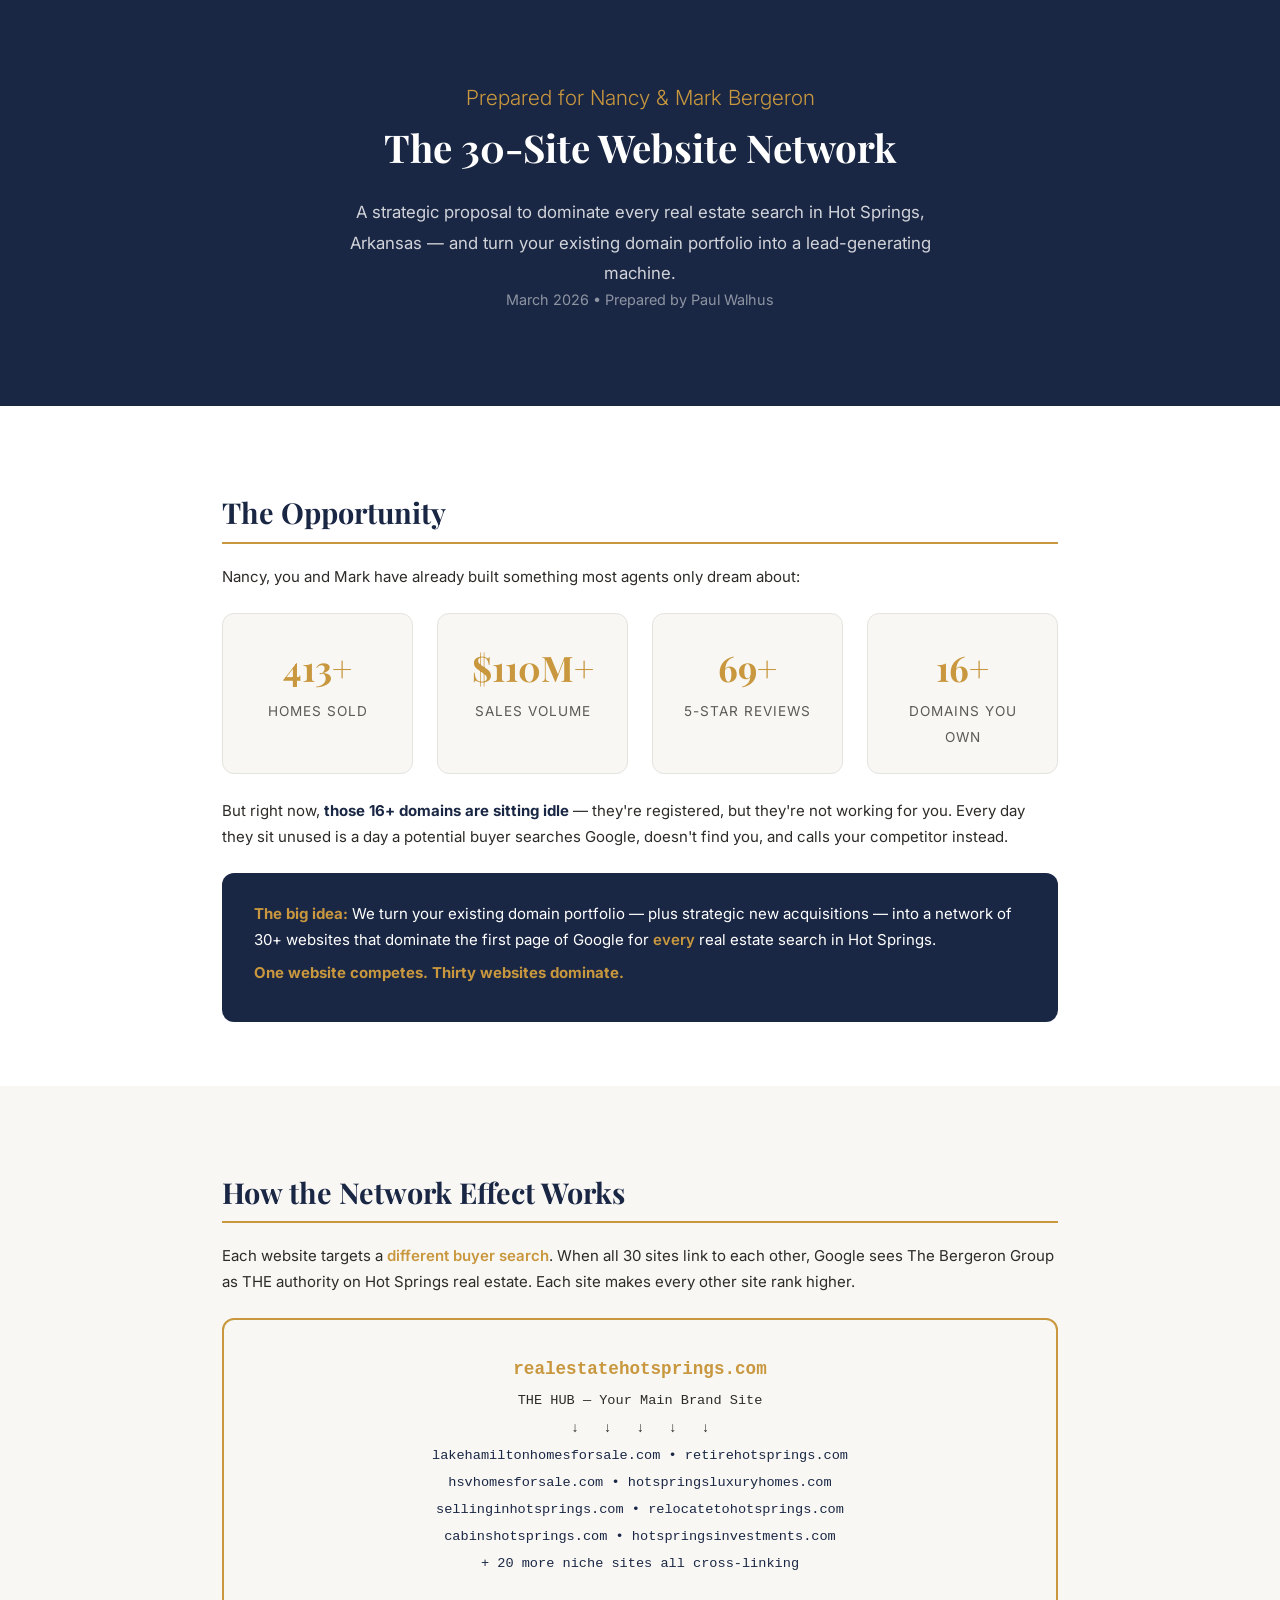
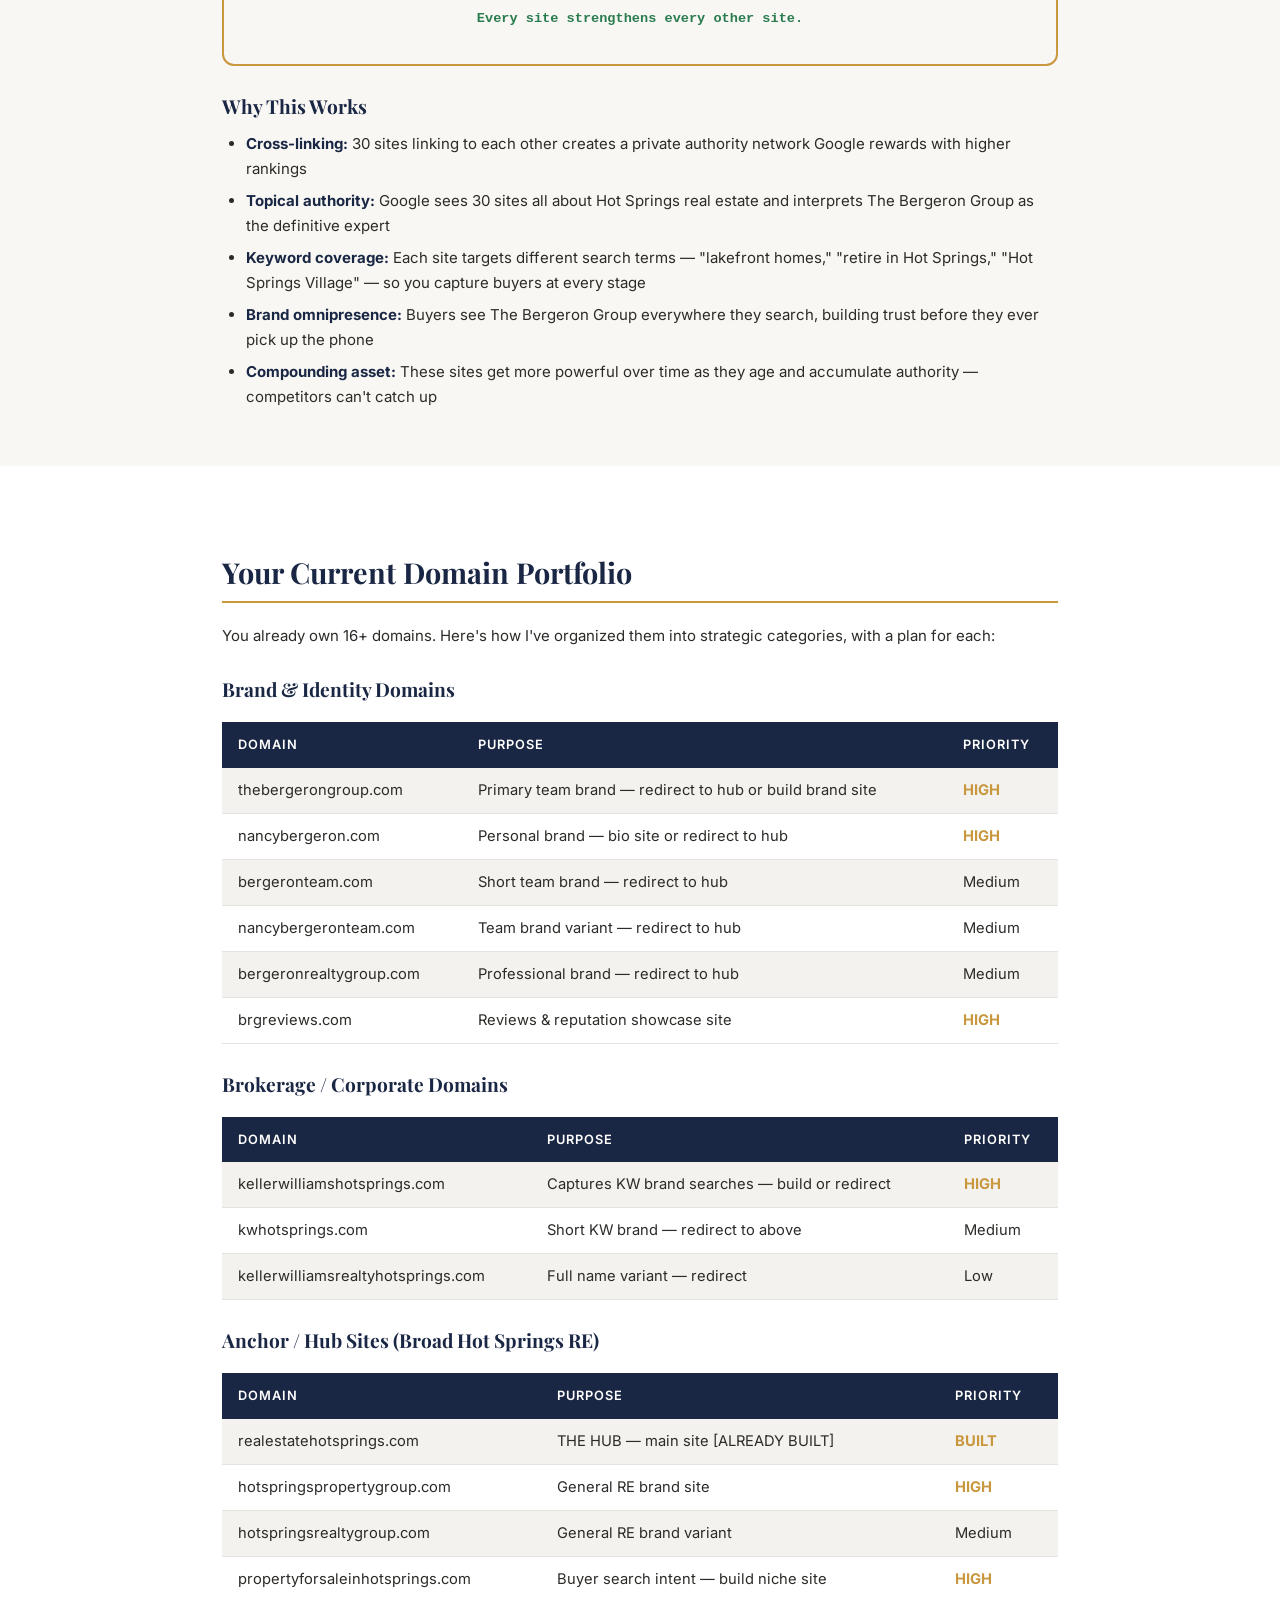
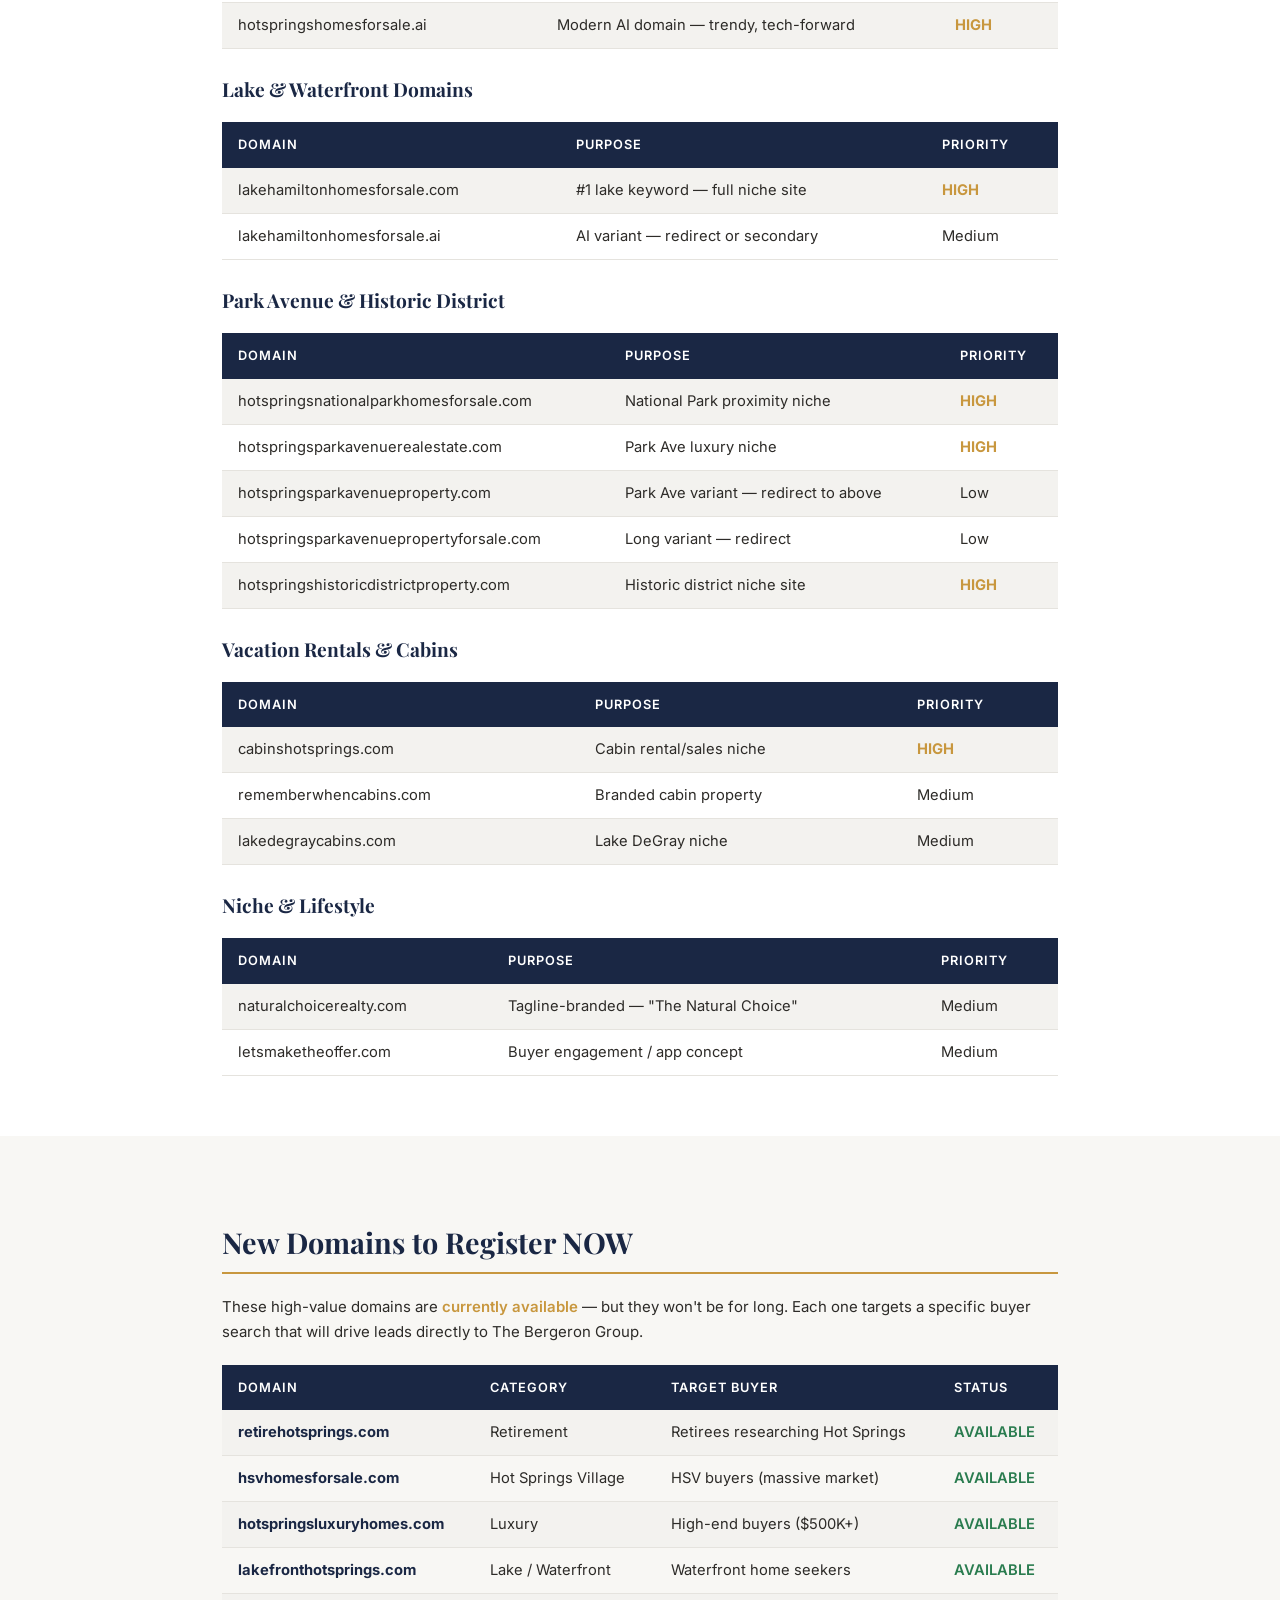
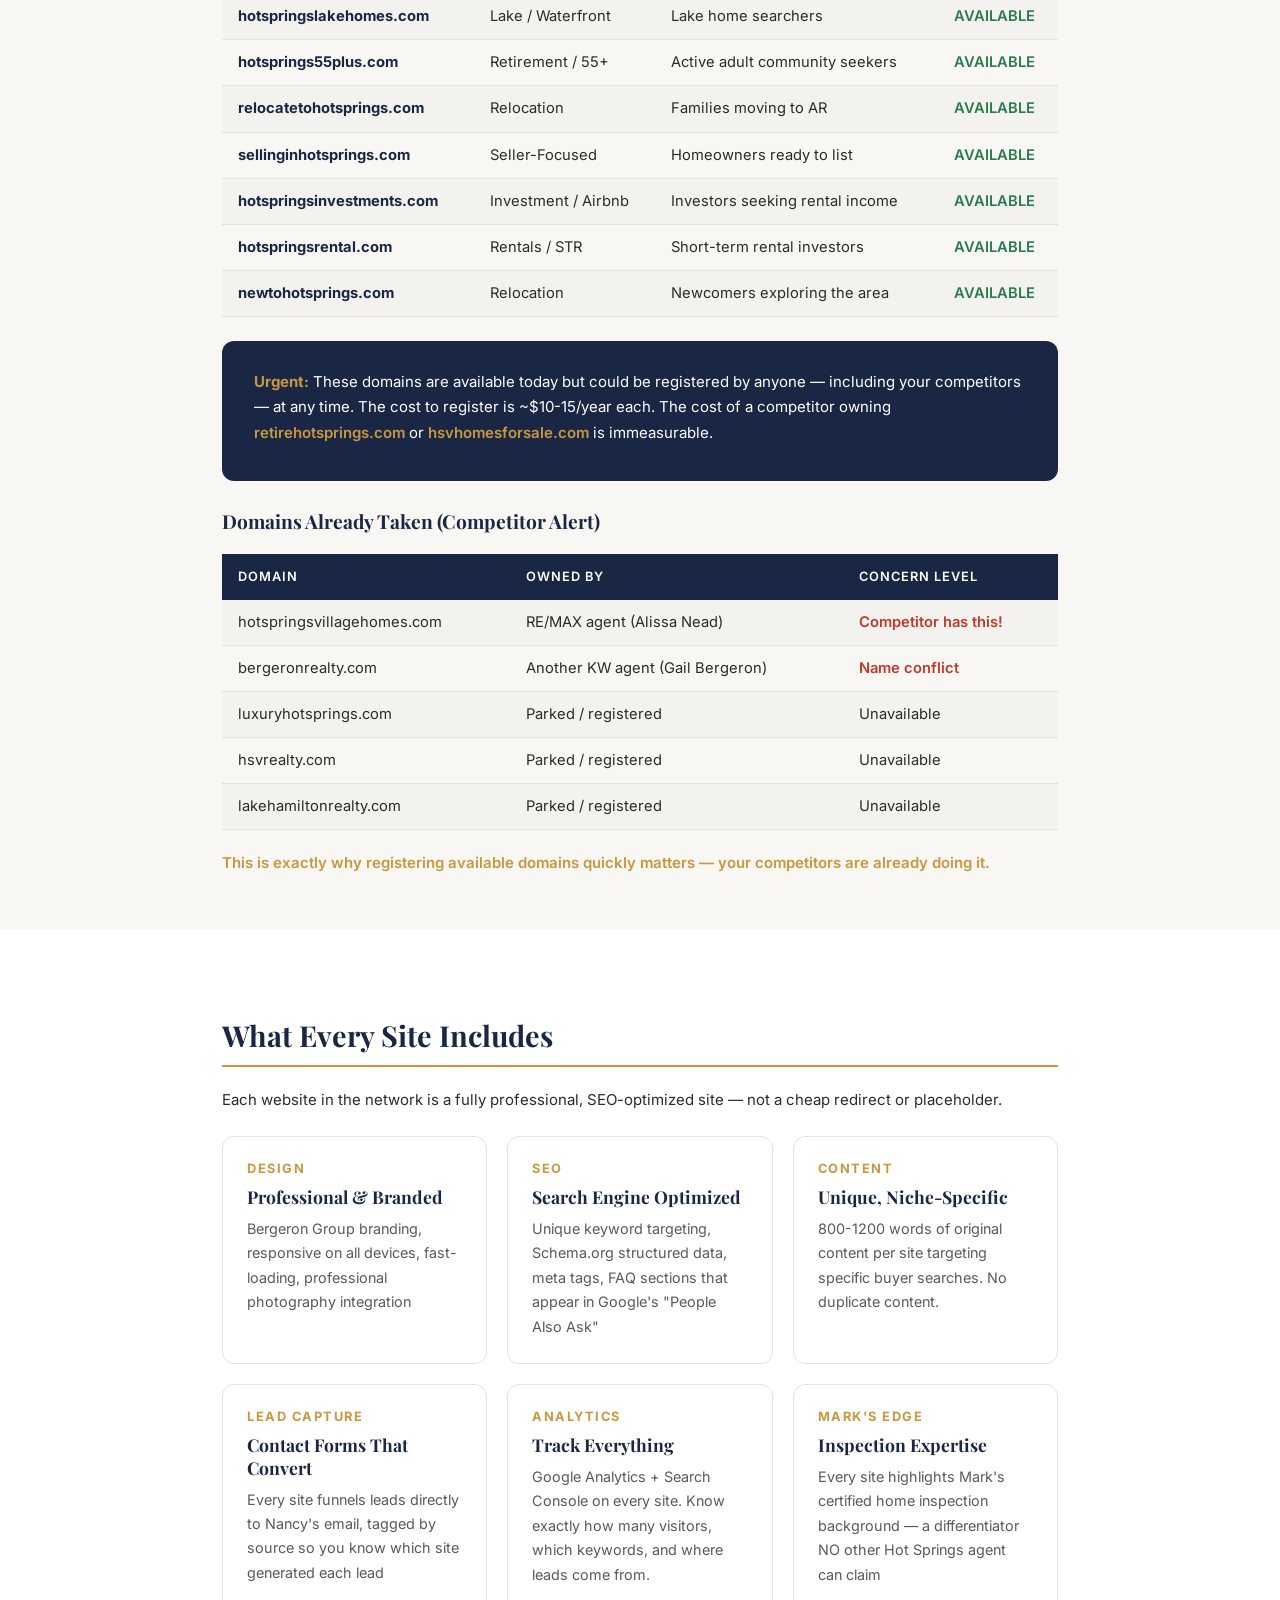
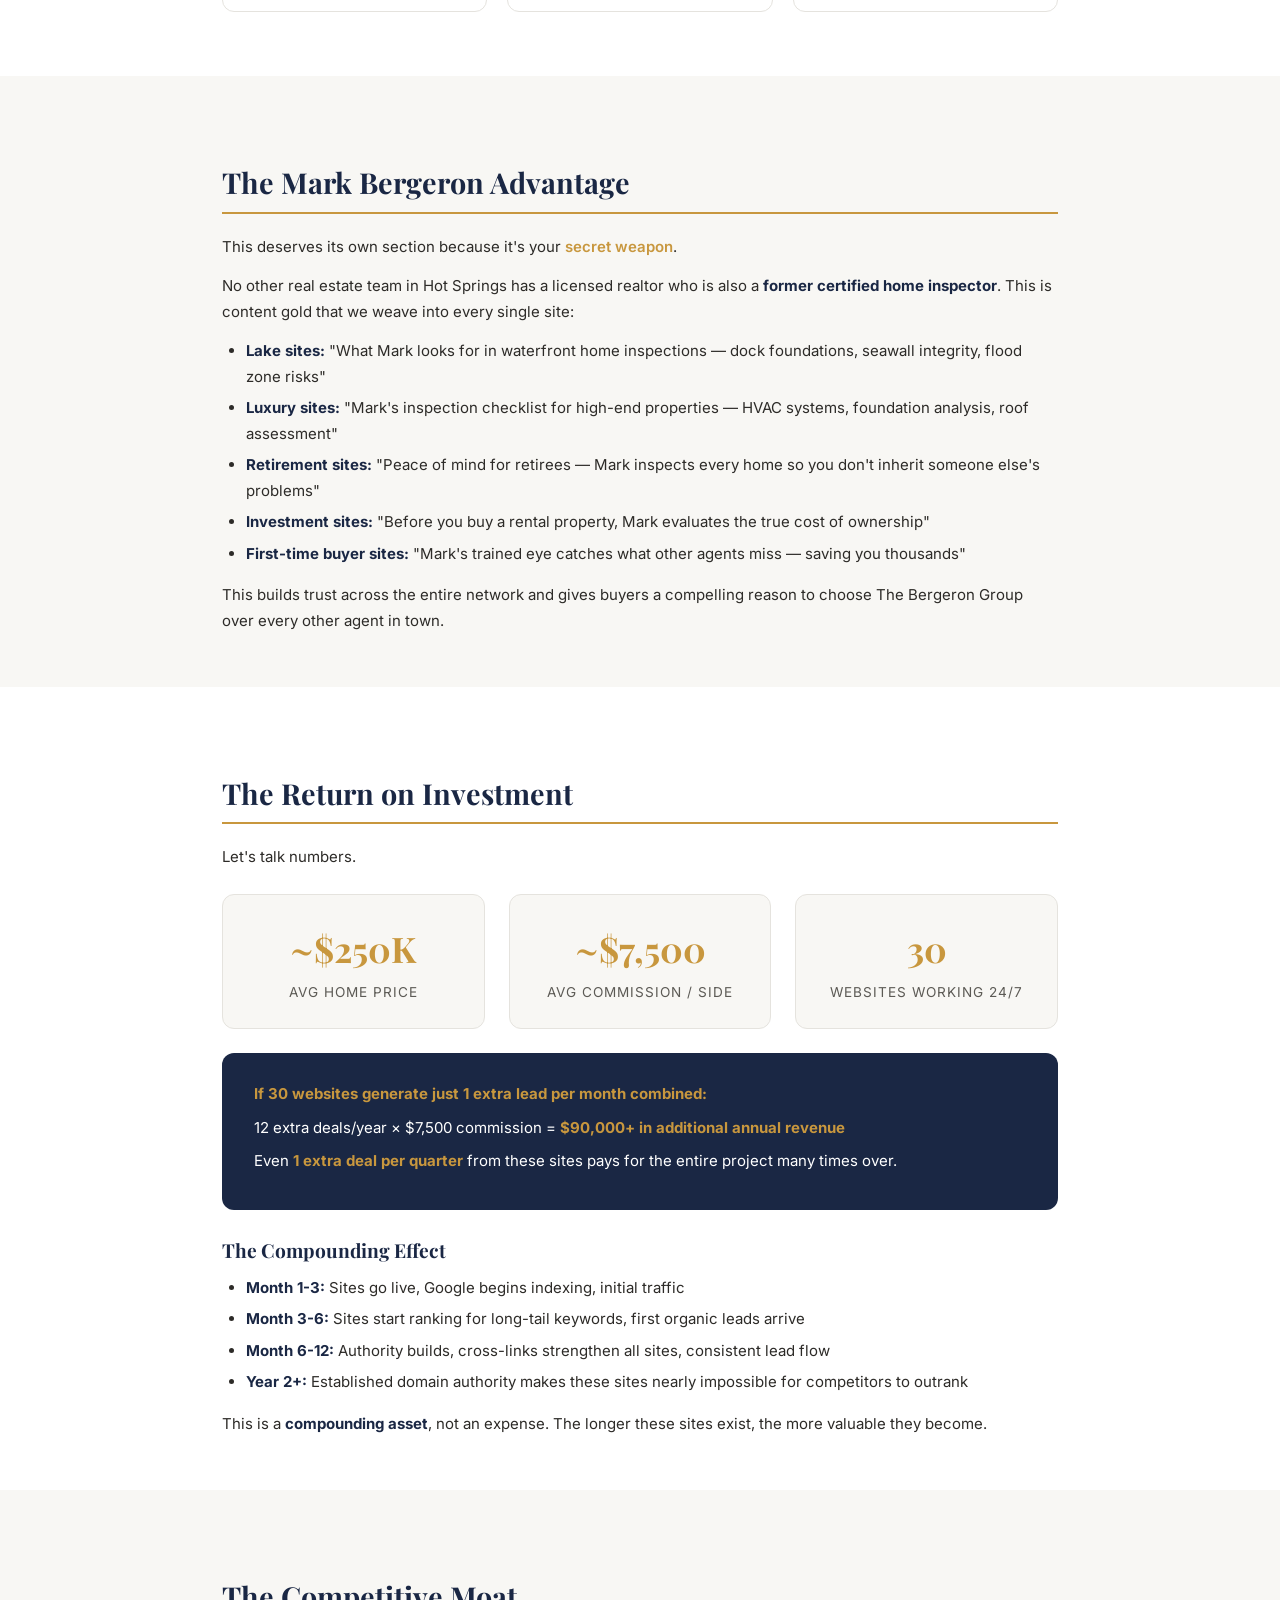
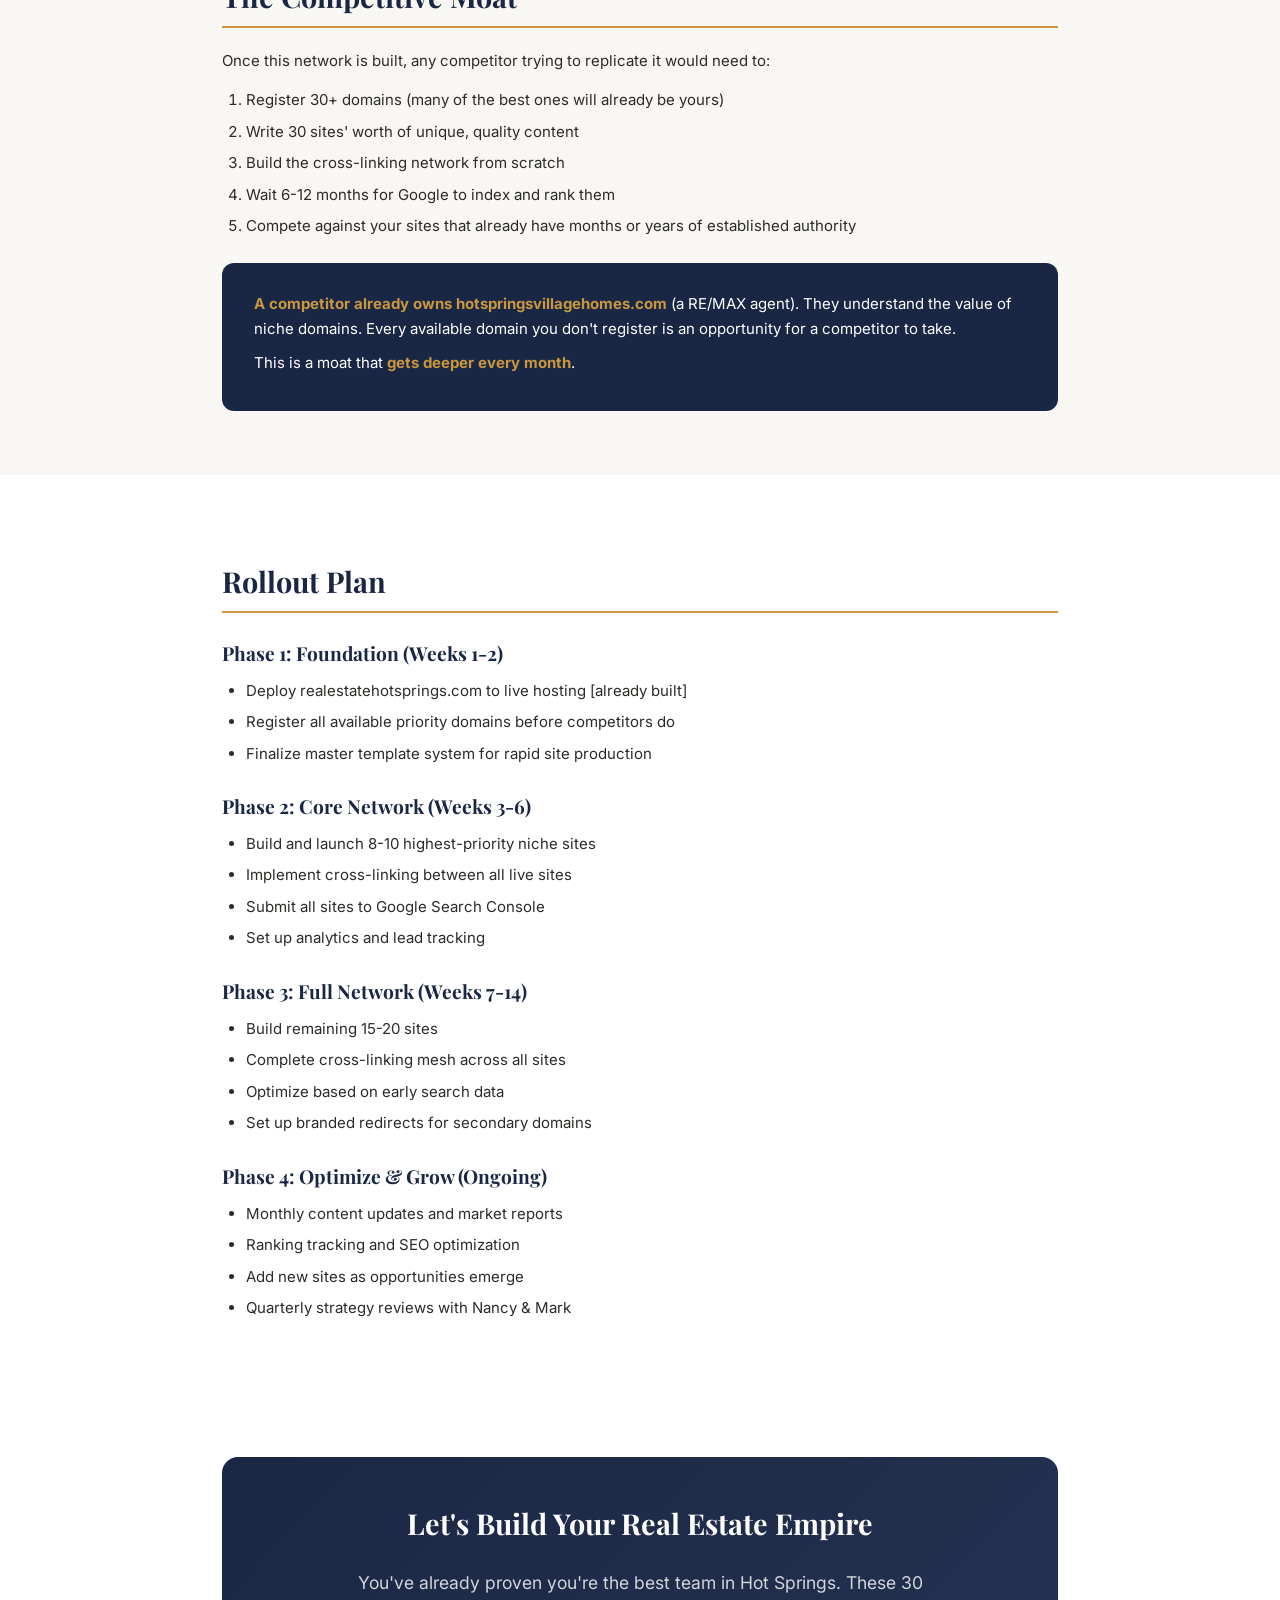
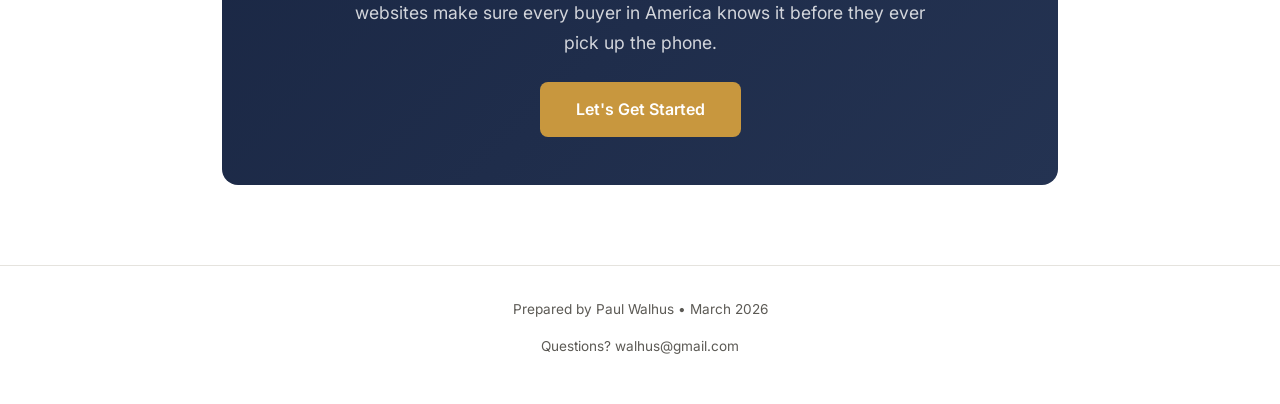
==== proposal.html @ b506e305 "Add website network proposal document for Nancy Bergeron Branded HTML proposal covering the 30-site " ====
<!DOCTYPE html>
<html lang="en">
<head>
  <meta charset="UTF-8">
  <meta name="viewport" content="width=device-width, initial-scale=1.0">
  <title>Website Network Proposal — The Bergeron Group</title>
  <link rel="preconnect" href="https://fonts.googleapis.com">
  <link rel="preconnect" href="https://fonts.gstatic.com" crossorigin>
  <link href="https://fonts.googleapis.com/css2?family=Playfair+Display:wght@400;600;700&family=Inter:wght@300;400;500;600;700&display=swap" rel="stylesheet">
  <style>
    :root {
      --navy: #1a2744;
      --gold: #c8973e;
      --gold-light: #d4a94f;
      --white: #ffffff;
      --off-white: #f8f7f4;
      --gray-100: #f3f2ef;
      --gray-200: #e5e3de;
      --gray-600: #5c5a55;
      --text: #2d2b28;
      --green: #2a7c4f;
      --red: #c0392b;
    }
    *, *::before, *::after { box-sizing: border-box; margin: 0; padding: 0; }
    body {
      font-family: 'Inter', -apple-system, sans-serif;
      color: var(--text);
      line-height: 1.7;
      font-size: 15px;
      background: var(--white);
    }
    .container { max-width: 900px; margin: 0 auto; padding: 0 32px; }
    h1, h2, h3, h4 { font-family: 'Playfair Display', Georgia, serif; color: var(--navy); line-height: 1.3; }
    h1 { font-size: 2.4rem; }
    h2 { font-size: 1.8rem; margin: 48px 0 20px; padding-bottom: 10px; border-bottom: 2px solid var(--gold); }
    h3 { font-size: 1.2rem; margin: 28px 0 12px; }
    p { margin-bottom: 14px; }
    strong { color: var(--navy); }
    em { color: var(--gold); font-style: normal; font-weight: 600; }

    /* Cover */
    .cover {
      background: var(--navy);
      color: var(--white);
      padding: 80px 32px;
      text-align: center;
    }
    .cover h1 { color: var(--white); margin-bottom: 12px; }
    .cover .subtitle { color: var(--gold); font-size: 1.3rem; font-weight: 300; margin-bottom: 8px; }
    .cover .date { color: rgba(255,255,255,0.5); font-size: 0.9rem; }
    .cover .tagline {
      color: rgba(255,255,255,0.8);
      font-size: 1.05rem;
      max-width: 600px;
      margin: 24px auto 0;
      line-height: 1.8;
    }

    /* Sections */
    .section { padding: 40px 0; }
    .section-alt { background: var(--off-white); padding: 40px 0; }

    /* Highlight box */
    .highlight {
      background: var(--navy);
      color: var(--white);
      padding: 28px 32px;
      border-radius: 12px;
      margin: 24px 0;
    }
    .highlight strong { color: var(--gold); }
    .highlight p { margin-bottom: 8px; }

    /* Stats row */
    .stats-row {
      display: flex;
      gap: 24px;
      flex-wrap: wrap;
      margin: 24px 0;
    }
    .stat-box {
      flex: 1;
      min-width: 180px;
      background: var(--off-white);
      border: 1px solid var(--gray-200);
      border-radius: 12px;
      padding: 24px;
      text-align: center;
    }
    .stat-box .number {
      font-family: 'Playfair Display', serif;
      font-size: 2.2rem;
      font-weight: 700;
      color: var(--gold);
      display: block;
    }
    .stat-box .label {
      font-size: 0.85rem;
      color: var(--gray-600);
      text-transform: uppercase;
      letter-spacing: 1px;
    }

    /* Tables */
    table {
      width: 100%;
      border-collapse: collapse;
      margin: 20px 0;
      font-size: 0.92rem;
    }
    th {
      background: var(--navy);
      color: var(--white);
      padding: 12px 16px;
      text-align: left;
      font-weight: 600;
      font-size: 0.8rem;
      text-transform: uppercase;
      letter-spacing: 1px;
    }
    td {
      padding: 10px 16px;
      border-bottom: 1px solid var(--gray-200);
    }
    tr:nth-child(even) { background: var(--gray-100); }
    .status-available { color: var(--green); font-weight: 600; }
    .status-owned { color: var(--navy); font-weight: 600; }
    .status-taken { color: var(--red); font-weight: 600; }
    .priority { color: var(--gold); font-weight: 700; }

    /* Category cards */
    .cat-grid {
      display: grid;
      grid-template-columns: repeat(auto-fit, minmax(260px, 1fr));
      gap: 20px;
      margin: 24px 0;
    }
    .cat-card {
      border: 1px solid var(--gray-200);
      border-radius: 12px;
      padding: 24px;
      background: var(--white);
    }
    .cat-card h4 {
      color: var(--gold);
      font-family: 'Inter', sans-serif;
      font-size: 0.8rem;
      text-transform: uppercase;
      letter-spacing: 1.5px;
      margin-bottom: 8px;
    }
    .cat-card h3 { margin: 0 0 8px; font-size: 1.1rem; }
    .cat-card p { font-size: 0.9rem; color: var(--gray-600); margin: 0; }

    /* Network diagram */
    .network-box {
      background: var(--off-white);
      border: 2px solid var(--gold);
      border-radius: 12px;
      padding: 32px;
      text-align: center;
      margin: 24px 0;
      font-family: 'Courier New', monospace;
      font-size: 0.85rem;
      line-height: 2;
    }

    /* CTA */
    .cta-box {
      background: linear-gradient(135deg, var(--navy) 0%, #243352 100%);
      color: var(--white);
      padding: 48px 40px;
      border-radius: 16px;
      text-align: center;
      margin: 40px 0;
    }
    .cta-box h2 { color: var(--white); border: none; margin: 0 0 16px; }
    .cta-box p { color: rgba(255,255,255,0.8); font-size: 1.1rem; max-width: 600px; margin: 0 auto 24px; }
    .cta-box .btn {
      display: inline-block;
      background: var(--gold);
      color: var(--white);
      padding: 14px 36px;
      border-radius: 8px;
      font-weight: 600;
      font-size: 1rem;
      text-decoration: none;
    }

    /* List styles */
    ul, ol { margin: 12px 0 16px 24px; }
    li { margin-bottom: 6px; }

    /* Footer */
    .footer {
      text-align: center;
      padding: 32px;
      color: var(--gray-600);
      font-size: 0.85rem;
      border-top: 1px solid var(--gray-200);
    }

    @media print {
      .cover { padding: 48px 32px; }
      body { font-size: 12px; }
      h2 { margin-top: 32px; }
    }
    @media (max-width: 600px) {
      .cover { padding: 48px 20px; }
      h1 { font-size: 1.8rem; }
      .stats-row { flex-direction: column; }
      .container { padding: 0 20px; }
    }
  </style>
</head>
<body>

  <!-- Cover -->
  <div class="cover">
    <p class="subtitle">Prepared for Nancy &amp; Mark Bergeron</p>
    <h1>The 30-Site Website Network</h1>
    <p class="tagline">A strategic proposal to dominate every real estate search in Hot Springs, Arkansas &mdash; and turn your existing domain portfolio into a lead-generating machine.</p>
    <p class="date">March 2026 &bull; Prepared by Paul Walhus</p>
  </div>

  <!-- The Opportunity -->
  <div class="section">
    <div class="container">
      <h2>The Opportunity</h2>
      <p>Nancy, you and Mark have already built something most agents only dream about:</p>

      <div class="stats-row">
        <div class="stat-box">
          <span class="number">413+</span>
          <span class="label">Homes Sold</span>
        </div>
        <div class="stat-box">
          <span class="number">$110M+</span>
          <span class="label">Sales Volume</span>
        </div>
        <div class="stat-box">
          <span class="number">69+</span>
          <span class="label">5-Star Reviews</span>
        </div>
        <div class="stat-box">
          <span class="number">16+</span>
          <span class="label">Domains You Own</span>
        </div>
      </div>

      <p>But right now, <strong>those 16+ domains are sitting idle</strong> &mdash; they're registered, but they're not working for you. Every day they sit unused is a day a potential buyer searches Google, doesn't find you, and calls your competitor instead.</p>

      <div class="highlight">
        <p><strong>The big idea:</strong> We turn your existing domain portfolio &mdash; plus strategic new acquisitions &mdash; into a network of 30+ websites that dominate the first page of Google for <em>every</em> real estate search in Hot Springs.</p>
        <p><strong>One website competes. Thirty websites dominate.</strong></p>
      </div>
    </div>
  </div>

  <!-- How It Works -->
  <div class="section-alt">
    <div class="container">
      <h2>How the Network Effect Works</h2>
      <p>Each website targets a <em>different buyer search</em>. When all 30 sites link to each other, Google sees The Bergeron Group as THE authority on Hot Springs real estate. Each site makes every other site rank higher.</p>

      <div class="network-box">
        <strong style="font-size: 1.1rem; color: var(--gold);">realestatehotsprings.com</strong><br>
        THE HUB &mdash; Your Main Brand Site<br>
        &darr; &nbsp; &darr; &nbsp; &darr; &nbsp; &darr; &nbsp; &darr;<br>
        <span style="color: var(--navy);">
        lakehamiltonhomesforsale.com &bull; retirehotsprings.com<br>
        hsvhomesforsale.com &bull; hotspringsluxuryhomes.com<br>
        sellinginhotsprings.com &bull; relocatetohotsprings.com<br>
        cabinshotsprings.com &bull; hotspringsinvestments.com<br>
        + 20 more niche sites all cross-linking
        </span><br><br>
        <em style="color: var(--green);">Every site strengthens every other site.</em>
      </div>

      <h3>Why This Works</h3>
      <ul>
        <li><strong>Cross-linking:</strong> 30 sites linking to each other creates a private authority network Google rewards with higher rankings</li>
        <li><strong>Topical authority:</strong> Google sees 30 sites all about Hot Springs real estate and interprets The Bergeron Group as the definitive expert</li>
        <li><strong>Keyword coverage:</strong> Each site targets different search terms &mdash; "lakefront homes," "retire in Hot Springs," "Hot Springs Village" &mdash; so you capture buyers at every stage</li>
        <li><strong>Brand omnipresence:</strong> Buyers see The Bergeron Group everywhere they search, building trust before they ever pick up the phone</li>
        <li><strong>Compounding asset:</strong> These sites get more powerful over time as they age and accumulate authority &mdash; competitors can't catch up</li>
      </ul>
    </div>
  </div>

  <!-- Your Current Domains -->
  <div class="section">
    <div class="container">
      <h2>Your Current Domain Portfolio</h2>
      <p>You already own 16+ domains. Here's how I've organized them into strategic categories, with a plan for each:</p>

      <h3>Brand &amp; Identity Domains</h3>
      <table>
        <tr><th>Domain</th><th>Purpose</th><th>Priority</th></tr>
        <tr><td>thebergerongroup.com</td><td>Primary team brand &mdash; redirect to hub or build brand site</td><td class="priority">HIGH</td></tr>
        <tr><td>nancybergeron.com</td><td>Personal brand &mdash; bio site or redirect to hub</td><td class="priority">HIGH</td></tr>
        <tr><td>bergeronteam.com</td><td>Short team brand &mdash; redirect to hub</td><td>Medium</td></tr>
        <tr><td>nancybergeronteam.com</td><td>Team brand variant &mdash; redirect to hub</td><td>Medium</td></tr>
        <tr><td>bergeronrealtygroup.com</td><td>Professional brand &mdash; redirect to hub</td><td>Medium</td></tr>
        <tr><td>brgreviews.com</td><td>Reviews &amp; reputation showcase site</td><td class="priority">HIGH</td></tr>
      </table>

      <h3>Brokerage / Corporate Domains</h3>
      <table>
        <tr><th>Domain</th><th>Purpose</th><th>Priority</th></tr>
        <tr><td>kellerwilliamshotsprings.com</td><td>Captures KW brand searches &mdash; build or redirect</td><td class="priority">HIGH</td></tr>
        <tr><td>kwhotsprings.com</td><td>Short KW brand &mdash; redirect to above</td><td>Medium</td></tr>
        <tr><td>kellerwilliamsrealtyhotsprings.com</td><td>Full name variant &mdash; redirect</td><td>Low</td></tr>
      </table>

      <h3>Anchor / Hub Sites (Broad Hot Springs RE)</h3>
      <table>
        <tr><th>Domain</th><th>Purpose</th><th>Priority</th></tr>
        <tr><td>realestatehotsprings.com</td><td>THE HUB &mdash; main site [ALREADY BUILT]</td><td class="priority">BUILT</td></tr>
        <tr><td>hotspringspropertygroup.com</td><td>General RE brand site</td><td class="priority">HIGH</td></tr>
        <tr><td>hotspringsrealtygroup.com</td><td>General RE brand variant</td><td>Medium</td></tr>
        <tr><td>propertyforsaleinhotsprings.com</td><td>Buyer search intent &mdash; build niche site</td><td class="priority">HIGH</td></tr>
        <tr><td>hotspringshomesforsale.ai</td><td>Modern AI domain &mdash; trendy, tech-forward</td><td class="priority">HIGH</td></tr>
      </table>

      <h3>Lake &amp; Waterfront Domains</h3>
      <table>
        <tr><th>Domain</th><th>Purpose</th><th>Priority</th></tr>
        <tr><td>lakehamiltonhomesforsale.com</td><td>#1 lake keyword &mdash; full niche site</td><td class="priority">HIGH</td></tr>
        <tr><td>lakehamiltonhomesforsale.ai</td><td>AI variant &mdash; redirect or secondary</td><td>Medium</td></tr>
      </table>

      <h3>Park Avenue &amp; Historic District</h3>
      <table>
        <tr><th>Domain</th><th>Purpose</th><th>Priority</th></tr>
        <tr><td>hotspringsnationalparkhomesforsale.com</td><td>National Park proximity niche</td><td class="priority">HIGH</td></tr>
        <tr><td>hotspringsparkavenuerealestate.com</td><td>Park Ave luxury niche</td><td class="priority">HIGH</td></tr>
        <tr><td>hotspringsparkavenueproperty.com</td><td>Park Ave variant &mdash; redirect to above</td><td>Low</td></tr>
        <tr><td>hotspringsparkavenuepropertyforsale.com</td><td>Long variant &mdash; redirect</td><td>Low</td></tr>
        <tr><td>hotspringshistoricdistrictproperty.com</td><td>Historic district niche site</td><td class="priority">HIGH</td></tr>
      </table>

      <h3>Vacation Rentals &amp; Cabins</h3>
      <table>
        <tr><th>Domain</th><th>Purpose</th><th>Priority</th></tr>
        <tr><td>cabinshotsprings.com</td><td>Cabin rental/sales niche</td><td class="priority">HIGH</td></tr>
        <tr><td>rememberwhencabins.com</td><td>Branded cabin property</td><td>Medium</td></tr>
        <tr><td>lakedegraycabins.com</td><td>Lake DeGray niche</td><td>Medium</td></tr>
      </table>

      <h3>Niche &amp; Lifestyle</h3>
      <table>
        <tr><th>Domain</th><th>Purpose</th><th>Priority</th></tr>
        <tr><td>naturalchoicerealty.com</td><td>Tagline-branded &mdash; "The Natural Choice"</td><td>Medium</td></tr>
        <tr><td>letsmaketheoffer.com</td><td>Buyer engagement / app concept</td><td>Medium</td></tr>
      </table>
    </div>
  </div>

  <!-- New Domains to Register -->
  <div class="section-alt">
    <div class="container">
      <h2>New Domains to Register NOW</h2>
      <p>These high-value domains are <em>currently available</em> &mdash; but they won't be for long. Each one targets a specific buyer search that will drive leads directly to The Bergeron Group.</p>

      <table>
        <tr><th>Domain</th><th>Category</th><th>Target Buyer</th><th>Status</th></tr>
        <tr>
          <td><strong>retirehotsprings.com</strong></td>
          <td>Retirement</td>
          <td>Retirees researching Hot Springs</td>
          <td class="status-available">AVAILABLE</td>
        </tr>
        <tr>
          <td><strong>hsvhomesforsale.com</strong></td>
          <td>Hot Springs Village</td>
          <td>HSV buyers (massive market)</td>
          <td class="status-available">AVAILABLE</td>
        </tr>
        <tr>
          <td><strong>hotspringsluxuryhomes.com</strong></td>
          <td>Luxury</td>
          <td>High-end buyers ($500K+)</td>
          <td class="status-available">AVAILABLE</td>
        </tr>
        <tr>
          <td><strong>lakefronthotsprings.com</strong></td>
          <td>Lake / Waterfront</td>
          <td>Waterfront home seekers</td>
          <td class="status-available">AVAILABLE</td>
        </tr>
        <tr>
          <td><strong>hotspringslakehomes.com</strong></td>
          <td>Lake / Waterfront</td>
          <td>Lake home searchers</td>
          <td class="status-available">AVAILABLE</td>
        </tr>
        <tr>
          <td><strong>hotsprings55plus.com</strong></td>
          <td>Retirement / 55+</td>
          <td>Active adult community seekers</td>
          <td class="status-available">AVAILABLE</td>
        </tr>
        <tr>
          <td><strong>relocatetohotsprings.com</strong></td>
          <td>Relocation</td>
          <td>Families moving to AR</td>
          <td class="status-available">AVAILABLE</td>
        </tr>
        <tr>
          <td><strong>sellinginhotsprings.com</strong></td>
          <td>Seller-Focused</td>
          <td>Homeowners ready to list</td>
          <td class="status-available">AVAILABLE</td>
        </tr>
        <tr>
          <td><strong>hotspringsinvestments.com</strong></td>
          <td>Investment / Airbnb</td>
          <td>Investors seeking rental income</td>
          <td class="status-available">AVAILABLE</td>
        </tr>
        <tr>
          <td><strong>hotspringsrental.com</strong></td>
          <td>Rentals / STR</td>
          <td>Short-term rental investors</td>
          <td class="status-available">AVAILABLE</td>
        </tr>
        <tr>
          <td><strong>newtohotsprings.com</strong></td>
          <td>Relocation</td>
          <td>Newcomers exploring the area</td>
          <td class="status-available">AVAILABLE</td>
        </tr>
      </table>

      <div class="highlight">
        <p><strong>Urgent:</strong> These domains are available today but could be registered by anyone &mdash; including your competitors &mdash; at any time. The cost to register is ~$10-15/year each. The cost of a competitor owning <em>retirehotsprings.com</em> or <em>hsvhomesforsale.com</em> is immeasurable.</p>
      </div>

      <h3>Domains Already Taken (Competitor Alert)</h3>
      <table>
        <tr><th>Domain</th><th>Owned By</th><th>Concern Level</th></tr>
        <tr><td>hotspringsvillagehomes.com</td><td>RE/MAX agent (Alissa Nead)</td><td class="status-taken">Competitor has this!</td></tr>
        <tr><td>bergeronrealty.com</td><td>Another KW agent (Gail Bergeron)</td><td class="status-taken">Name conflict</td></tr>
        <tr><td>luxuryhotsprings.com</td><td>Parked / registered</td><td>Unavailable</td></tr>
        <tr><td>hsvrealty.com</td><td>Parked / registered</td><td>Unavailable</td></tr>
        <tr><td>lakehamiltonrealty.com</td><td>Parked / registered</td><td>Unavailable</td></tr>
      </table>
      <p><em>This is exactly why registering available domains quickly matters &mdash; your competitors are already doing it.</em></p>
    </div>
  </div>

  <!-- What Each Site Includes -->
  <div class="section">
    <div class="container">
      <h2>What Every Site Includes</h2>
      <p>Each website in the network is a fully professional, SEO-optimized site &mdash; not a cheap redirect or placeholder.</p>

      <div class="cat-grid">
        <div class="cat-card">
          <h4>Design</h4>
          <h3>Professional &amp; Branded</h3>
          <p>Bergeron Group branding, responsive on all devices, fast-loading, professional photography integration</p>
        </div>
        <div class="cat-card">
          <h4>SEO</h4>
          <h3>Search Engine Optimized</h3>
          <p>Unique keyword targeting, Schema.org structured data, meta tags, FAQ sections that appear in Google's "People Also Ask"</p>
        </div>
        <div class="cat-card">
          <h4>Content</h4>
          <h3>Unique, Niche-Specific</h3>
          <p>800-1200 words of original content per site targeting specific buyer searches. No duplicate content.</p>
        </div>
        <div class="cat-card">
          <h4>Lead Capture</h4>
          <h3>Contact Forms That Convert</h3>
          <p>Every site funnels leads directly to Nancy's email, tagged by source so you know which site generated each lead</p>
        </div>
        <div class="cat-card">
          <h4>Analytics</h4>
          <h3>Track Everything</h3>
          <p>Google Analytics + Search Console on every site. Know exactly how many visitors, which keywords, and where leads come from.</p>
        </div>
        <div class="cat-card">
          <h4>Mark's Edge</h4>
          <h3>Inspection Expertise</h3>
          <p>Every site highlights Mark's certified home inspection background &mdash; a differentiator NO other Hot Springs agent can claim</p>
        </div>
      </div>
    </div>
  </div>

  <!-- The Mark Advantage -->
  <div class="section-alt">
    <div class="container">
      <h2>The Mark Bergeron Advantage</h2>
      <p>This deserves its own section because it's your <em>secret weapon</em>.</p>
      <p>No other real estate team in Hot Springs has a licensed realtor who is also a <strong>former certified home inspector</strong>. This is content gold that we weave into every single site:</p>
      <ul>
        <li><strong>Lake sites:</strong> "What Mark looks for in waterfront home inspections &mdash; dock foundations, seawall integrity, flood zone risks"</li>
        <li><strong>Luxury sites:</strong> "Mark's inspection checklist for high-end properties &mdash; HVAC systems, foundation analysis, roof assessment"</li>
        <li><strong>Retirement sites:</strong> "Peace of mind for retirees &mdash; Mark inspects every home so you don't inherit someone else's problems"</li>
        <li><strong>Investment sites:</strong> "Before you buy a rental property, Mark evaluates the true cost of ownership"</li>
        <li><strong>First-time buyer sites:</strong> "Mark's trained eye catches what other agents miss &mdash; saving you thousands"</li>
      </ul>
      <p>This builds trust across the entire network and gives buyers a compelling reason to choose The Bergeron Group over every other agent in town.</p>
    </div>
  </div>

  <!-- The ROI -->
  <div class="section">
    <div class="container">
      <h2>The Return on Investment</h2>
      <p>Let's talk numbers.</p>

      <div class="stats-row">
        <div class="stat-box">
          <span class="number">~$250K</span>
          <span class="label">Avg Home Price</span>
        </div>
        <div class="stat-box">
          <span class="number">~$7,500</span>
          <span class="label">Avg Commission / Side</span>
        </div>
        <div class="stat-box">
          <span class="number">30</span>
          <span class="label">Websites Working 24/7</span>
        </div>
      </div>

      <div class="highlight">
        <p><strong>If 30 websites generate just 1 extra lead per month combined:</strong></p>
        <p>12 extra deals/year &times; $7,500 commission = <strong>$90,000+ in additional annual revenue</strong></p>
        <p>Even <strong>1 extra deal per quarter</strong> from these sites pays for the entire project many times over.</p>
      </div>

      <h3>The Compounding Effect</h3>
      <ul>
        <li><strong>Month 1-3:</strong> Sites go live, Google begins indexing, initial traffic</li>
        <li><strong>Month 3-6:</strong> Sites start ranking for long-tail keywords, first organic leads arrive</li>
        <li><strong>Month 6-12:</strong> Authority builds, cross-links strengthen all sites, consistent lead flow</li>
        <li><strong>Year 2+:</strong> Established domain authority makes these sites nearly impossible for competitors to outrank</li>
      </ul>
      <p>This is a <strong>compounding asset</strong>, not an expense. The longer these sites exist, the more valuable they become.</p>
    </div>
  </div>

  <!-- Competitive Moat -->
  <div class="section-alt">
    <div class="container">
      <h2>The Competitive Moat</h2>
      <p>Once this network is built, any competitor trying to replicate it would need to:</p>
      <ol>
        <li>Register 30+ domains (many of the best ones will already be yours)</li>
        <li>Write 30 sites' worth of unique, quality content</li>
        <li>Build the cross-linking network from scratch</li>
        <li>Wait 6-12 months for Google to index and rank them</li>
        <li>Compete against your sites that already have months or years of established authority</li>
      </ol>

      <div class="highlight">
        <p><strong>A competitor already owns hotspringsvillagehomes.com</strong> (a RE/MAX agent). They understand the value of niche domains. Every available domain you don't register is an opportunity for a competitor to take.</p>
        <p>This is a moat that <strong>gets deeper every month</strong>.</p>
      </div>
    </div>
  </div>

  <!-- Phase Plan -->
  <div class="section">
    <div class="container">
      <h2>Rollout Plan</h2>

      <h3>Phase 1: Foundation (Weeks 1-2)</h3>
      <ul>
        <li>Deploy realestatehotsprings.com to live hosting [already built]</li>
        <li>Register all available priority domains before competitors do</li>
        <li>Finalize master template system for rapid site production</li>
      </ul>

      <h3>Phase 2: Core Network (Weeks 3-6)</h3>
      <ul>
        <li>Build and launch 8-10 highest-priority niche sites</li>
        <li>Implement cross-linking between all live sites</li>
        <li>Submit all sites to Google Search Console</li>
        <li>Set up analytics and lead tracking</li>
      </ul>

      <h3>Phase 3: Full Network (Weeks 7-14)</h3>
      <ul>
        <li>Build remaining 15-20 sites</li>
        <li>Complete cross-linking mesh across all sites</li>
        <li>Optimize based on early search data</li>
        <li>Set up branded redirects for secondary domains</li>
      </ul>

      <h3>Phase 4: Optimize &amp; Grow (Ongoing)</h3>
      <ul>
        <li>Monthly content updates and market reports</li>
        <li>Ranking tracking and SEO optimization</li>
        <li>Add new sites as opportunities emerge</li>
        <li>Quarterly strategy reviews with Nancy &amp; Mark</li>
      </ul>
    </div>
  </div>

  <!-- CTA -->
  <div class="section">
    <div class="container">
      <div class="cta-box">
        <h2>Let's Build Your Real Estate Empire</h2>
        <p>You've already proven you're the best team in Hot Springs. These 30 websites make sure every buyer in America knows it before they ever pick up the phone.</p>
        <a href="mailto:walhus@gmail.com" class="btn">Let's Get Started</a>
      </div>
    </div>
  </div>

  <div class="footer">
    <p>Prepared by Paul Walhus &bull; March 2026</p>
    <p>Questions? walhus@gmail.com</p>
  </div>

</body>
</html>
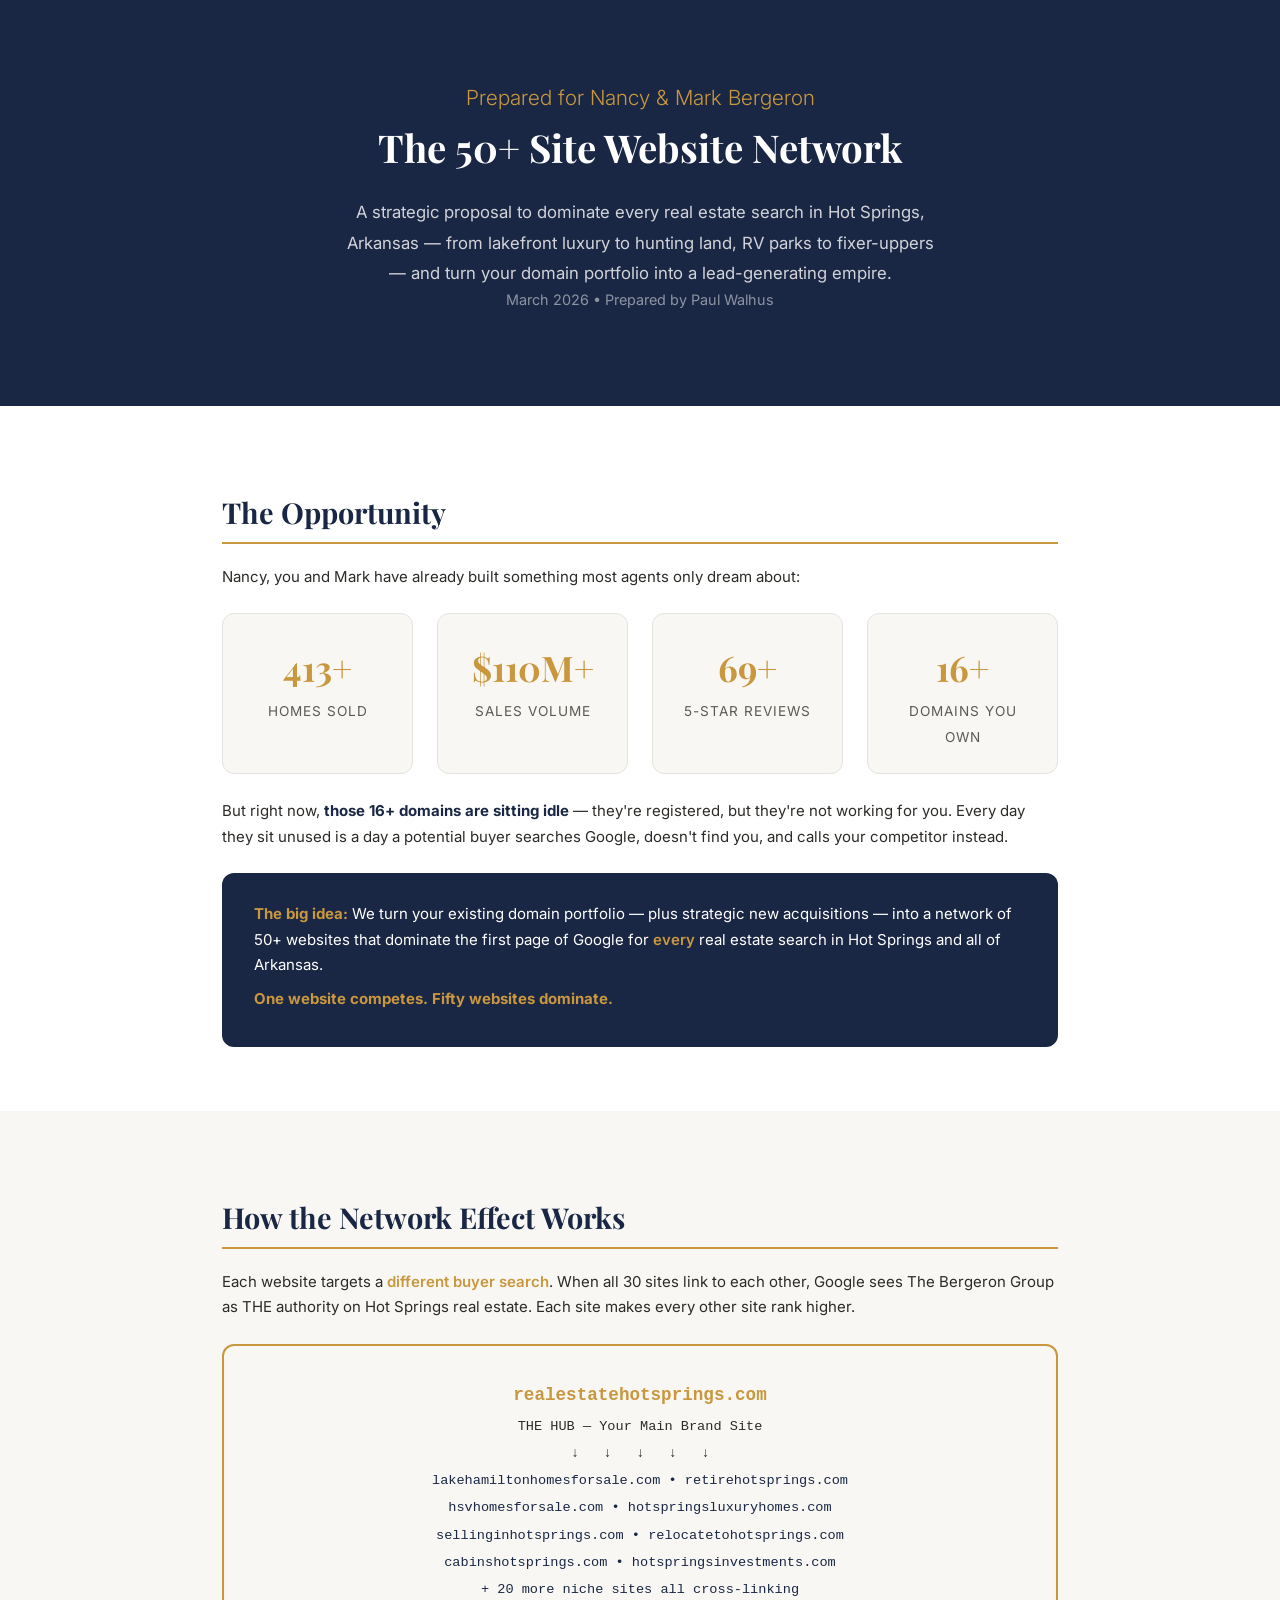
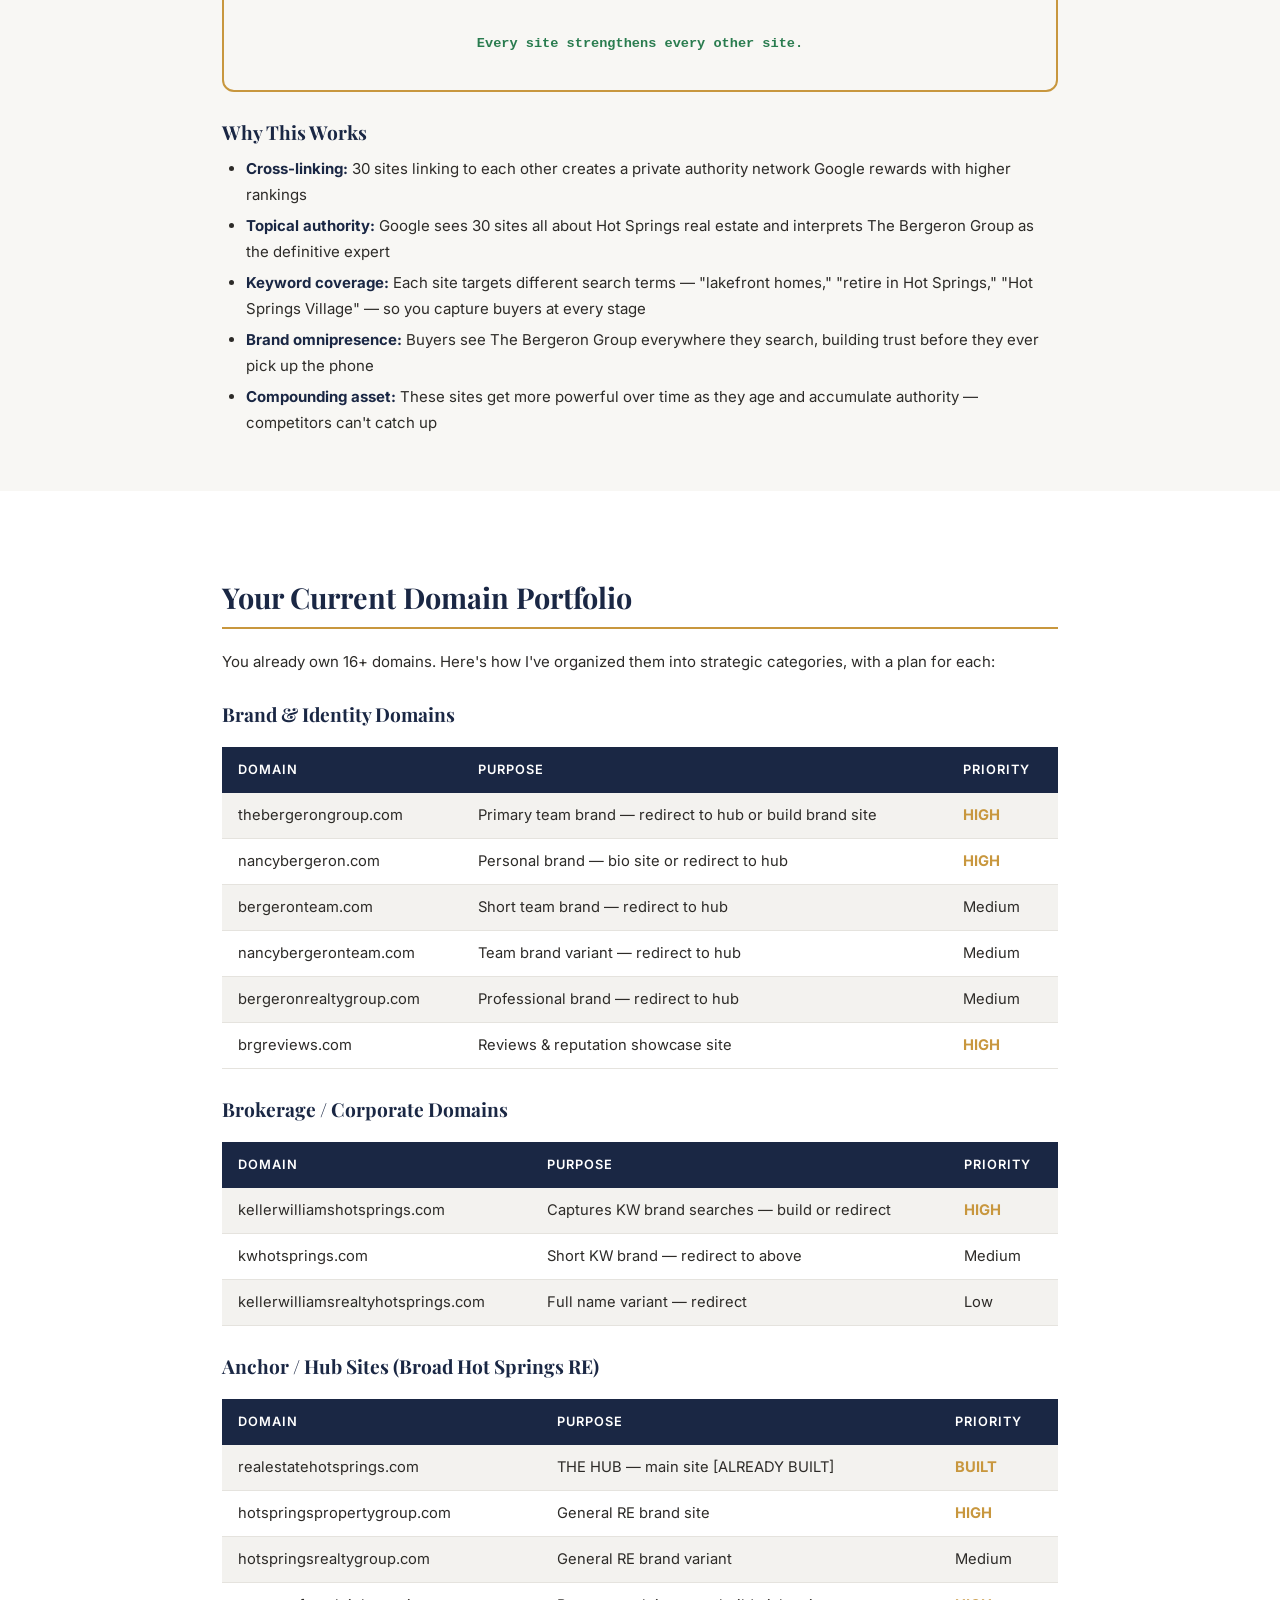
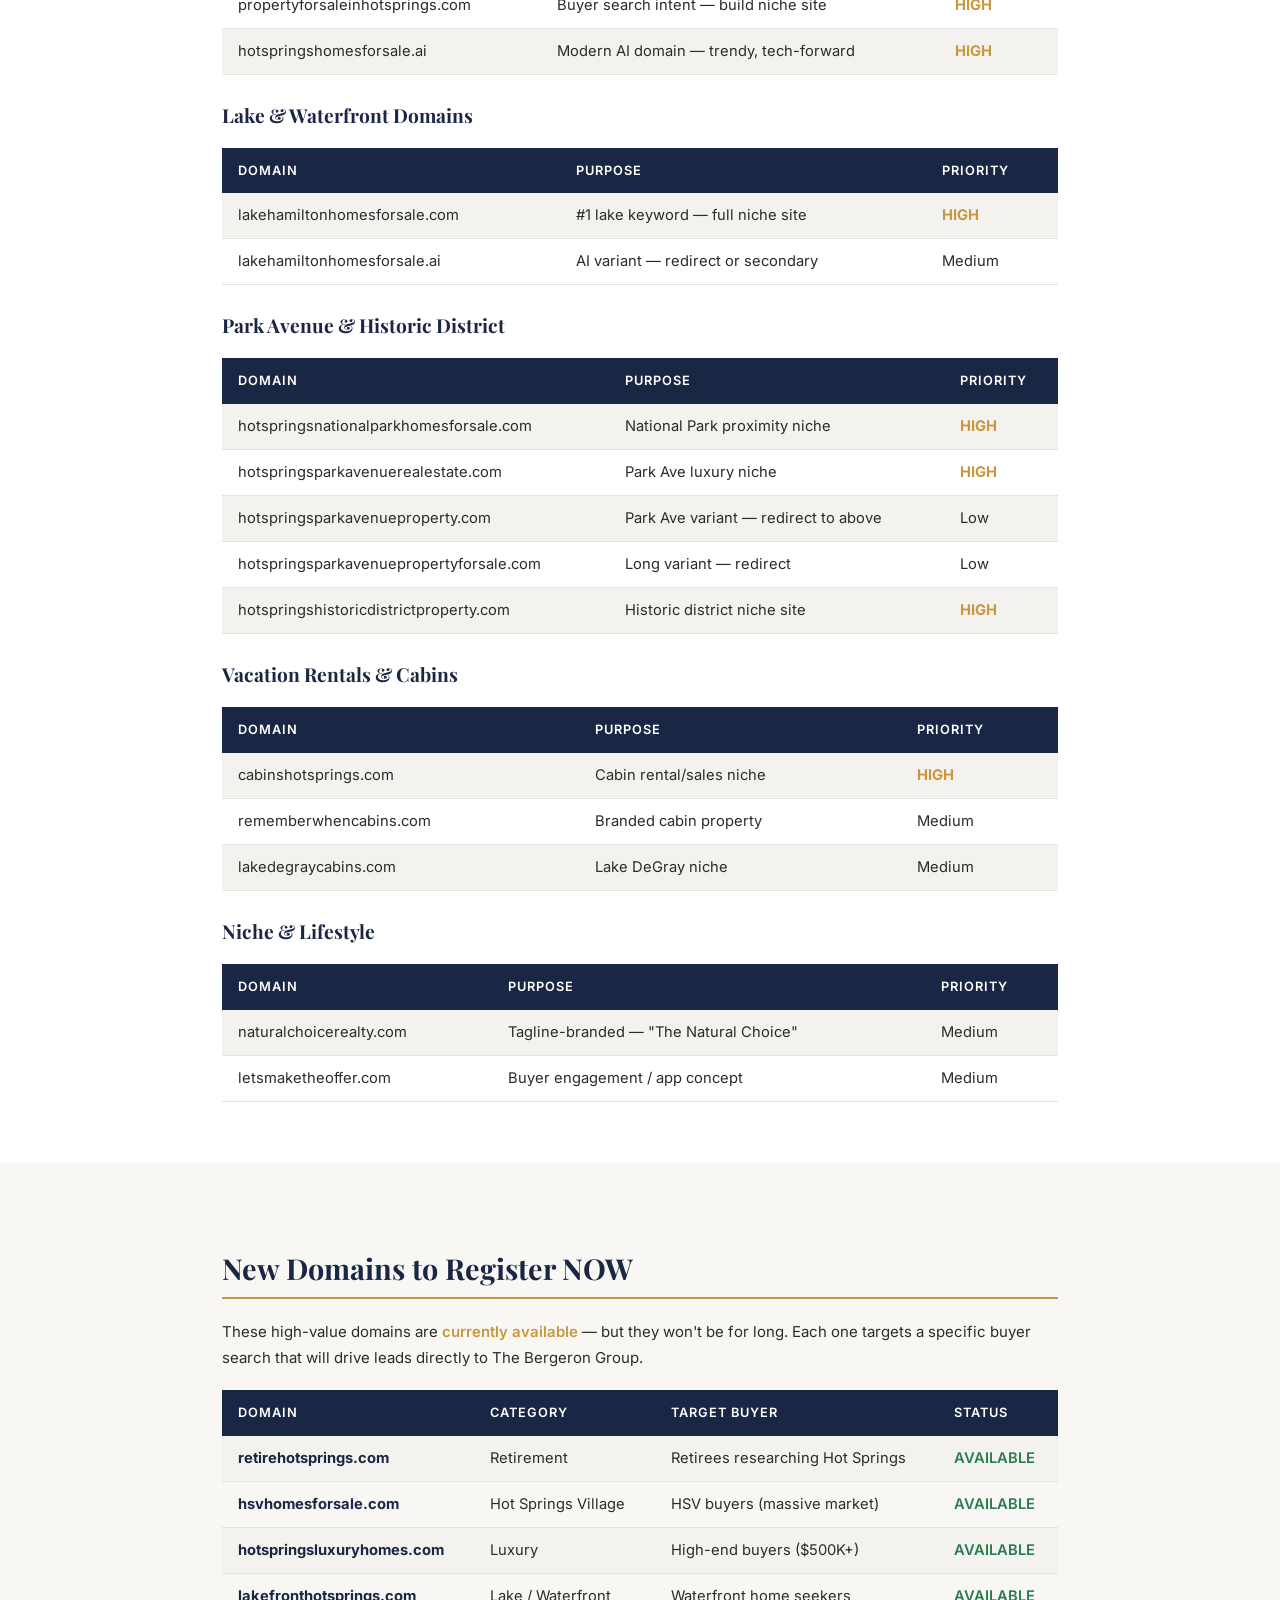
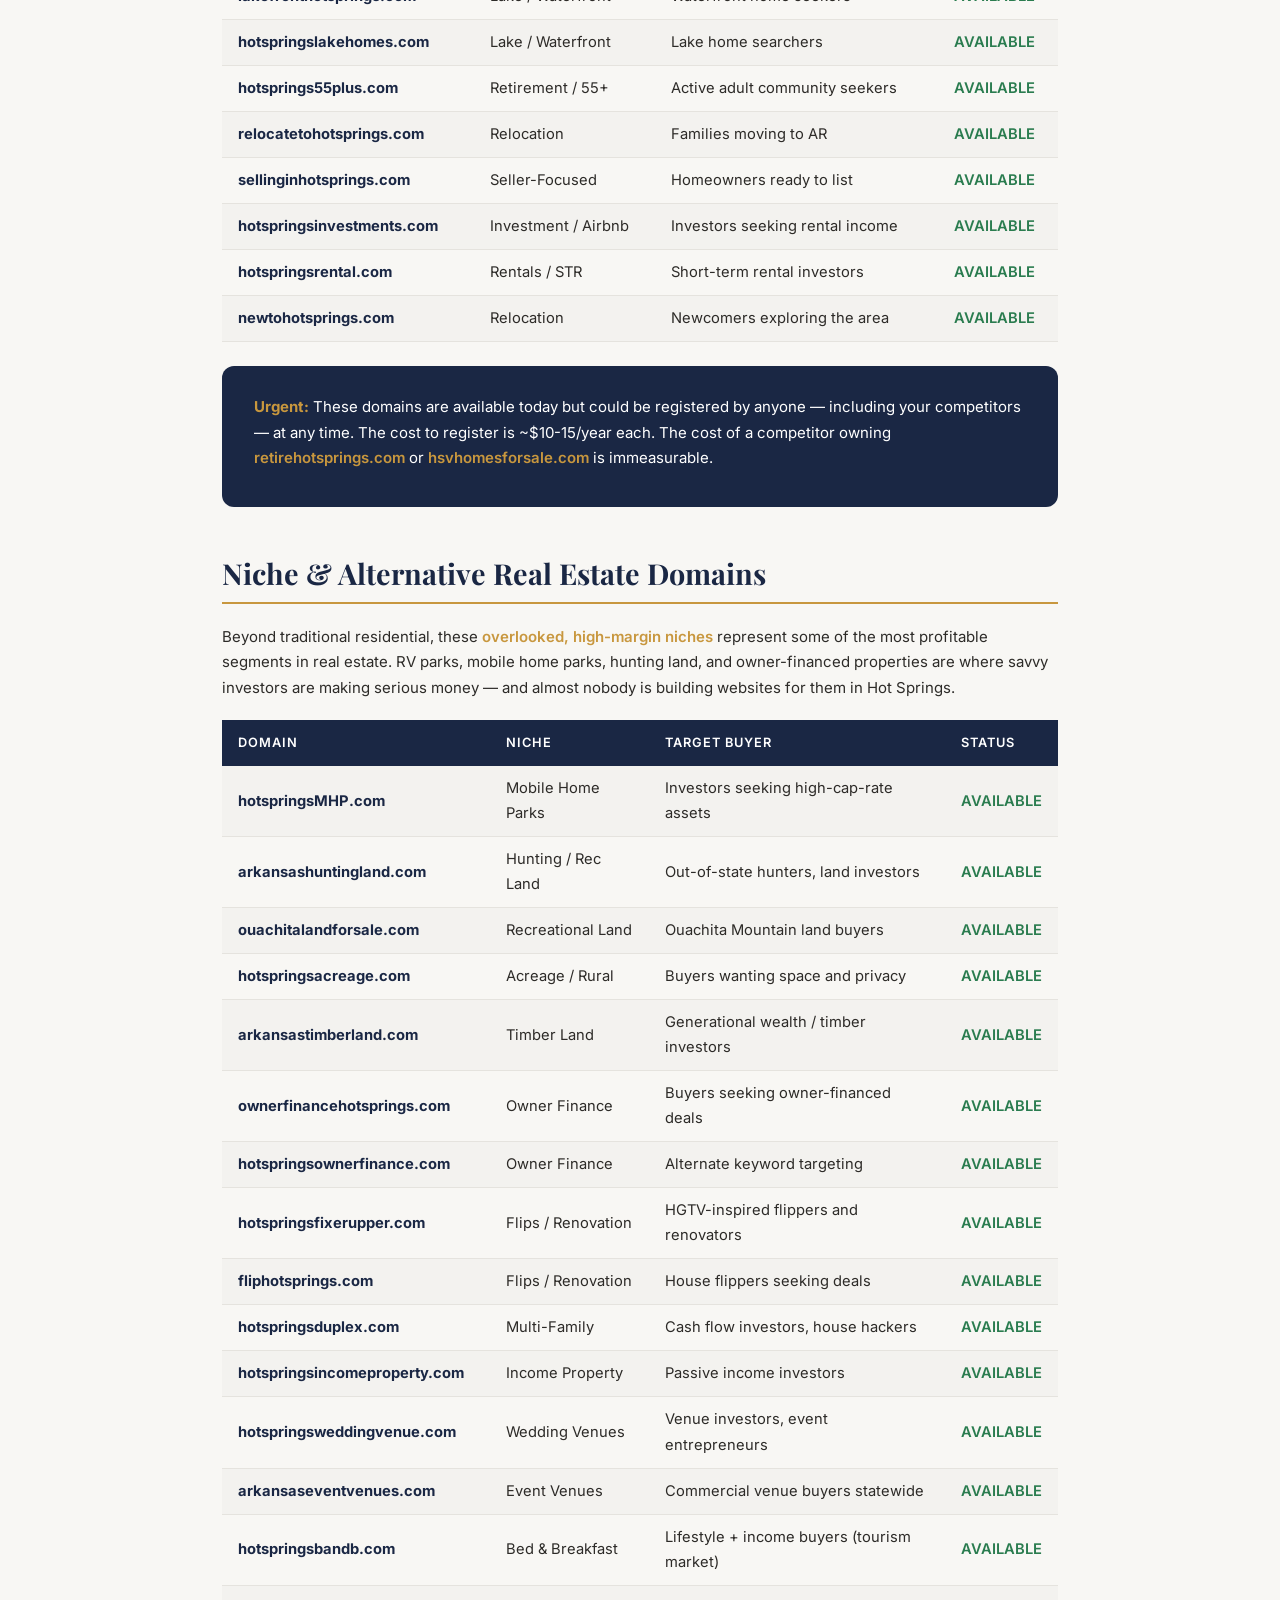
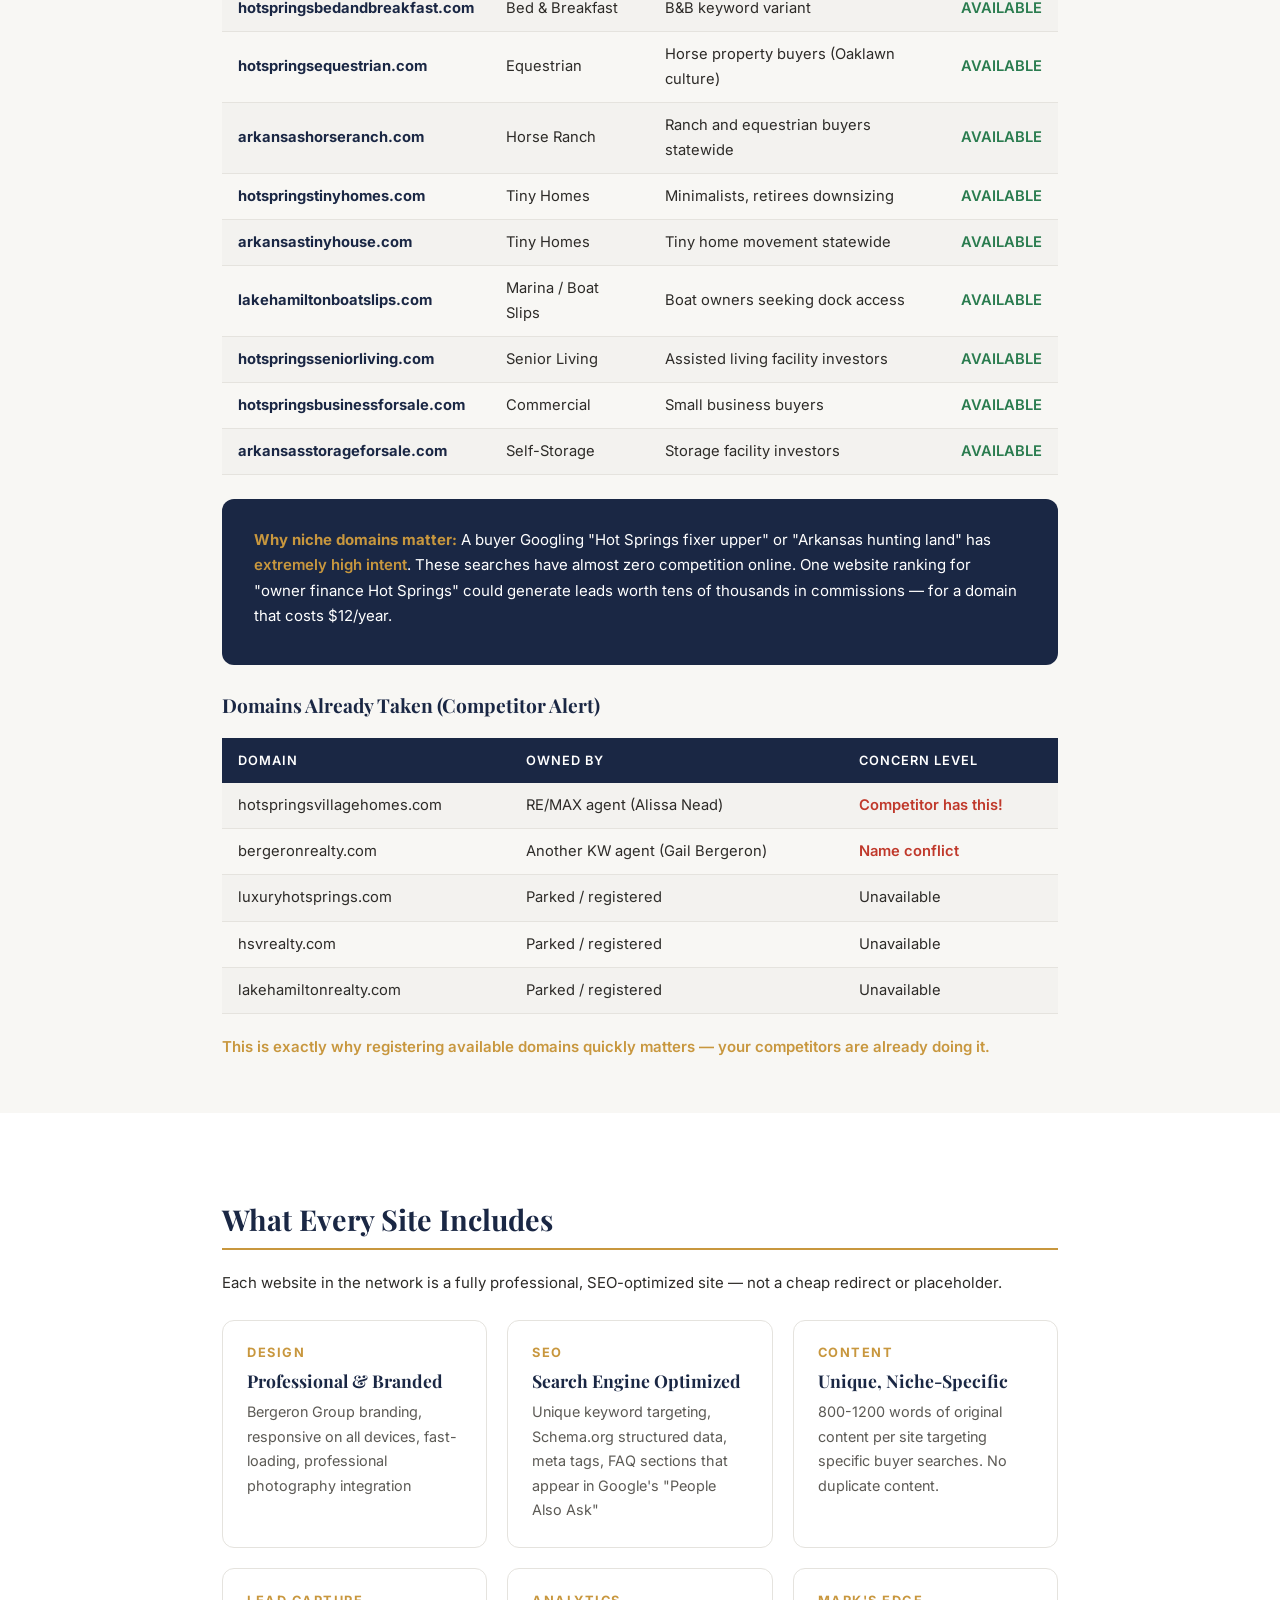
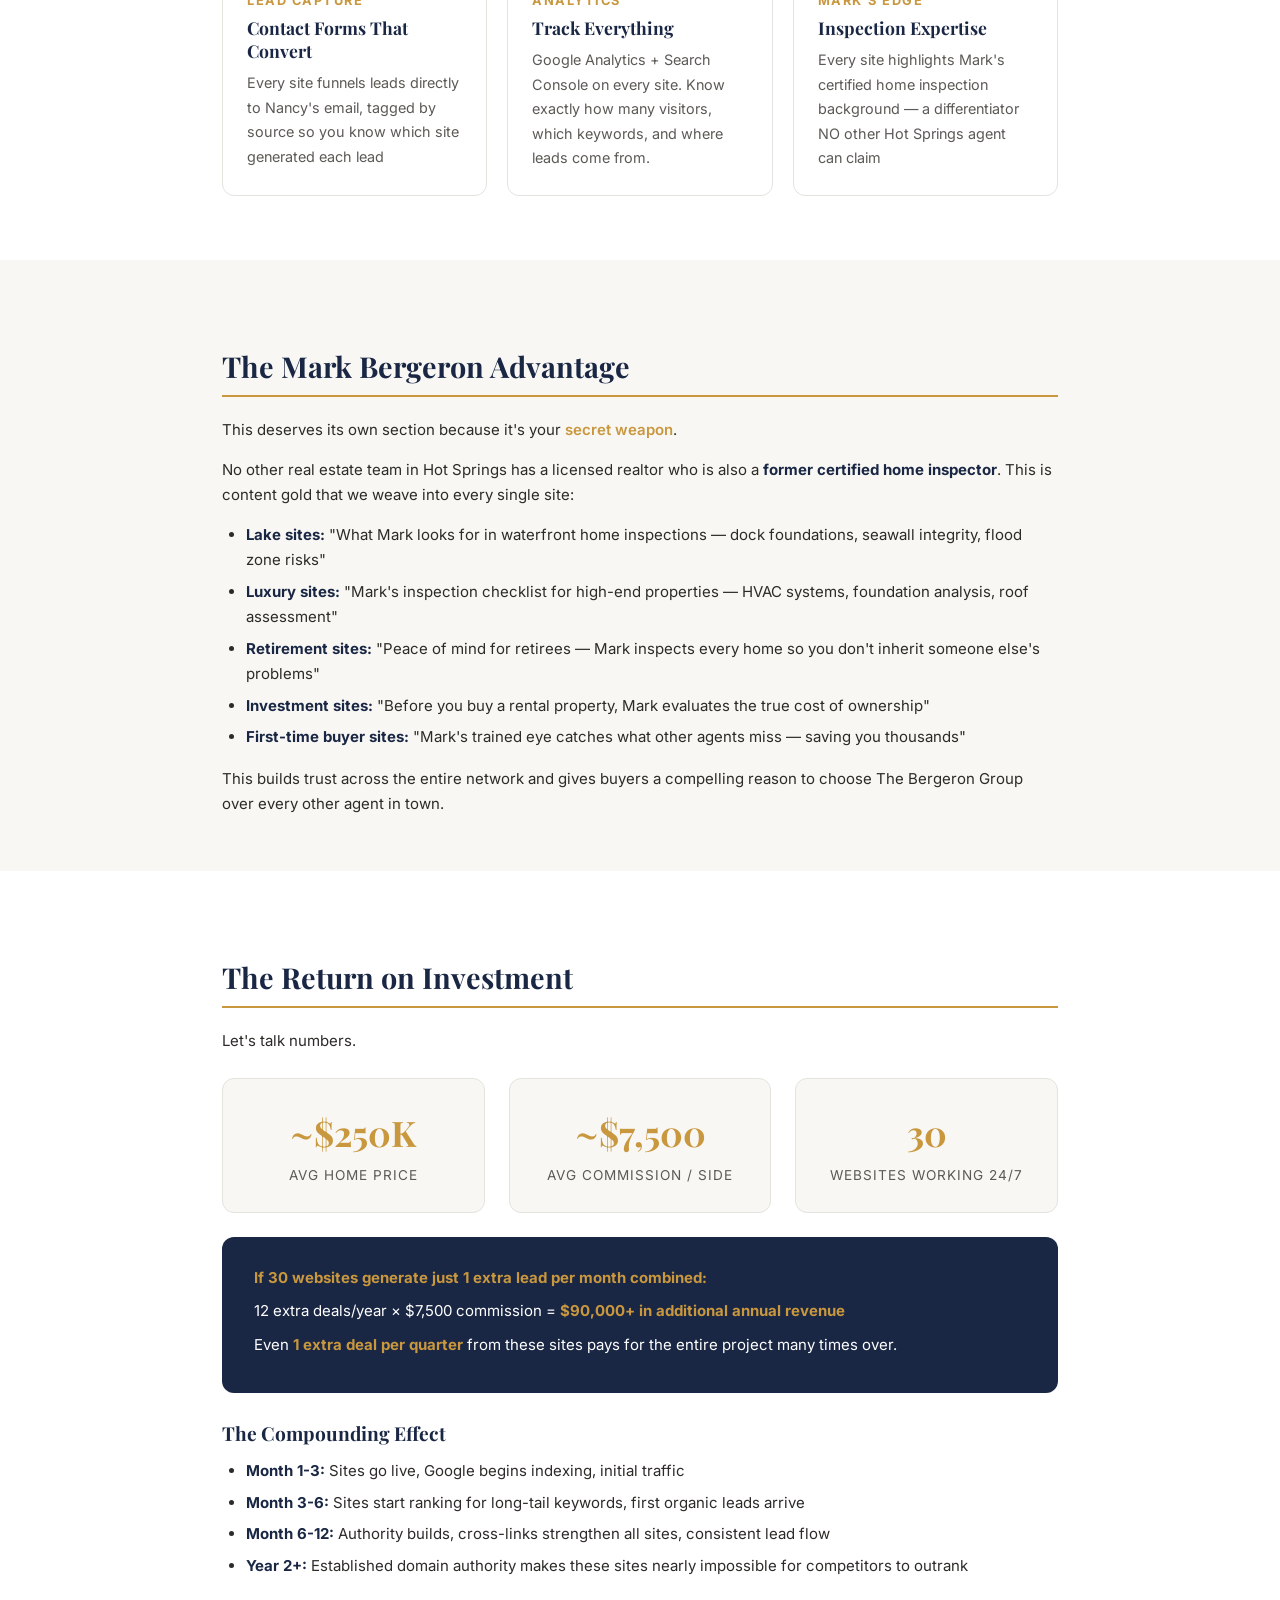
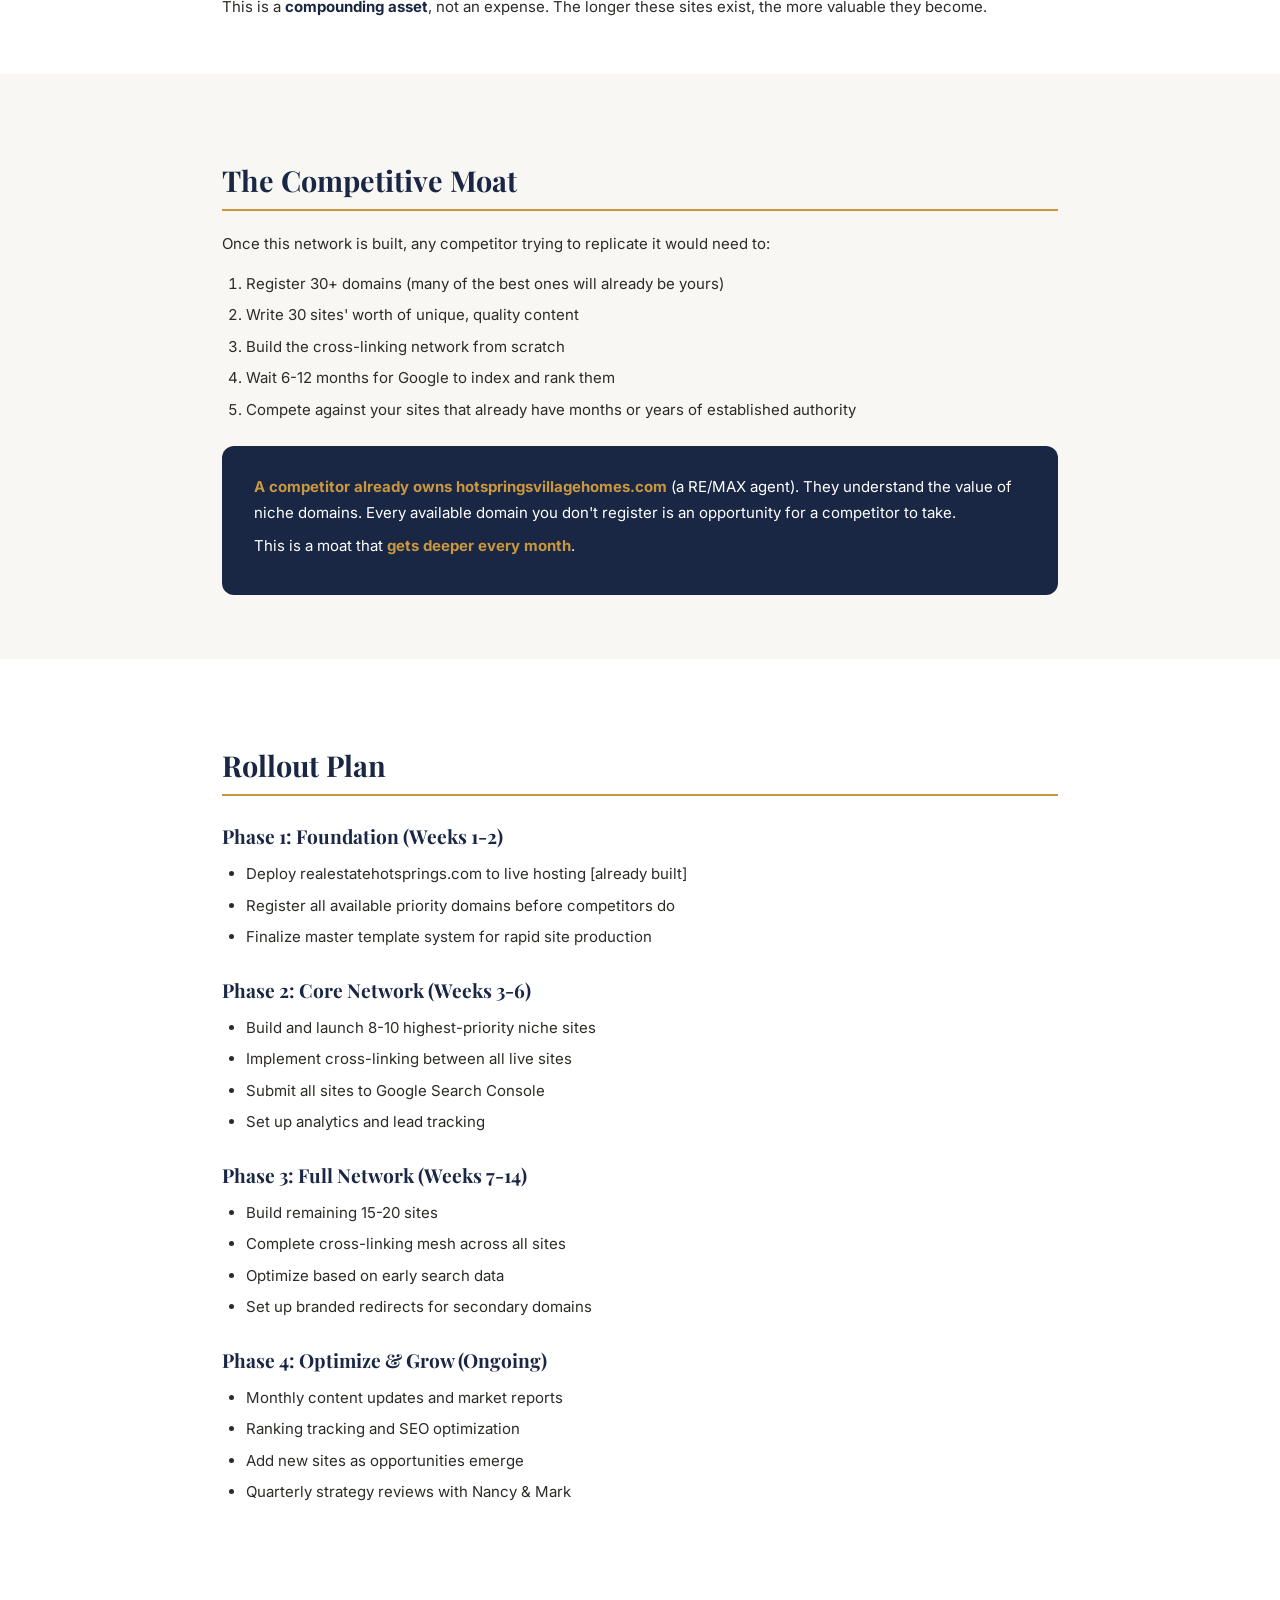
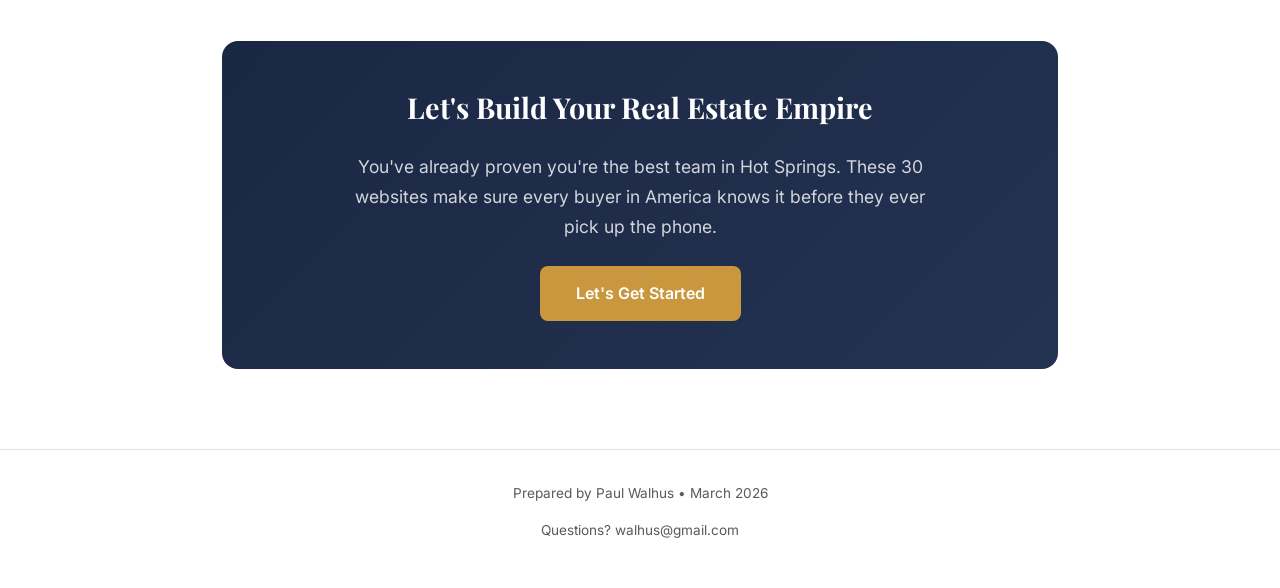
==== commit 755d9962: "Expand proposal with 22 niche real estate domains Added alternative/niche market domains (mobile hom" ====
--- a/proposal.html
+++ b/proposal.html
@@ -218,8 +218,8 @@
   <!-- Cover -->
   <div class="cover">
     <p class="subtitle">Prepared for Nancy &amp; Mark Bergeron</p>
-    <h1>The 30-Site Website Network</h1>
-    <p class="tagline">A strategic proposal to dominate every real estate search in Hot Springs, Arkansas &mdash; and turn your existing domain portfolio into a lead-generating machine.</p>
+    <h1>The 50+ Site Website Network</h1>
+    <p class="tagline">A strategic proposal to dominate every real estate search in Hot Springs, Arkansas &mdash; from lakefront luxury to hunting land, RV parks to fixer-uppers &mdash; and turn your domain portfolio into a lead-generating empire.</p>
     <p class="date">March 2026 &bull; Prepared by Paul Walhus</p>
   </div>
 
@@ -251,8 +251,8 @@
       <p>But right now, <strong>those 16+ domains are sitting idle</strong> &mdash; they're registered, but they're not working for you. Every day they sit unused is a day a potential buyer searches Google, doesn't find you, and calls your competitor instead.</p>
 
       <div class="highlight">
-        <p><strong>The big idea:</strong> We turn your existing domain portfolio &mdash; plus strategic new acquisitions &mdash; into a network of 30+ websites that dominate the first page of Google for <em>every</em> real estate search in Hot Springs.</p>
-        <p><strong>One website competes. Thirty websites dominate.</strong></p>
+        <p><strong>The big idea:</strong> We turn your existing domain portfolio &mdash; plus strategic new acquisitions &mdash; into a network of 50+ websites that dominate the first page of Google for <em>every</em> real estate search in Hot Springs and all of Arkansas.</p>
+        <p><strong>One website competes. Fifty websites dominate.</strong></p>
       </div>
     </div>
   </div>
@@ -437,6 +437,155 @@
         <p><strong>Urgent:</strong> These domains are available today but could be registered by anyone &mdash; including your competitors &mdash; at any time. The cost to register is ~$10-15/year each. The cost of a competitor owning <em>retirehotsprings.com</em> or <em>hsvhomesforsale.com</em> is immeasurable.</p>
       </div>
 
+      <h2>Niche &amp; Alternative Real Estate Domains</h2>
+      <p>Beyond traditional residential, these <em>overlooked, high-margin niches</em> represent some of the most profitable segments in real estate. RV parks, mobile home parks, hunting land, and owner-financed properties are where savvy investors are making serious money &mdash; and almost nobody is building websites for them in Hot Springs.</p>
+
+      <table>
+        <tr><th>Domain</th><th>Niche</th><th>Target Buyer</th><th>Status</th></tr>
+        <tr>
+          <td><strong>hotspringsMHP.com</strong></td>
+          <td>Mobile Home Parks</td>
+          <td>Investors seeking high-cap-rate assets</td>
+          <td class="status-available">AVAILABLE</td>
+        </tr>
+        <tr>
+          <td><strong>arkansashuntingland.com</strong></td>
+          <td>Hunting / Rec Land</td>
+          <td>Out-of-state hunters, land investors</td>
+          <td class="status-available">AVAILABLE</td>
+        </tr>
+        <tr>
+          <td><strong>ouachitalandforsale.com</strong></td>
+          <td>Recreational Land</td>
+          <td>Ouachita Mountain land buyers</td>
+          <td class="status-available">AVAILABLE</td>
+        </tr>
+        <tr>
+          <td><strong>hotspringsacreage.com</strong></td>
+          <td>Acreage / Rural</td>
+          <td>Buyers wanting space and privacy</td>
+          <td class="status-available">AVAILABLE</td>
+        </tr>
+        <tr>
+          <td><strong>arkansastimberland.com</strong></td>
+          <td>Timber Land</td>
+          <td>Generational wealth / timber investors</td>
+          <td class="status-available">AVAILABLE</td>
+        </tr>
+        <tr>
+          <td><strong>ownerfinancehotsprings.com</strong></td>
+          <td>Owner Finance</td>
+          <td>Buyers seeking owner-financed deals</td>
+          <td class="status-available">AVAILABLE</td>
+        </tr>
+        <tr>
+          <td><strong>hotspringsownerfinance.com</strong></td>
+          <td>Owner Finance</td>
+          <td>Alternate keyword targeting</td>
+          <td class="status-available">AVAILABLE</td>
+        </tr>
+        <tr>
+          <td><strong>hotspringsfixerupper.com</strong></td>
+          <td>Flips / Renovation</td>
+          <td>HGTV-inspired flippers and renovators</td>
+          <td class="status-available">AVAILABLE</td>
+        </tr>
+        <tr>
+          <td><strong>fliphotsprings.com</strong></td>
+          <td>Flips / Renovation</td>
+          <td>House flippers seeking deals</td>
+          <td class="status-available">AVAILABLE</td>
+        </tr>
+        <tr>
+          <td><strong>hotspringsduplex.com</strong></td>
+          <td>Multi-Family</td>
+          <td>Cash flow investors, house hackers</td>
+          <td class="status-available">AVAILABLE</td>
+        </tr>
+        <tr>
+          <td><strong>hotspringsincomeproperty.com</strong></td>
+          <td>Income Property</td>
+          <td>Passive income investors</td>
+          <td class="status-available">AVAILABLE</td>
+        </tr>
+        <tr>
+          <td><strong>hotspringsweddingvenue.com</strong></td>
+          <td>Wedding Venues</td>
+          <td>Venue investors, event entrepreneurs</td>
+          <td class="status-available">AVAILABLE</td>
+        </tr>
+        <tr>
+          <td><strong>arkansaseventvenues.com</strong></td>
+          <td>Event Venues</td>
+          <td>Commercial venue buyers statewide</td>
+          <td class="status-available">AVAILABLE</td>
+        </tr>
+        <tr>
+          <td><strong>hotspringsbandb.com</strong></td>
+          <td>Bed &amp; Breakfast</td>
+          <td>Lifestyle + income buyers (tourism market)</td>
+          <td class="status-available">AVAILABLE</td>
+        </tr>
+        <tr>
+          <td><strong>hotspringsbedandbreakfast.com</strong></td>
+          <td>Bed &amp; Breakfast</td>
+          <td>B&amp;B keyword variant</td>
+          <td class="status-available">AVAILABLE</td>
+        </tr>
+        <tr>
+          <td><strong>hotspringsequestrian.com</strong></td>
+          <td>Equestrian</td>
+          <td>Horse property buyers (Oaklawn culture)</td>
+          <td class="status-available">AVAILABLE</td>
+        </tr>
+        <tr>
+          <td><strong>arkansashorseranch.com</strong></td>
+          <td>Horse Ranch</td>
+          <td>Ranch and equestrian buyers statewide</td>
+          <td class="status-available">AVAILABLE</td>
+        </tr>
+        <tr>
+          <td><strong>hotspringstinyhomes.com</strong></td>
+          <td>Tiny Homes</td>
+          <td>Minimalists, retirees downsizing</td>
+          <td class="status-available">AVAILABLE</td>
+        </tr>
+        <tr>
+          <td><strong>arkansastinyhouse.com</strong></td>
+          <td>Tiny Homes</td>
+          <td>Tiny home movement statewide</td>
+          <td class="status-available">AVAILABLE</td>
+        </tr>
+        <tr>
+          <td><strong>lakehamiltonboatslips.com</strong></td>
+          <td>Marina / Boat Slips</td>
+          <td>Boat owners seeking dock access</td>
+          <td class="status-available">AVAILABLE</td>
+        </tr>
+        <tr>
+          <td><strong>hotspringsseniorliving.com</strong></td>
+          <td>Senior Living</td>
+          <td>Assisted living facility investors</td>
+          <td class="status-available">AVAILABLE</td>
+        </tr>
+        <tr>
+          <td><strong>hotspringsbusinessforsale.com</strong></td>
+          <td>Commercial</td>
+          <td>Small business buyers</td>
+          <td class="status-available">AVAILABLE</td>
+        </tr>
+        <tr>
+          <td><strong>arkansasstorageforsale.com</strong></td>
+          <td>Self-Storage</td>
+          <td>Storage facility investors</td>
+          <td class="status-available">AVAILABLE</td>
+        </tr>
+      </table>
+
+      <div class="highlight">
+        <p><strong>Why niche domains matter:</strong> A buyer Googling "Hot Springs fixer upper" or "Arkansas hunting land" has <em>extremely high intent</em>. These searches have almost zero competition online. One website ranking for "owner finance Hot Springs" could generate leads worth tens of thousands in commissions &mdash; for a domain that costs $12/year.</p>
+      </div>
+
       <h3>Domains Already Taken (Competitor Alert)</h3>
       <table>
         <tr><th>Domain</th><th>Owned By</th><th>Concern Level</th></tr>
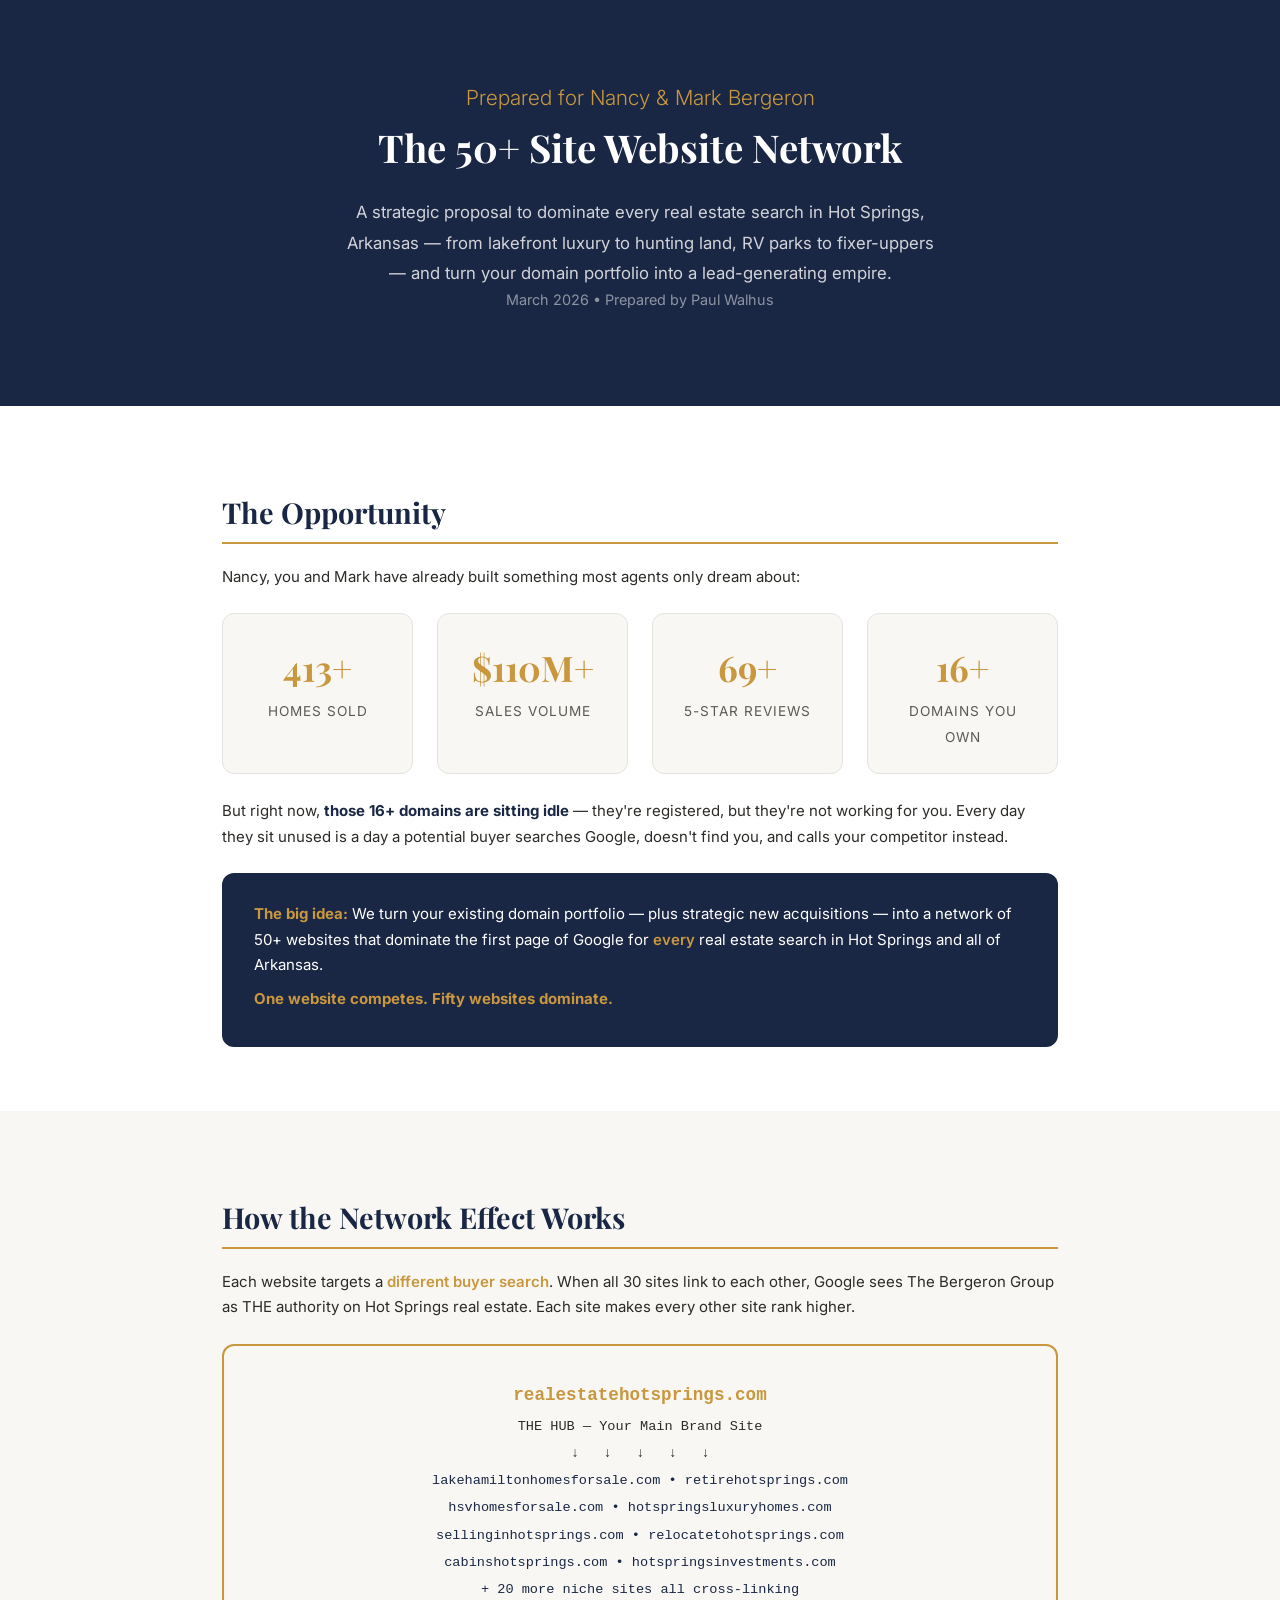
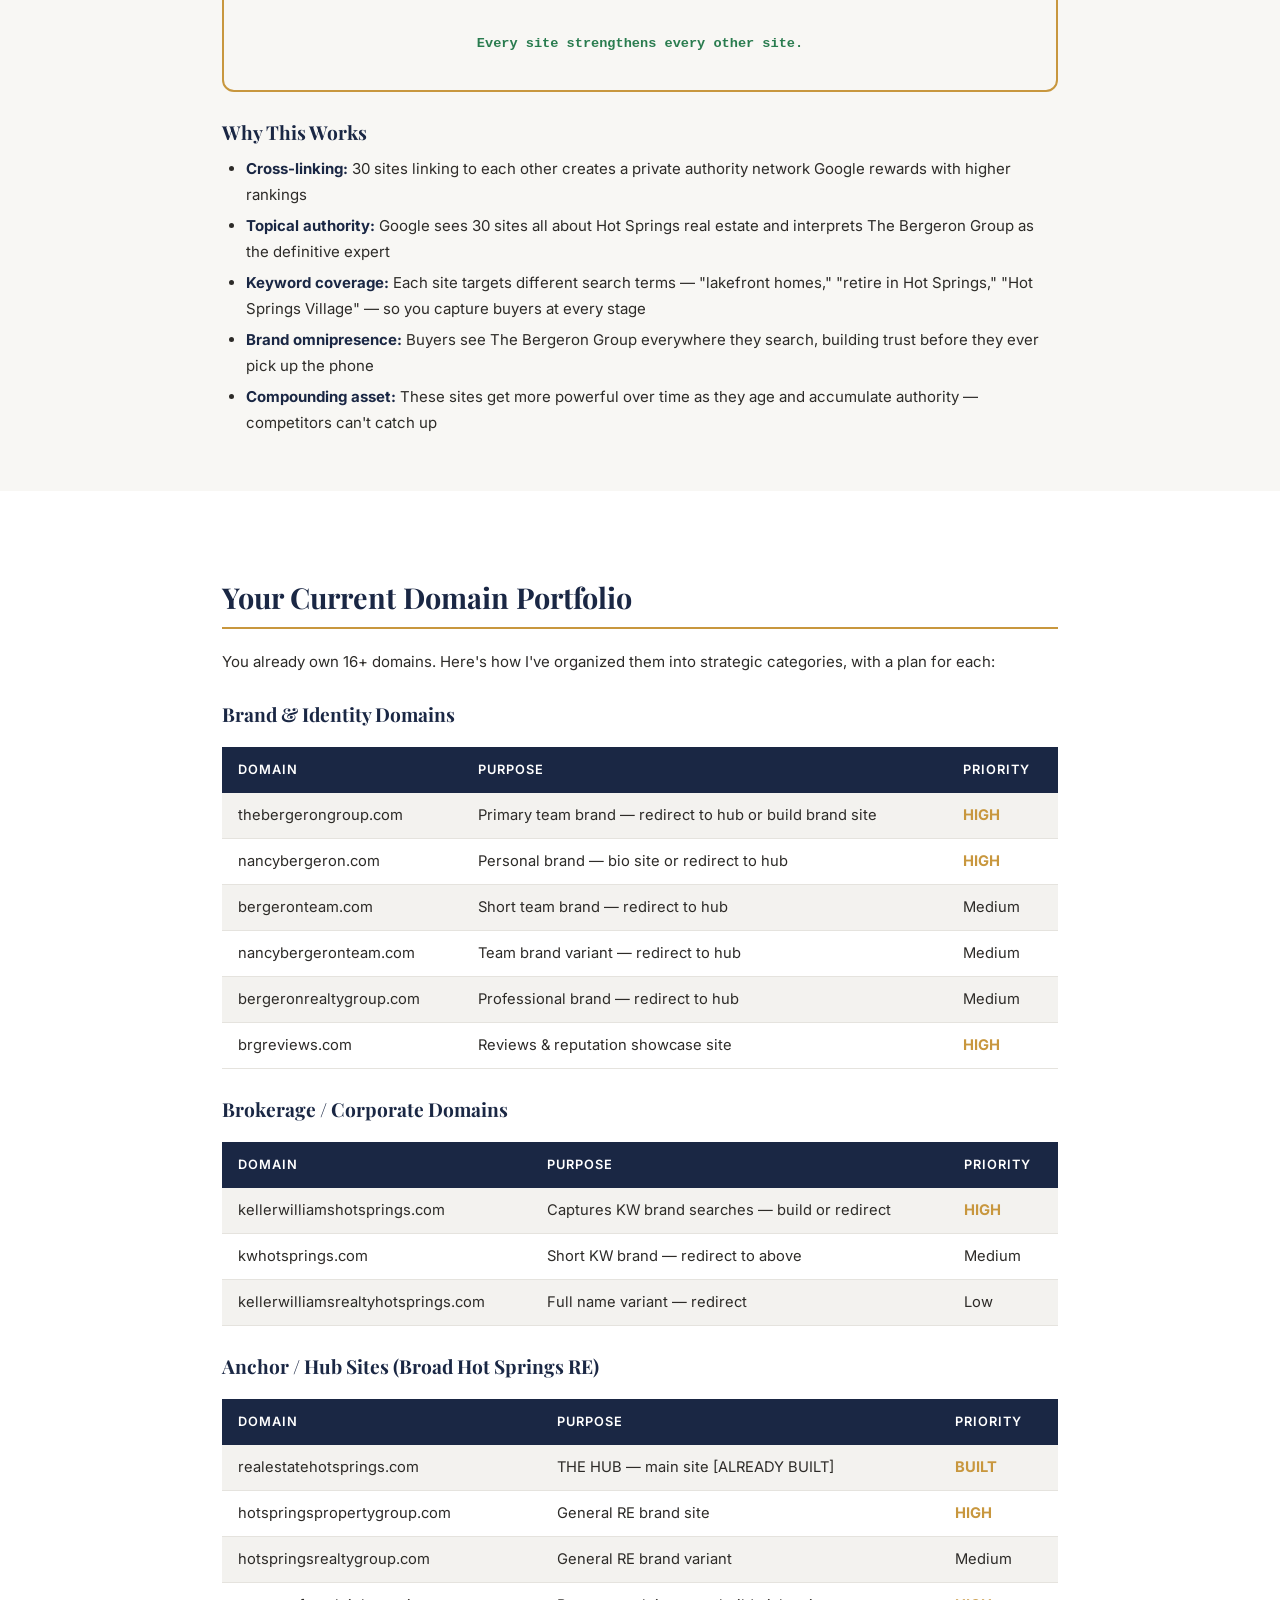
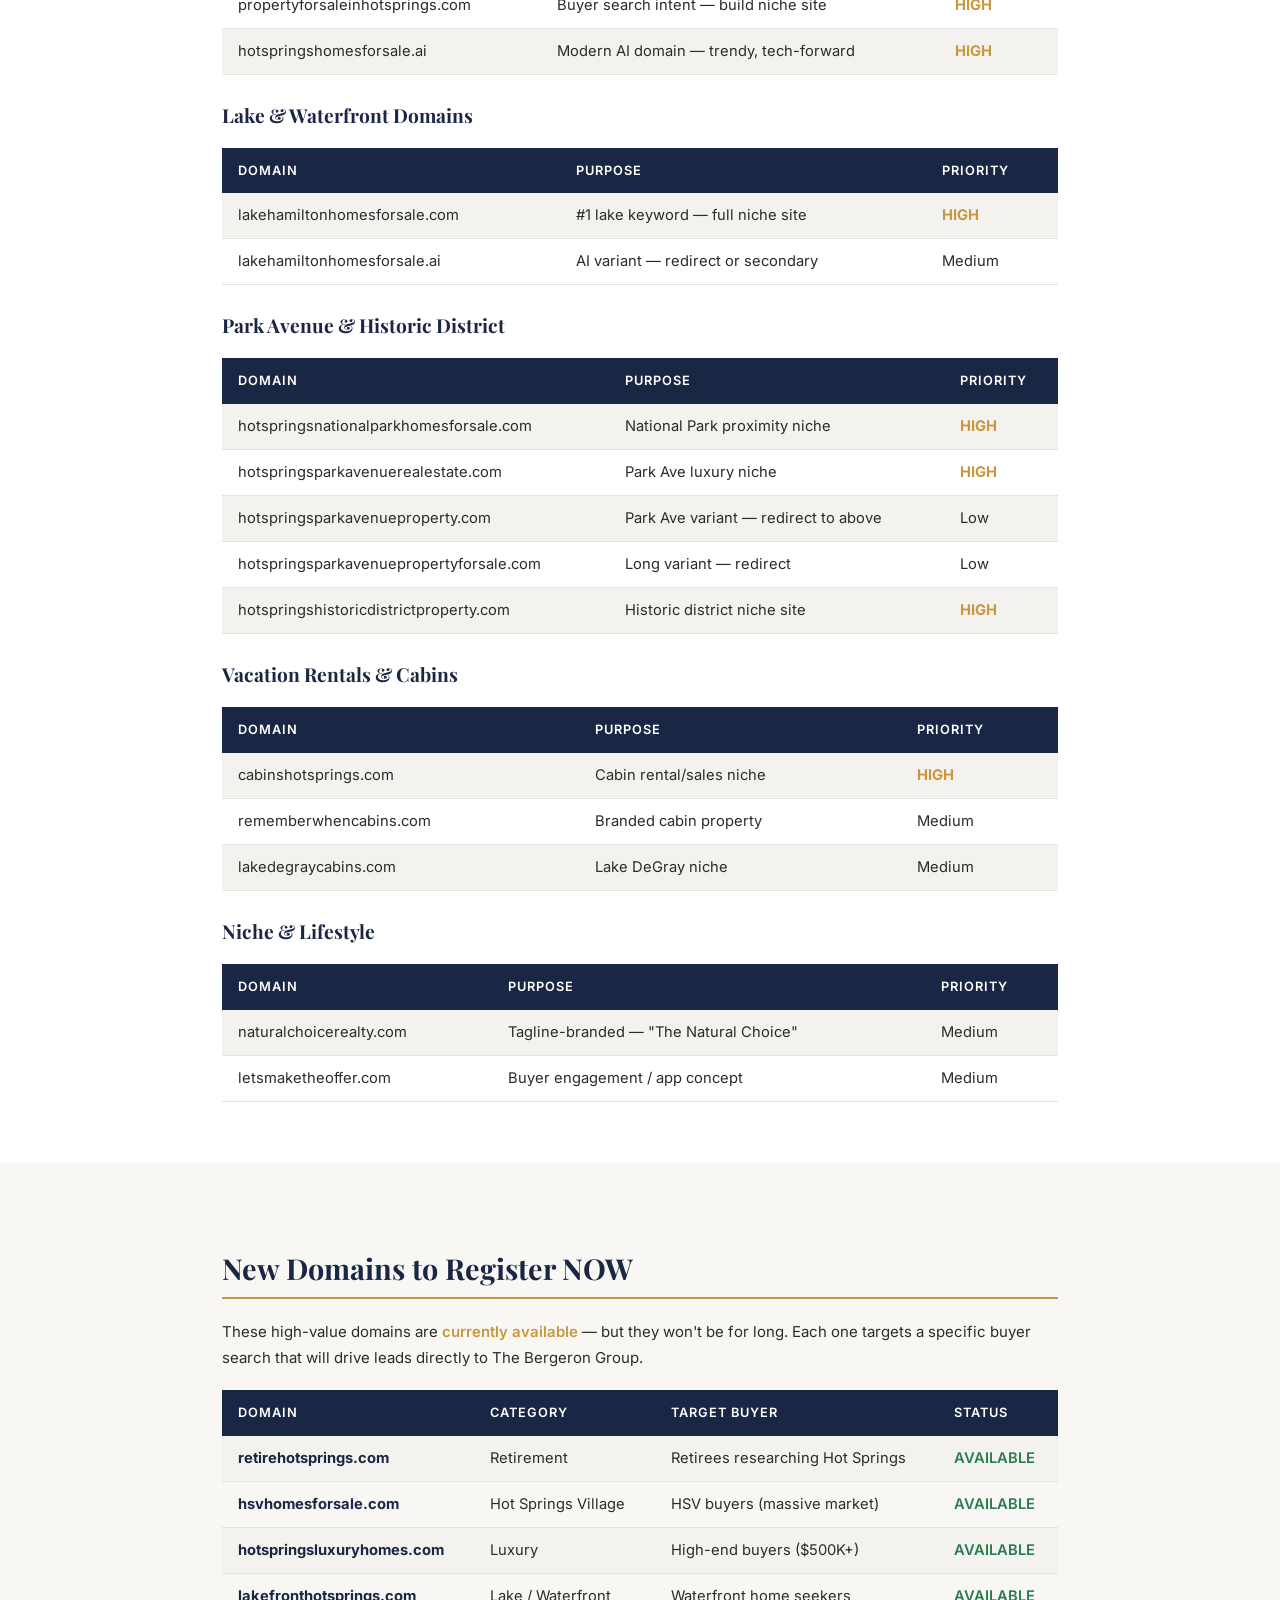
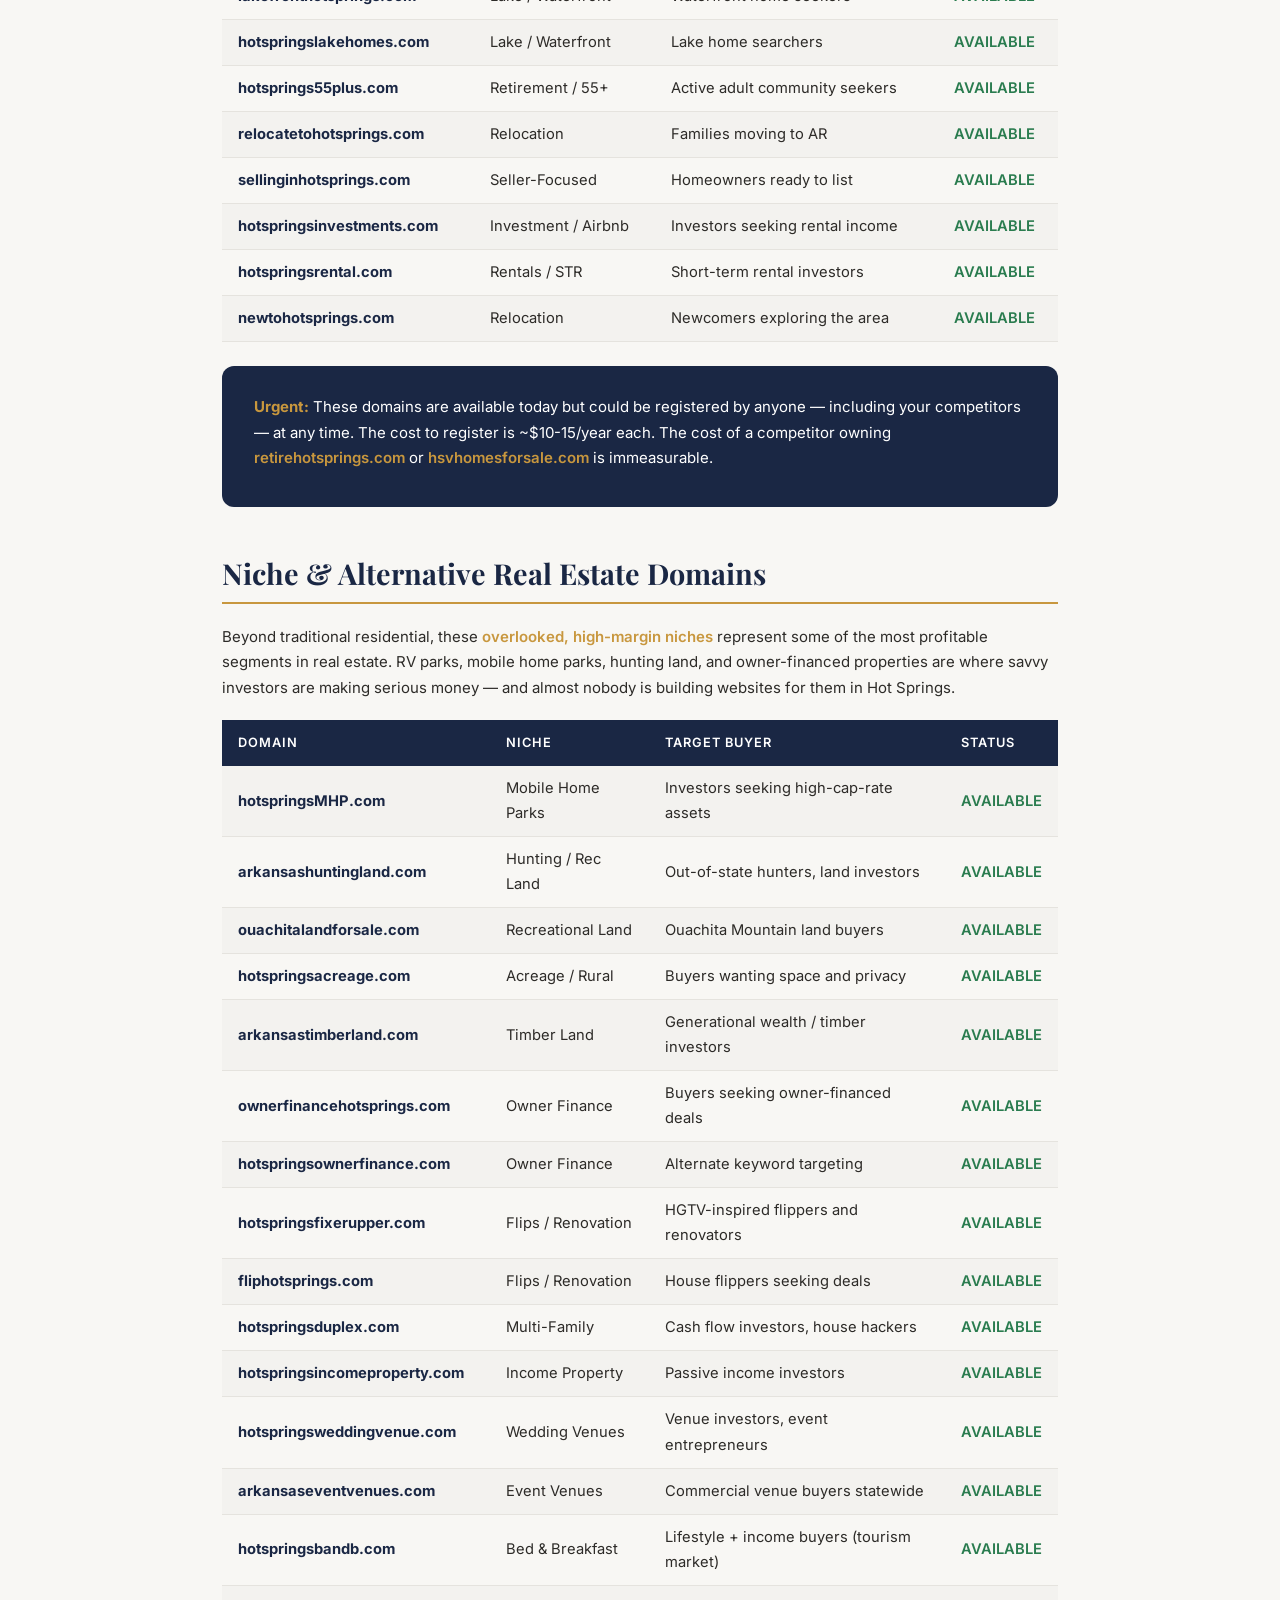
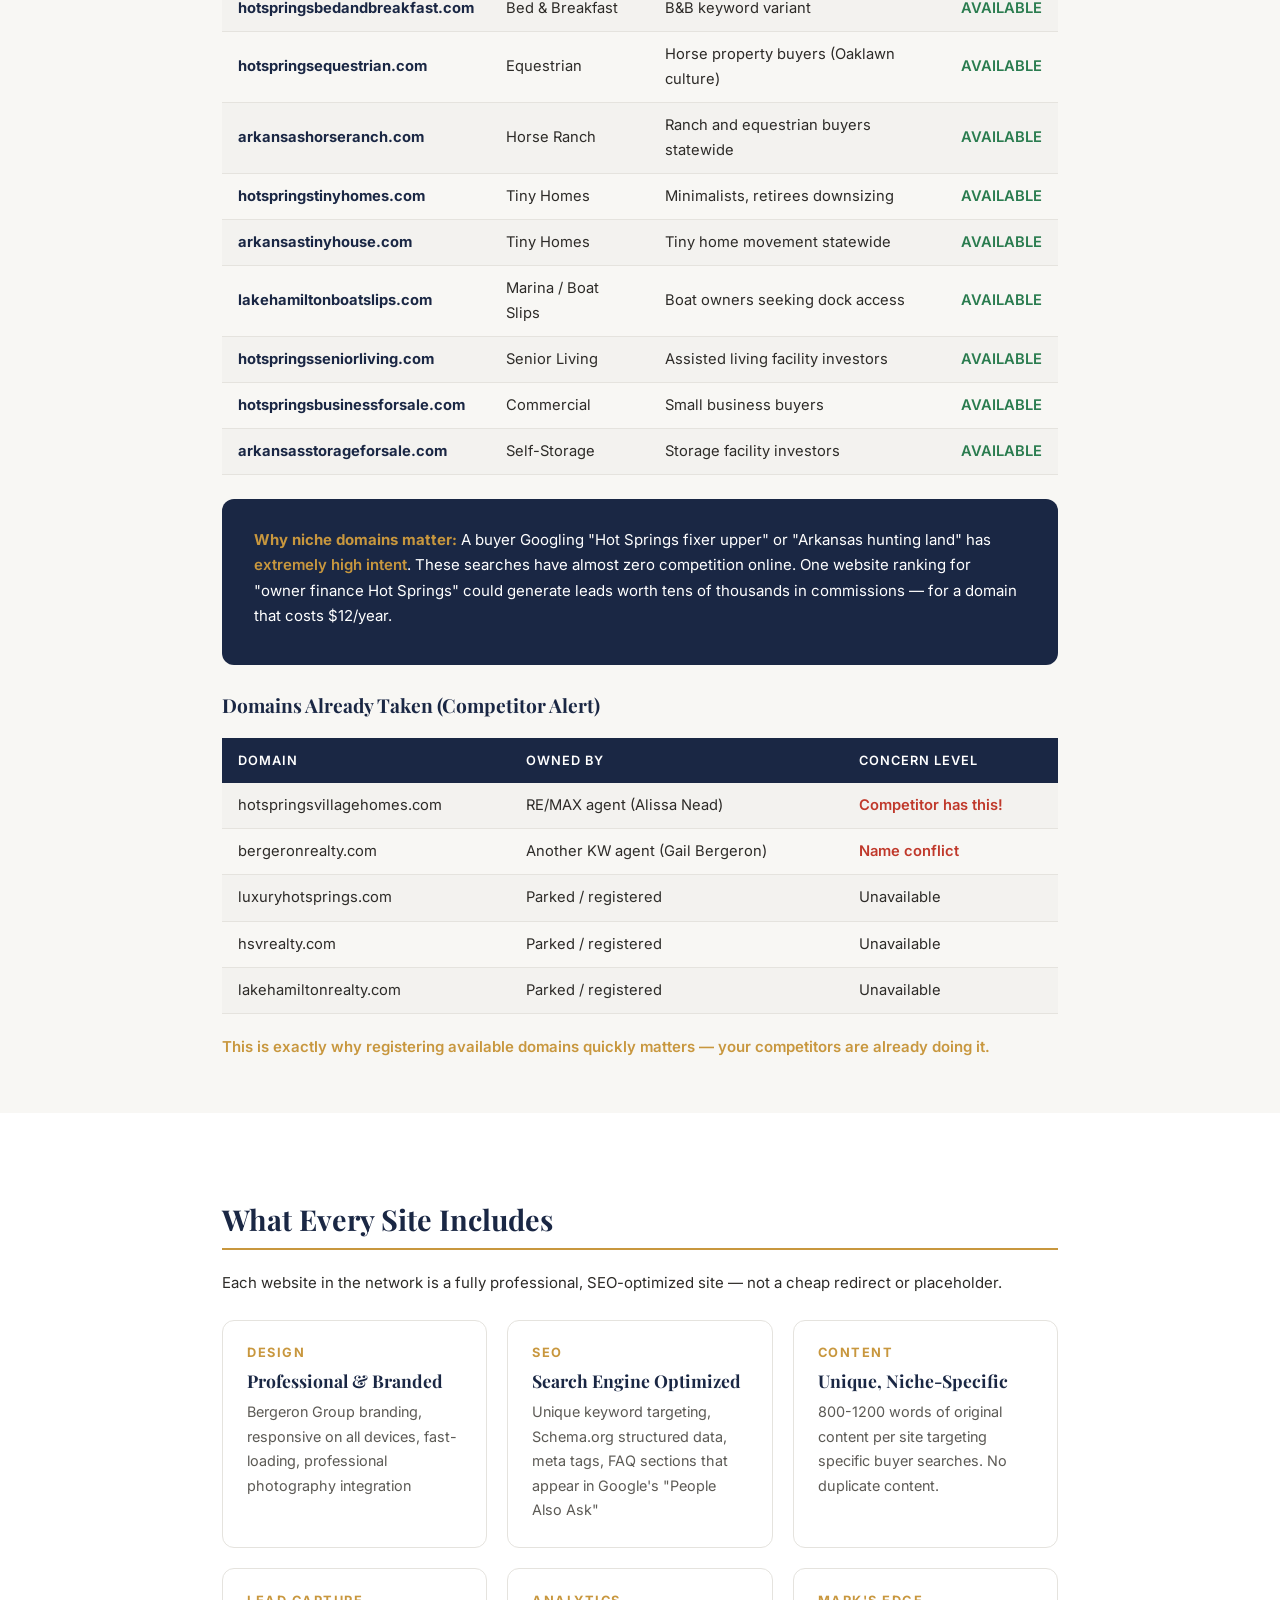
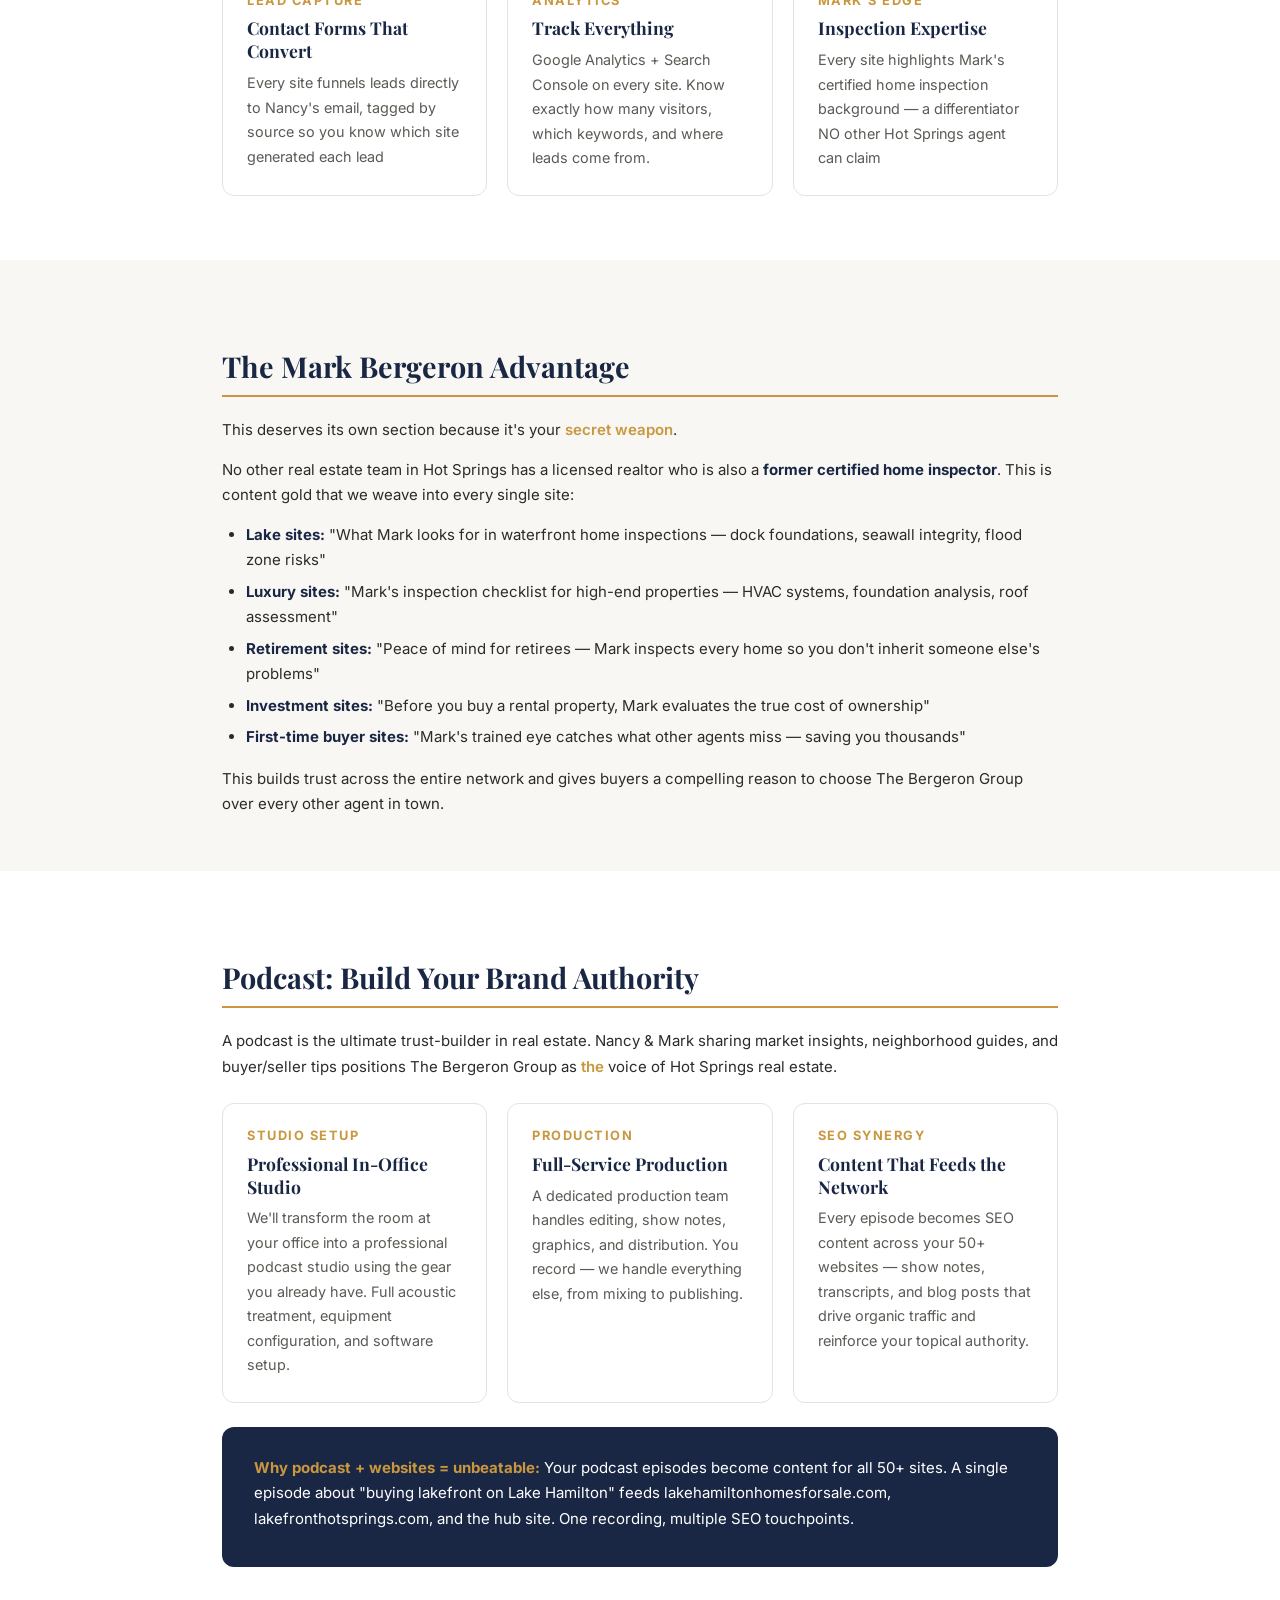
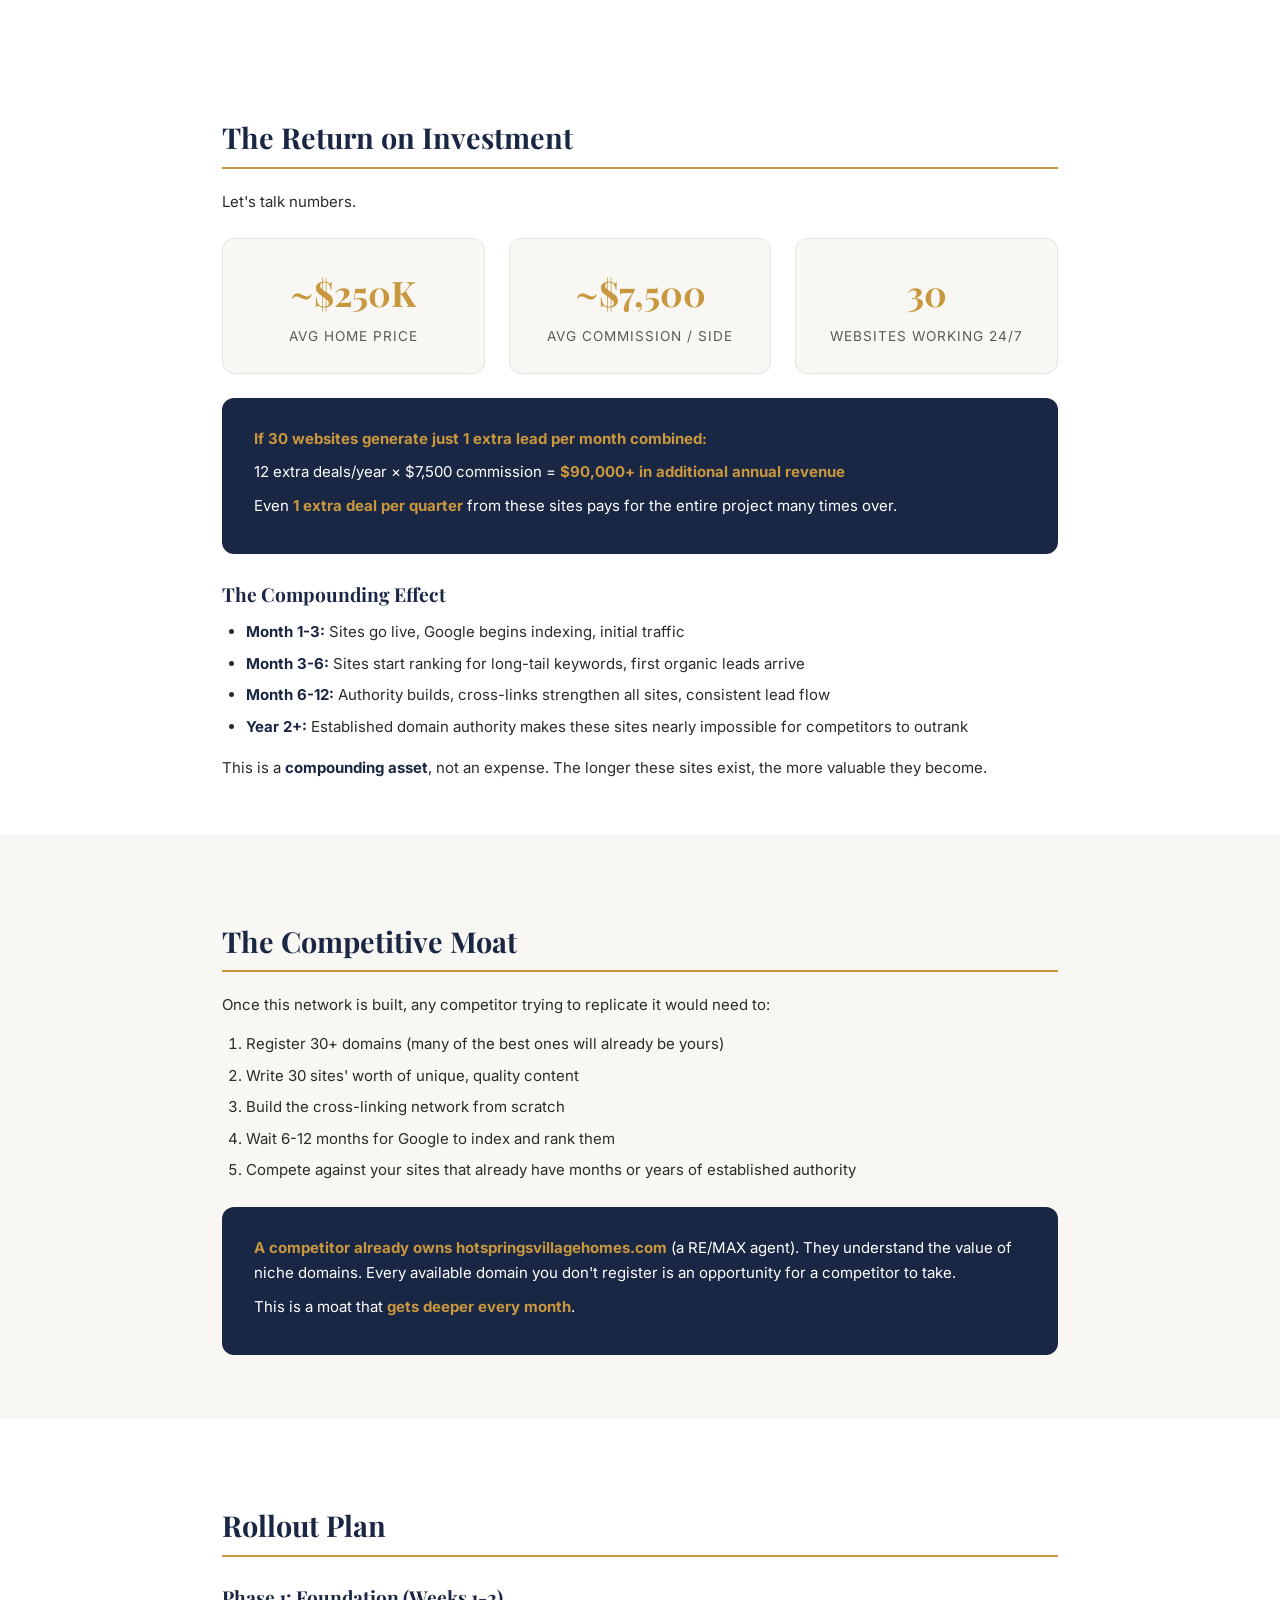
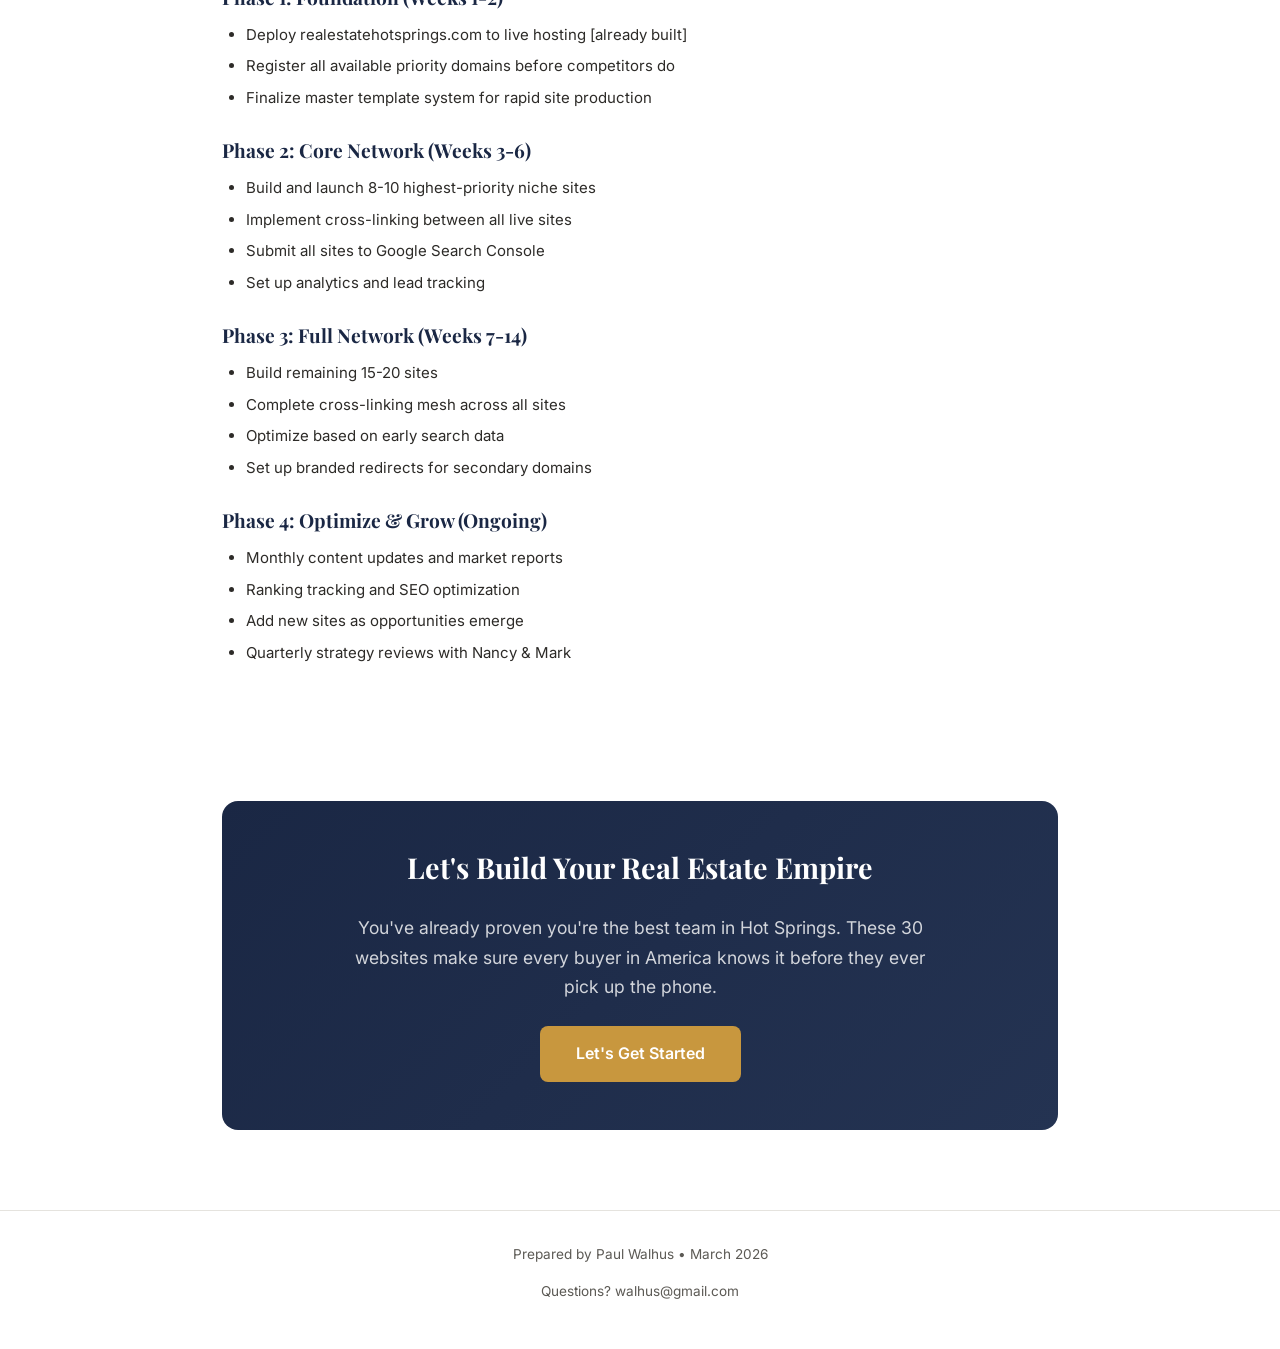
==== commit 582264ef: "Update proposal with podcast section, niche domains, and moonshot revenue projections - Added podcas" ====
--- a/proposal.html
+++ b/proposal.html
@@ -657,6 +657,36 @@
     </div>
   </div>
 
+  <!-- Podcast Studio -->
+  <div class="section">
+    <div class="container">
+      <h2>Podcast: Build Your Brand Authority</h2>
+      <p>A podcast is the ultimate trust-builder in real estate. Nancy &amp; Mark sharing market insights, neighborhood guides, and buyer/seller tips positions The Bergeron Group as <em>the</em> voice of Hot Springs real estate.</p>
+
+      <div class="cat-grid">
+        <div class="cat-card">
+          <h4>Studio Setup</h4>
+          <h3>Professional In-Office Studio</h3>
+          <p>We'll transform the room at your office into a professional podcast studio using the gear you already have. Full acoustic treatment, equipment configuration, and software setup.</p>
+        </div>
+        <div class="cat-card">
+          <h4>Production</h4>
+          <h3>Full-Service Production</h3>
+          <p>A dedicated production team handles editing, show notes, graphics, and distribution. You record &mdash; we handle everything else, from mixing to publishing.</p>
+        </div>
+        <div class="cat-card">
+          <h4>SEO Synergy</h4>
+          <h3>Content That Feeds the Network</h3>
+          <p>Every episode becomes SEO content across your 50+ websites &mdash; show notes, transcripts, and blog posts that drive organic traffic and reinforce your topical authority.</p>
+        </div>
+      </div>
+
+      <div class="highlight">
+        <p><strong>Why podcast + websites = unbeatable:</strong> Your podcast episodes become content for all 50+ sites. A single episode about "buying lakefront on Lake Hamilton" feeds lakehamiltonhomesforsale.com, lakefronthotsprings.com, and the hub site. One recording, multiple SEO touchpoints.</p>
+      </div>
+    </div>
+  </div>
+
   <!-- The ROI -->
   <div class="section">
     <div class="container">
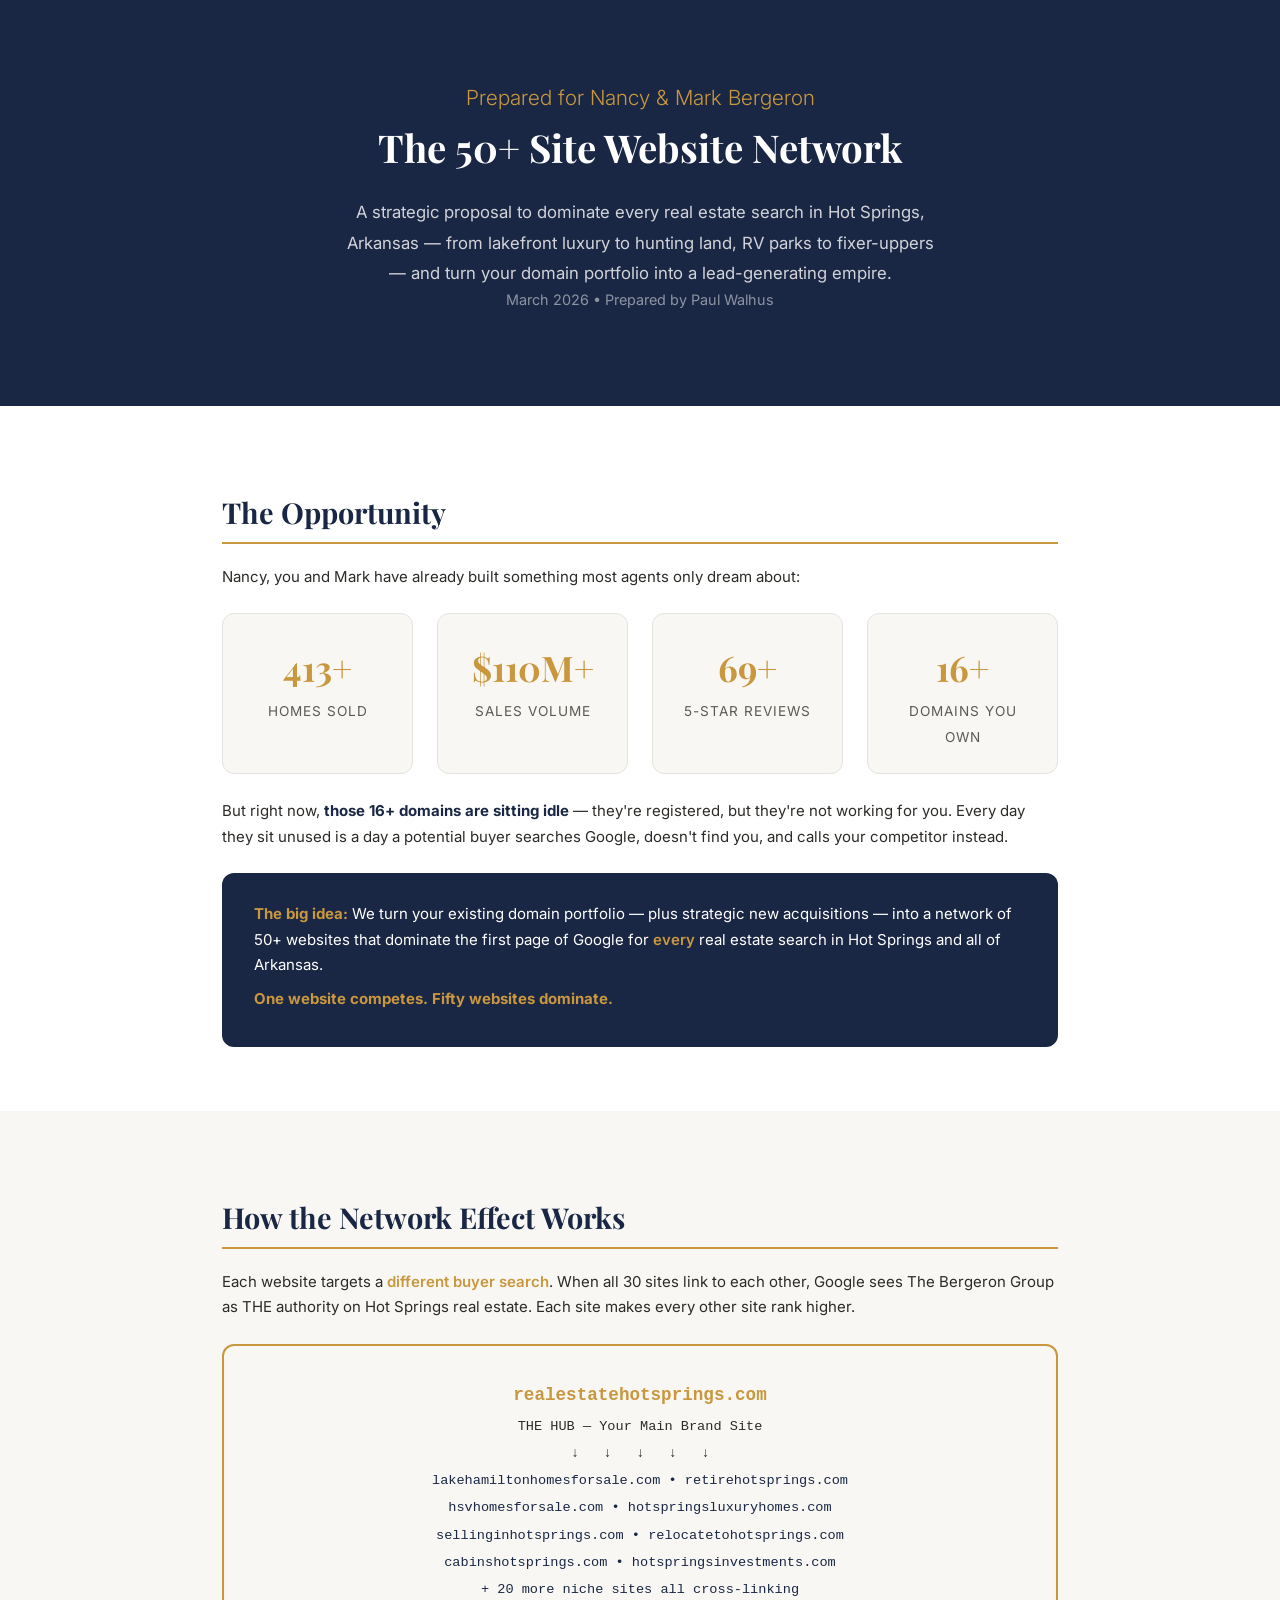
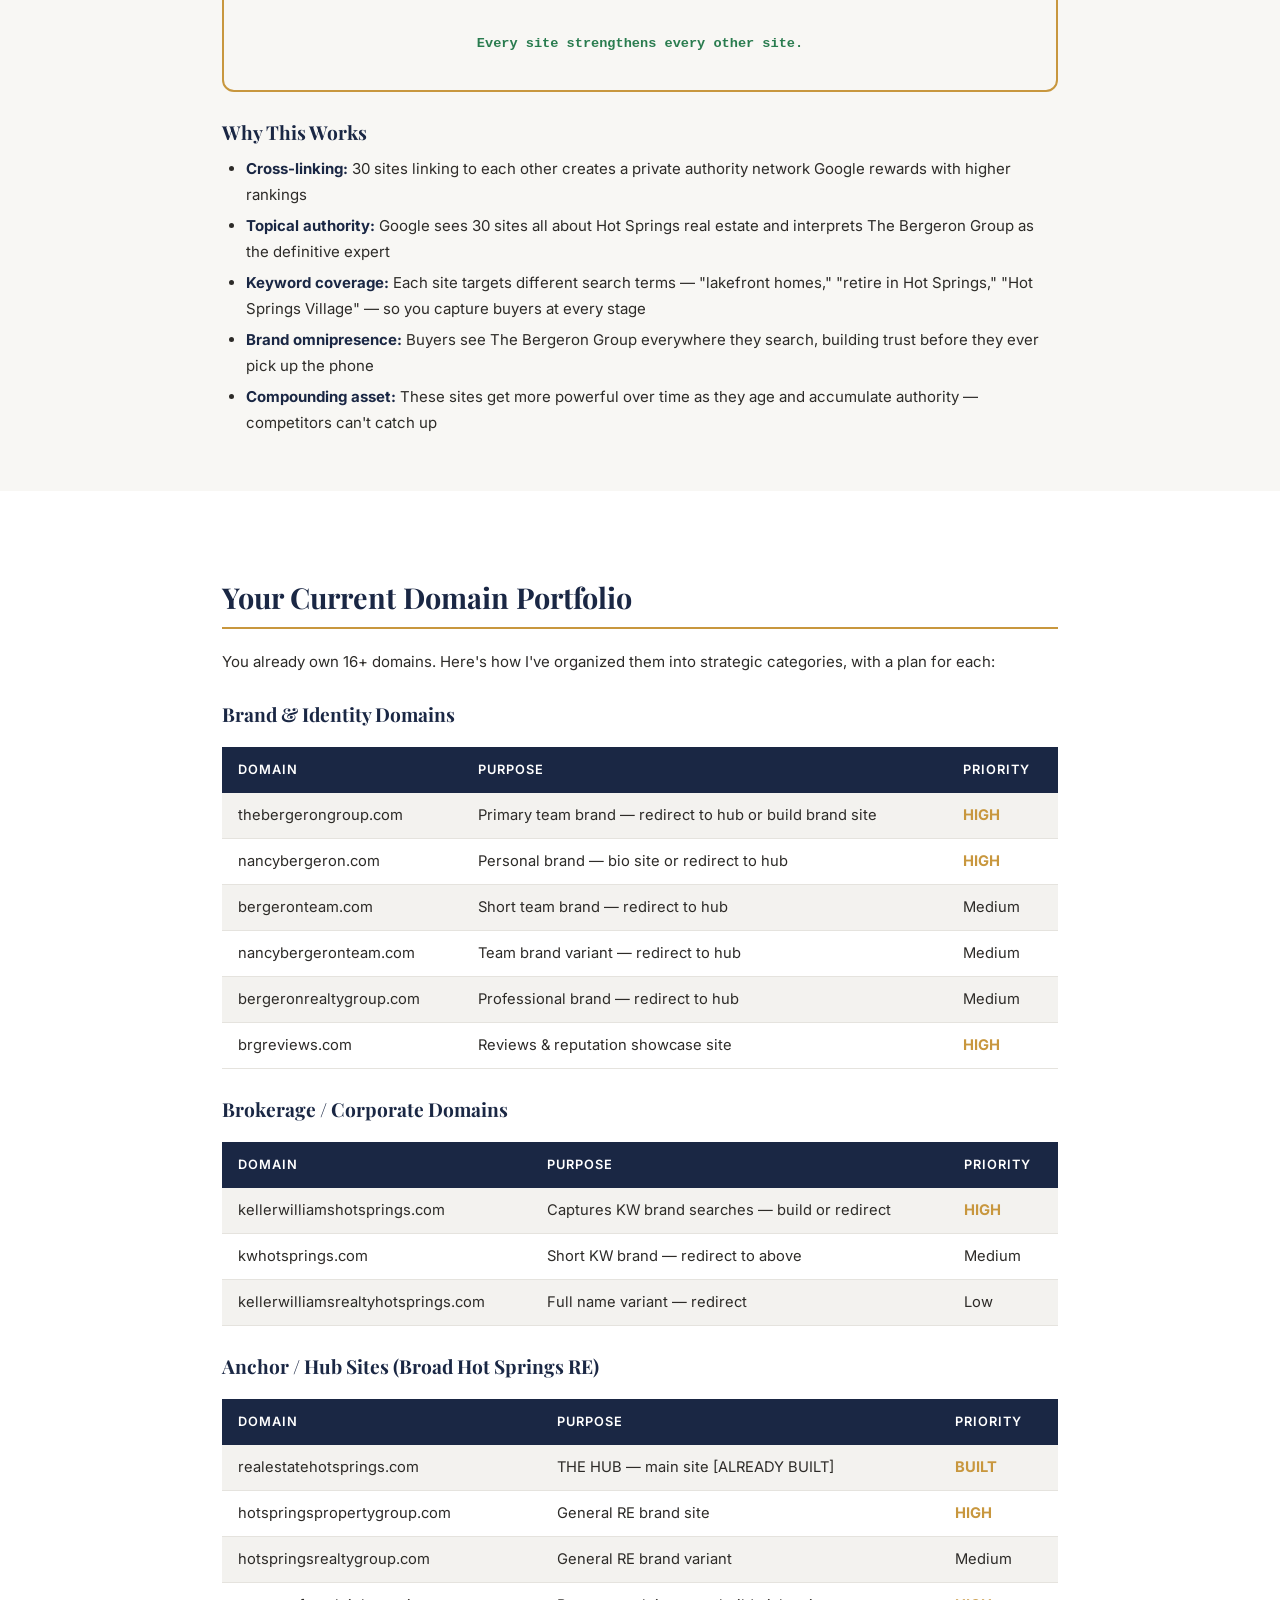
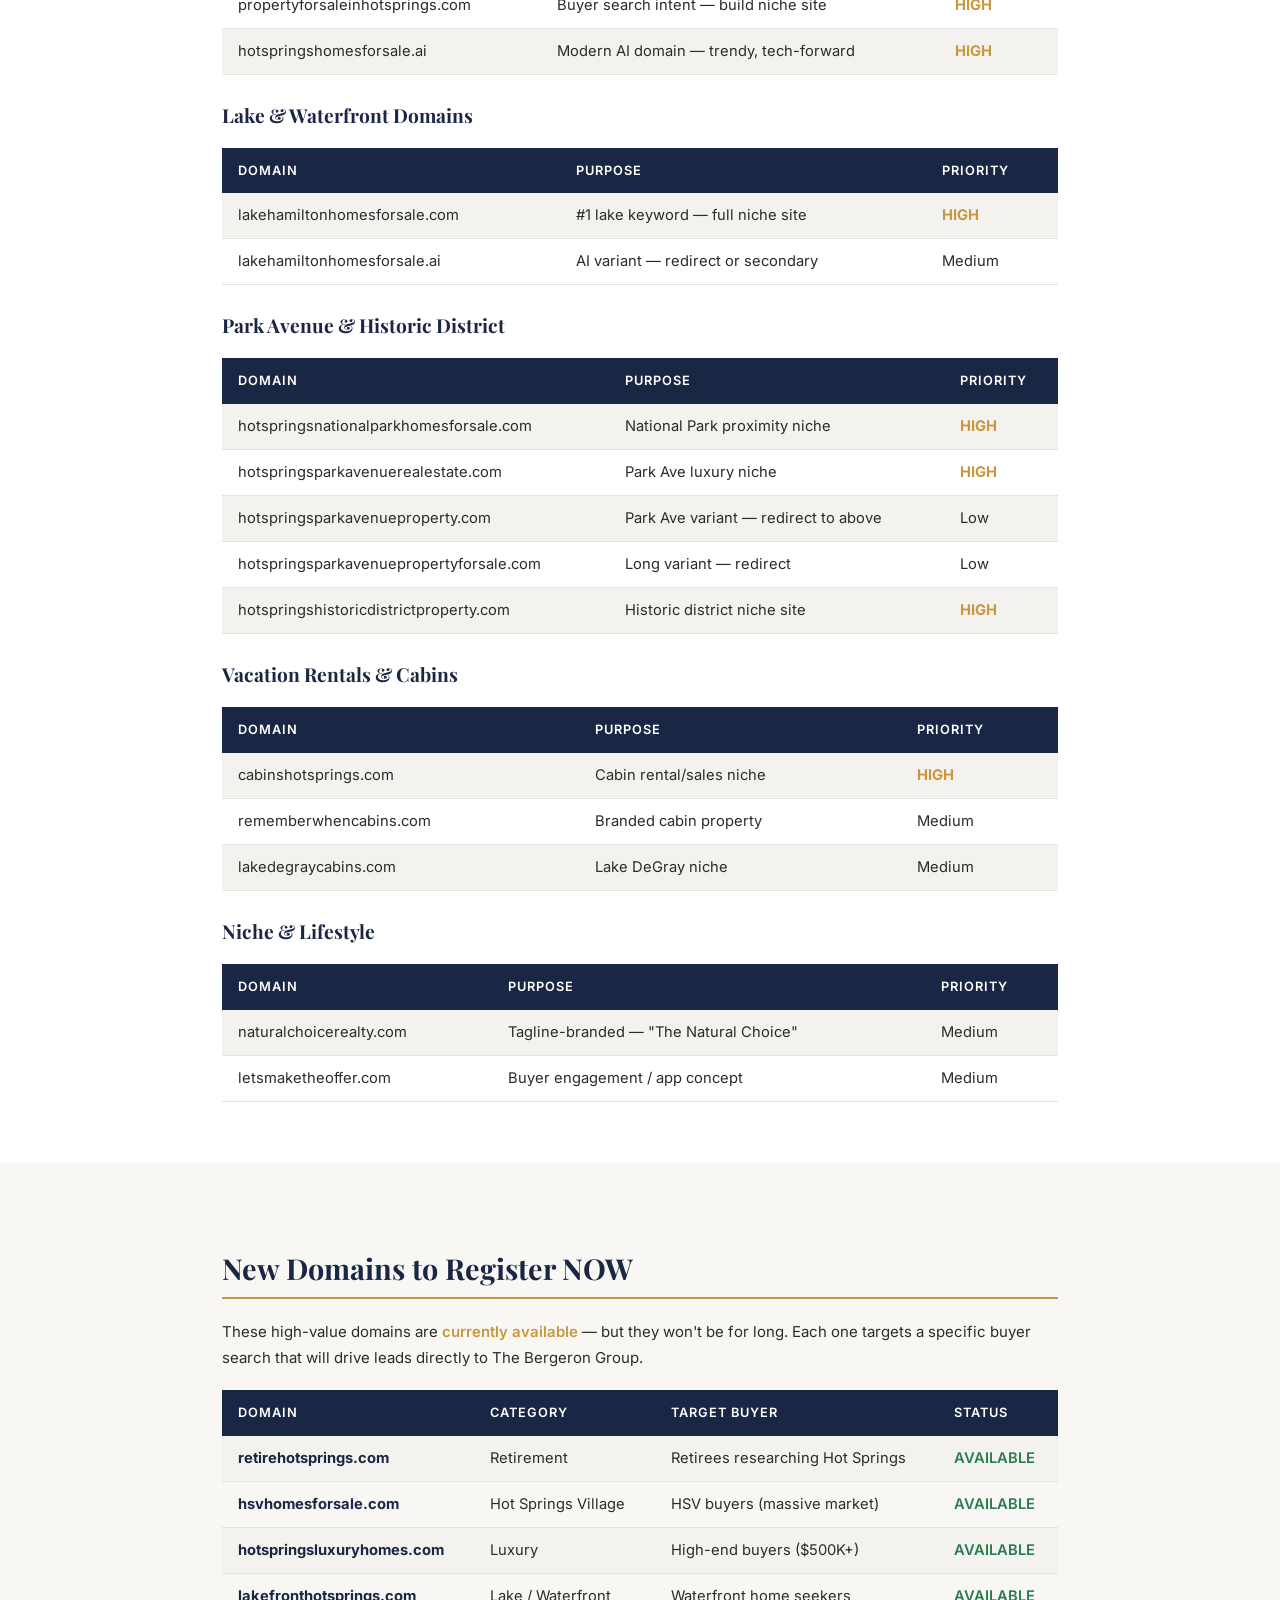
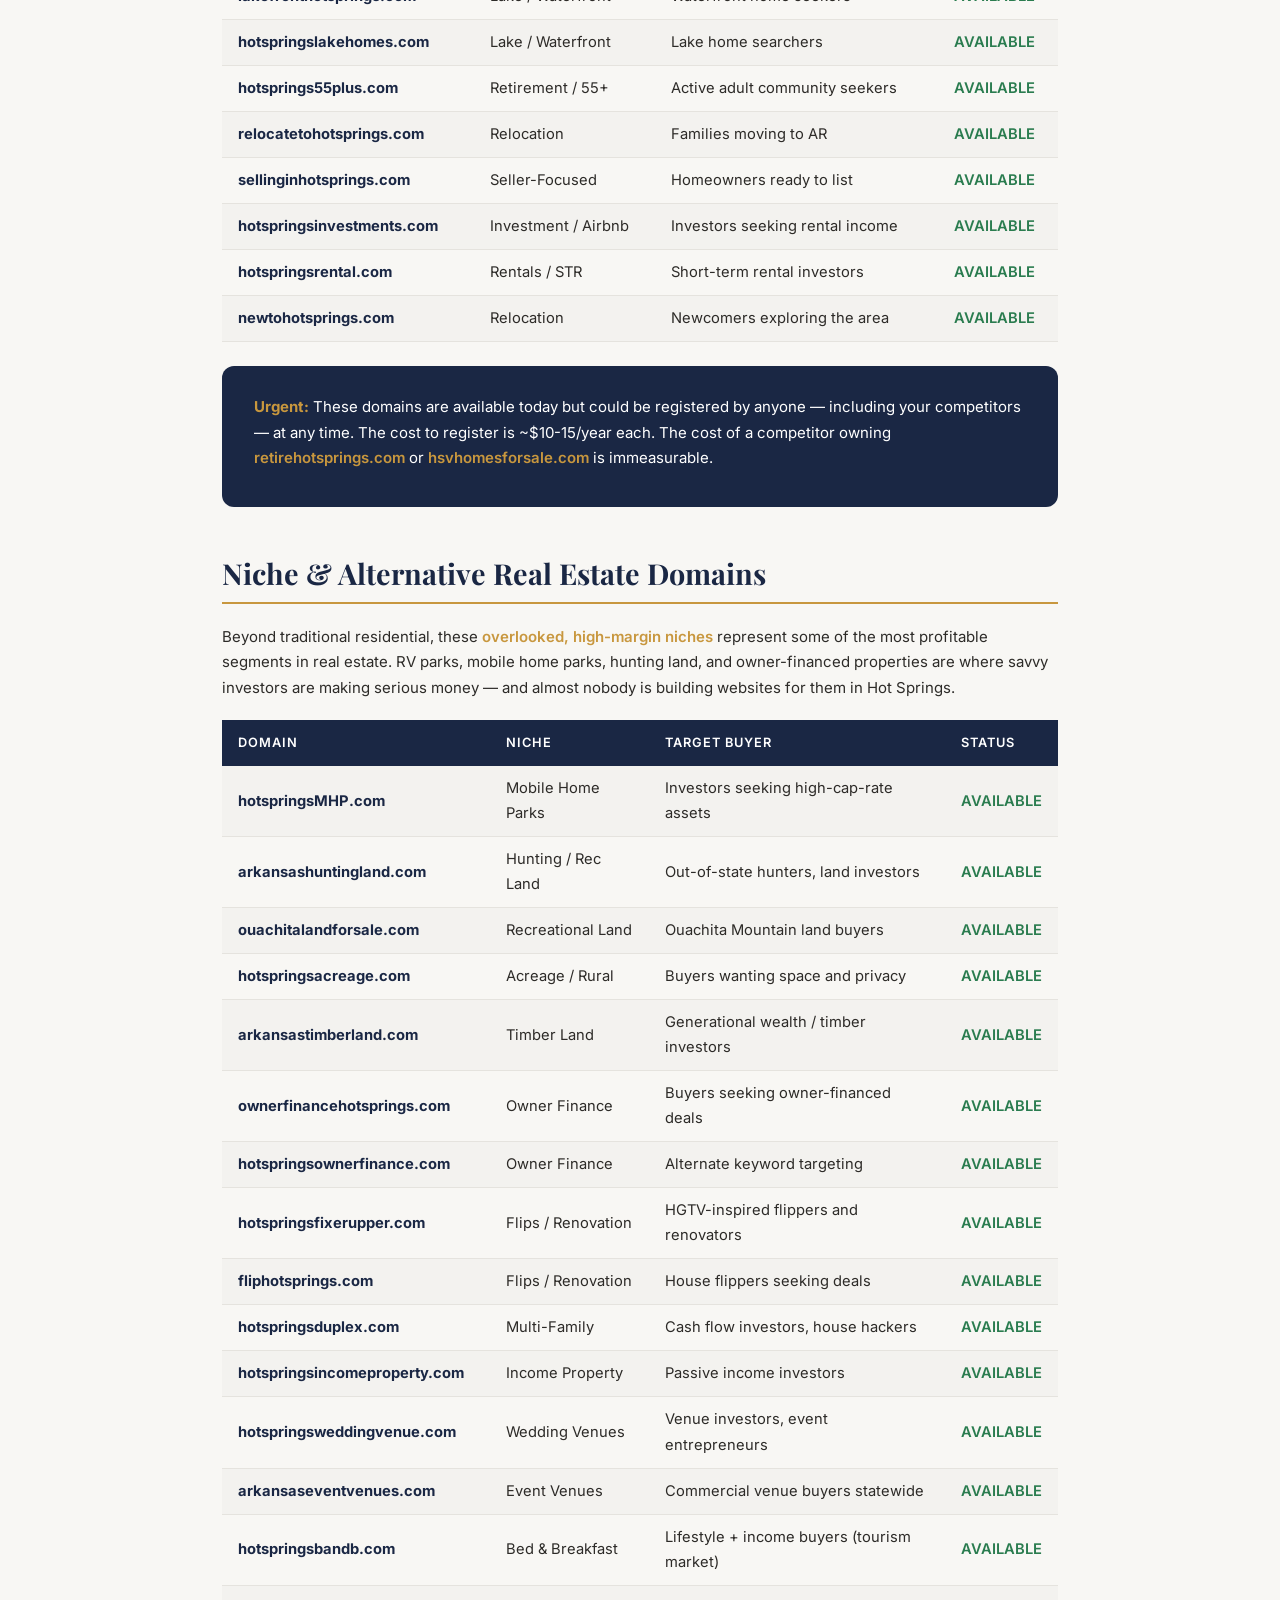
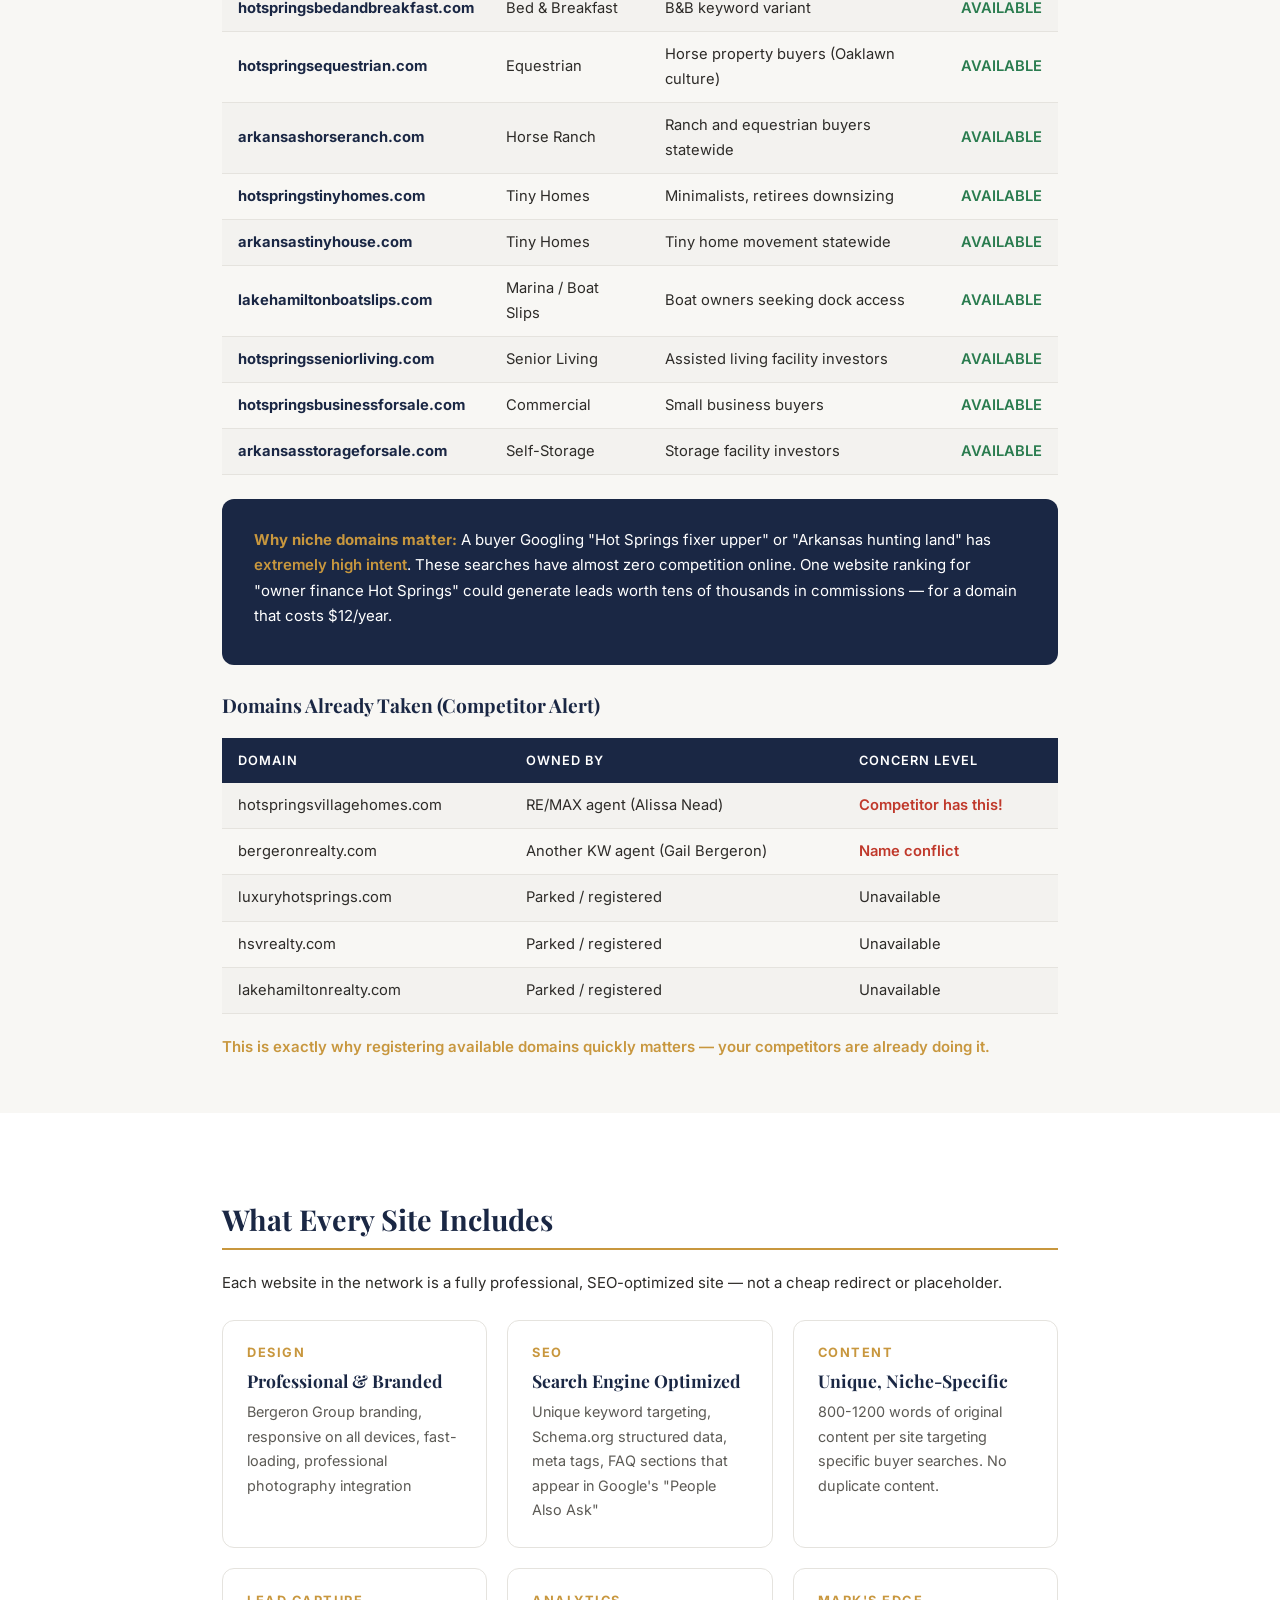
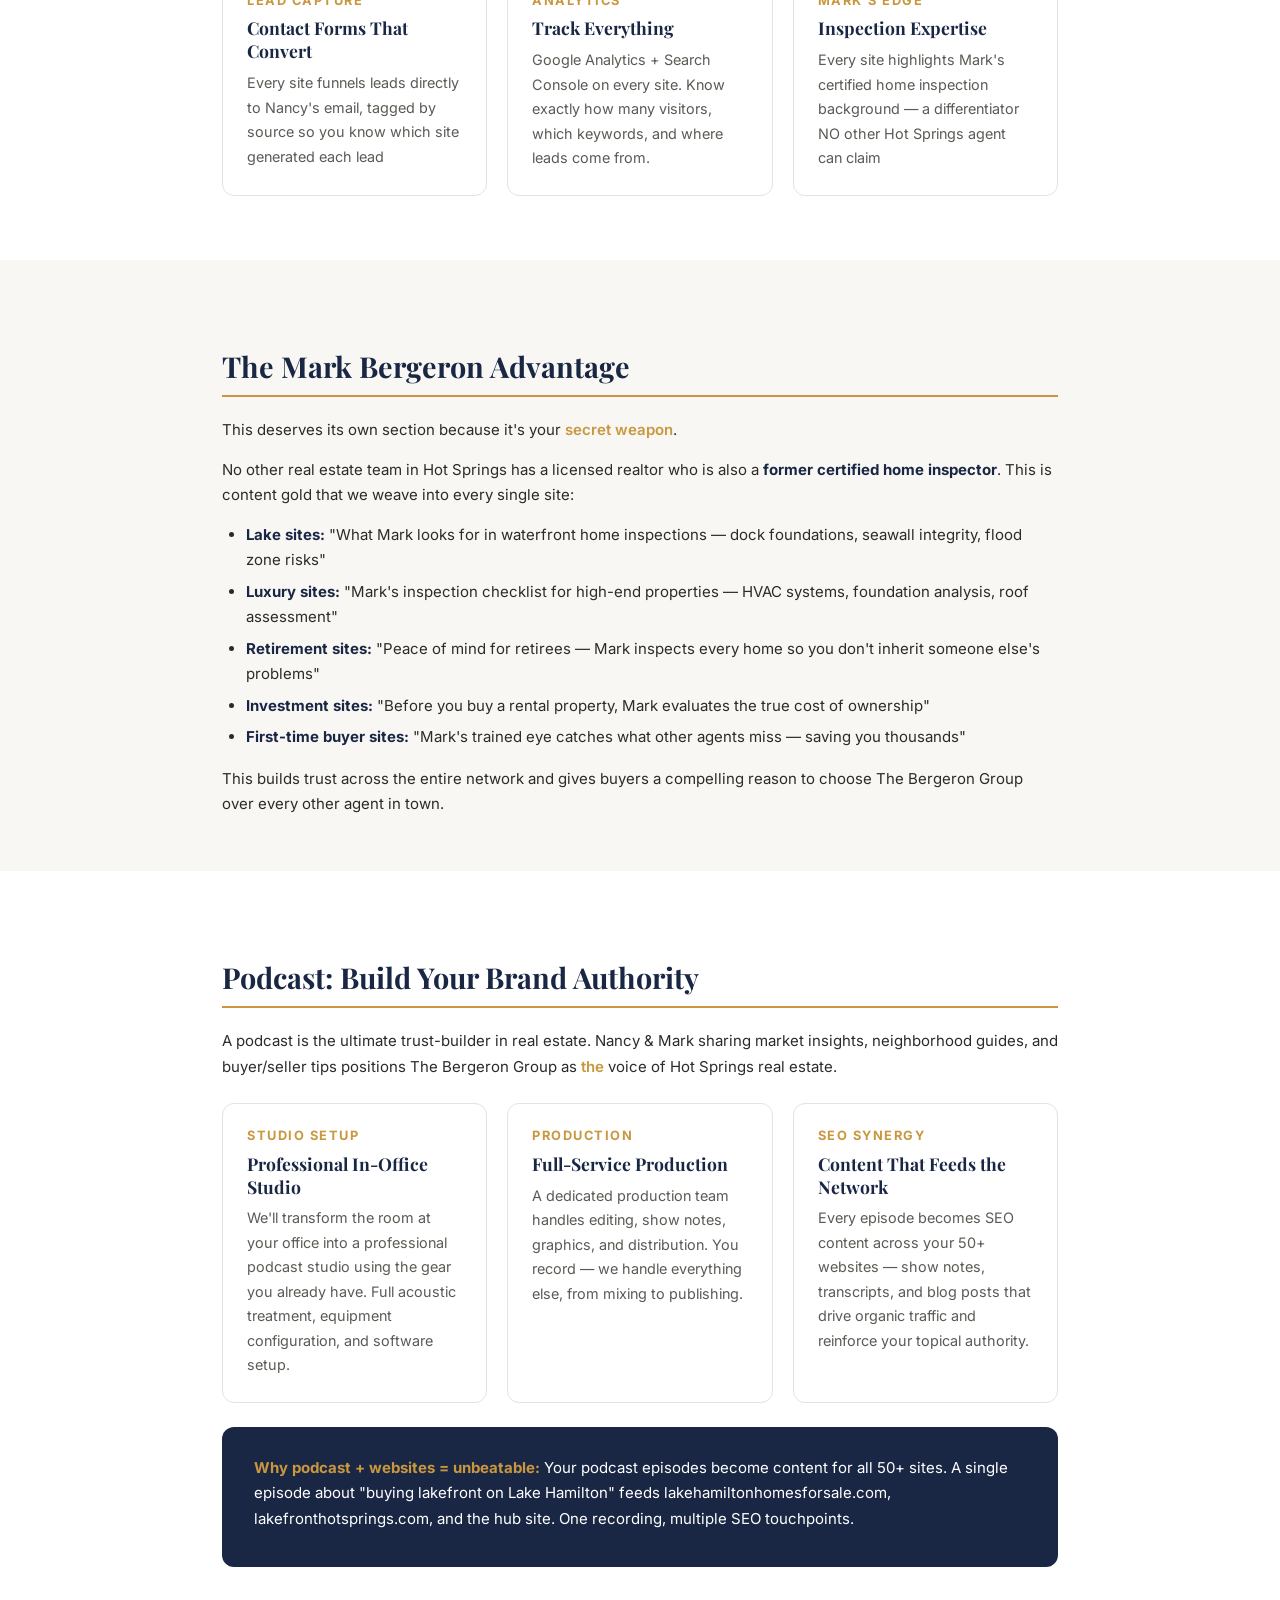
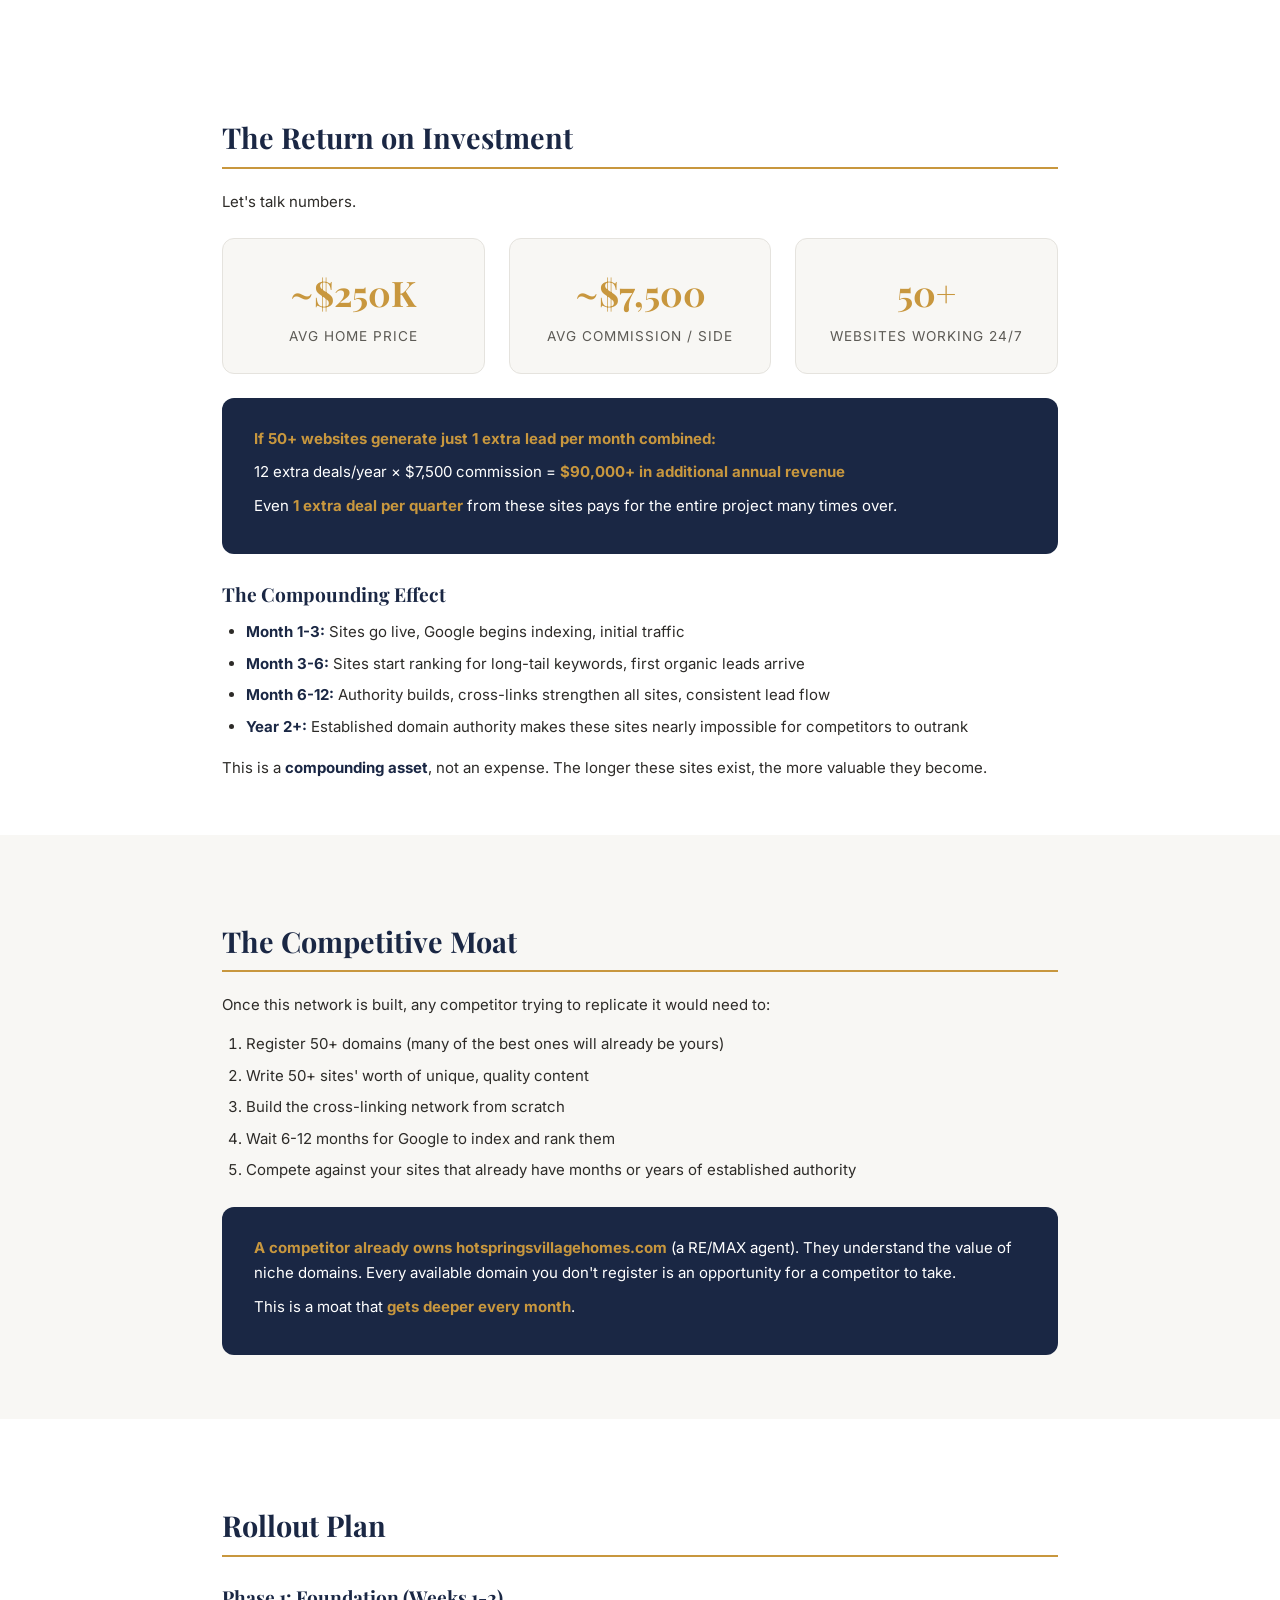
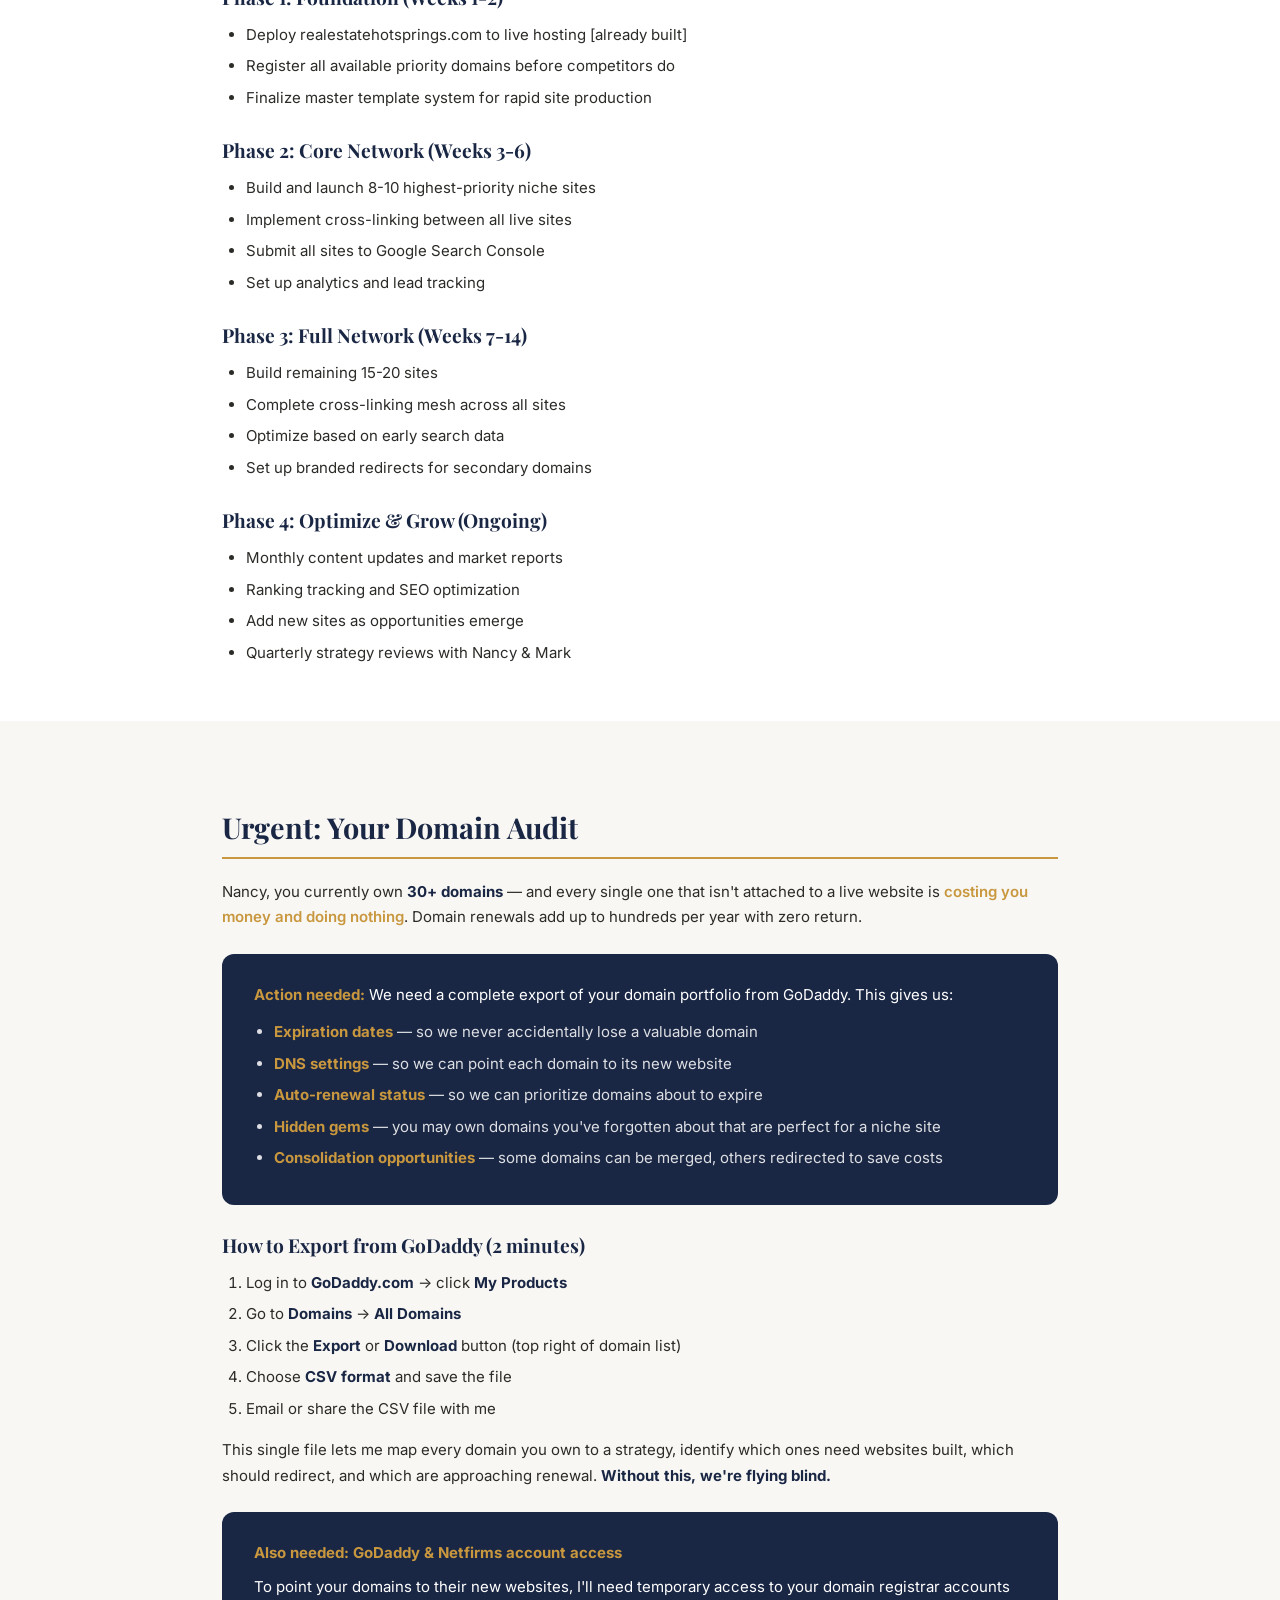
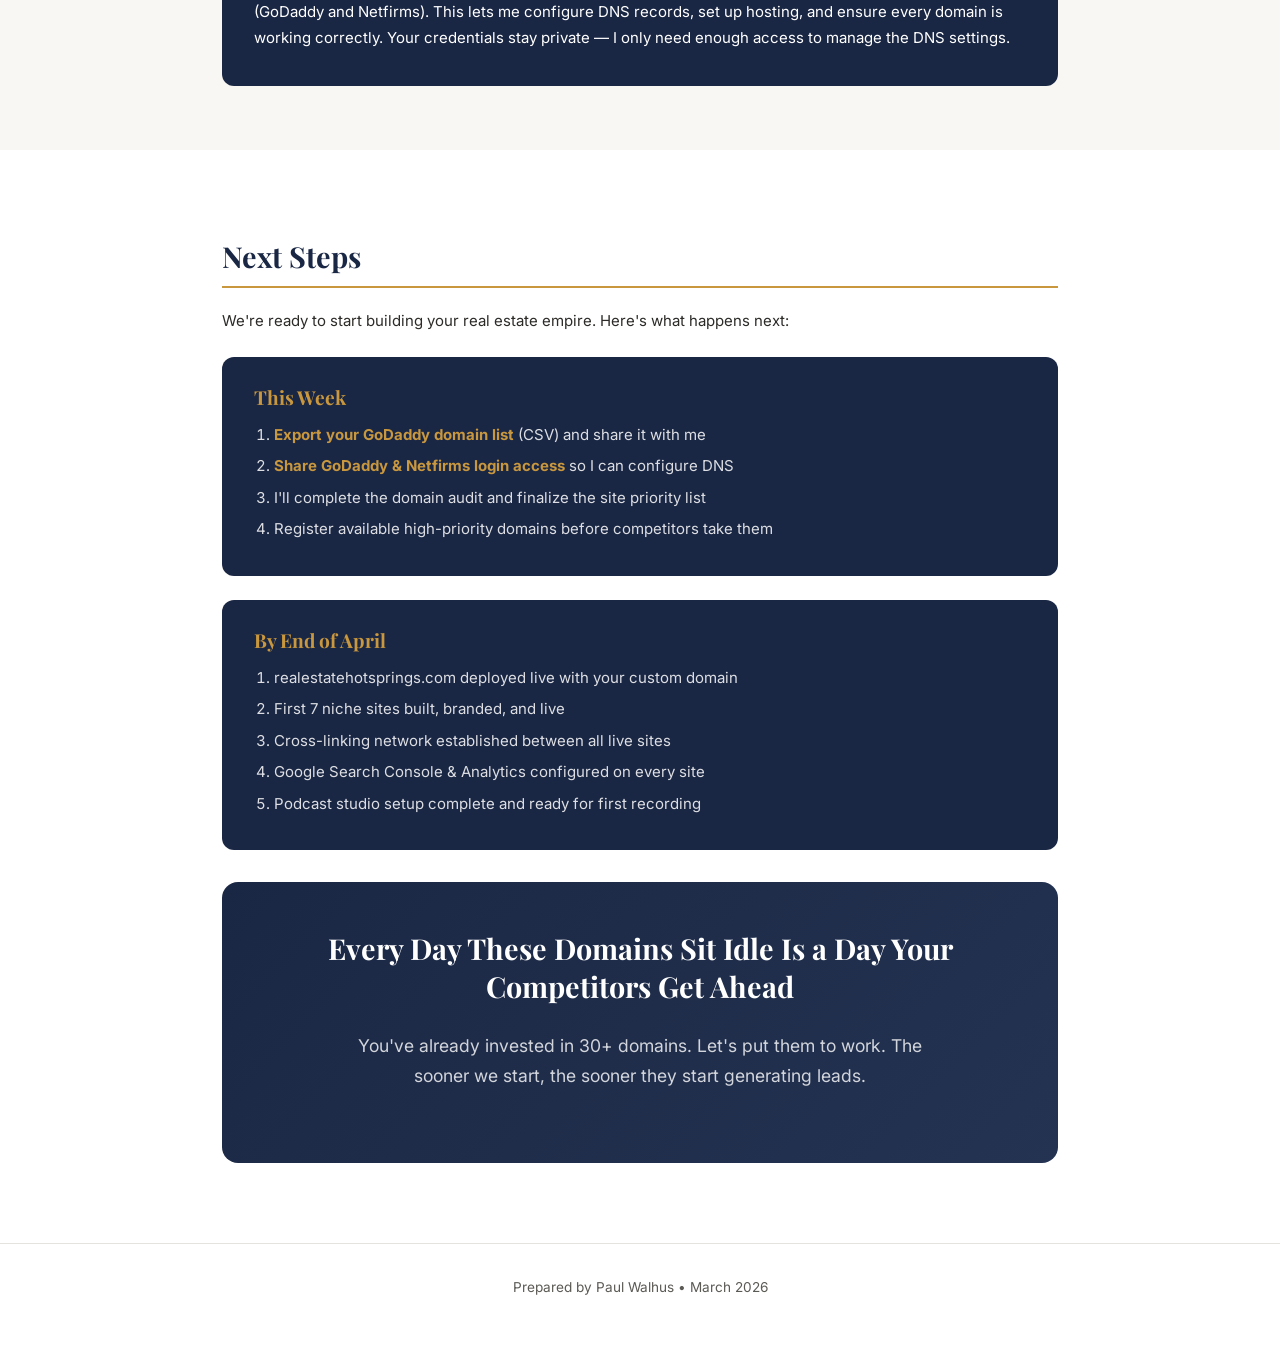
==== commit dba9db5c: "Add hosting proposal, Brett Belau pitch, and update proposal with GoDaddy export - hosting.html: ful" ====
--- a/proposal.html
+++ b/proposal.html
@@ -703,13 +703,13 @@
           <span class="label">Avg Commission / Side</span>
         </div>
         <div class="stat-box">
-          <span class="number">30</span>
+          <span class="number">50+</span>
           <span class="label">Websites Working 24/7</span>
         </div>
       </div>
 
       <div class="highlight">
-        <p><strong>If 30 websites generate just 1 extra lead per month combined:</strong></p>
+        <p><strong>If 50+ websites generate just 1 extra lead per month combined:</strong></p>
         <p>12 extra deals/year &times; $7,500 commission = <strong>$90,000+ in additional annual revenue</strong></p>
         <p>Even <strong>1 extra deal per quarter</strong> from these sites pays for the entire project many times over.</p>
       </div>
@@ -731,8 +731,8 @@
       <h2>The Competitive Moat</h2>
       <p>Once this network is built, any competitor trying to replicate it would need to:</p>
       <ol>
-        <li>Register 30+ domains (many of the best ones will already be yours)</li>
-        <li>Write 30 sites' worth of unique, quality content</li>
+        <li>Register 50+ domains (many of the best ones will already be yours)</li>
+        <li>Write 50+ sites' worth of unique, quality content</li>
         <li>Build the cross-linking network from scratch</li>
         <li>Wait 6-12 months for Google to index and rank them</li>
         <li>Compete against your sites that already have months or years of established authority</li>
@@ -783,20 +783,76 @@
     </div>
   </div>
 
-  <!-- CTA -->
+  <!-- Domain Audit -->
+  <div class="section-alt">
+    <div class="container">
+      <h2>Urgent: Your Domain Audit</h2>
+      <p>Nancy, you currently own <strong>30+ domains</strong> — and every single one that isn't attached to a live website is <em>costing you money and doing nothing</em>. Domain renewals add up to hundreds per year with zero return.</p>
+
+      <div class="highlight">
+        <p><strong>Action needed:</strong> We need a complete export of your domain portfolio from GoDaddy. This gives us:</p>
+        <ul style="margin:12px 0 0 20px; color: rgba(255,255,255,0.85);">
+          <li><strong>Expiration dates</strong> — so we never accidentally lose a valuable domain</li>
+          <li><strong>DNS settings</strong> — so we can point each domain to its new website</li>
+          <li><strong>Auto-renewal status</strong> — so we can prioritize domains about to expire</li>
+          <li><strong>Hidden gems</strong> — you may own domains you've forgotten about that are perfect for a niche site</li>
+          <li><strong>Consolidation opportunities</strong> — some domains can be merged, others redirected to save costs</li>
+        </ul>
+      </div>
+
+      <h3>How to Export from GoDaddy (2 minutes)</h3>
+      <ol>
+        <li>Log in to <strong>GoDaddy.com</strong> &rarr; click <strong>My Products</strong></li>
+        <li>Go to <strong>Domains</strong> &rarr; <strong>All Domains</strong></li>
+        <li>Click the <strong>Export</strong> or <strong>Download</strong> button (top right of domain list)</li>
+        <li>Choose <strong>CSV format</strong> and save the file</li>
+        <li>Email or share the CSV file with me</li>
+      </ol>
+      <p>This single file lets me map every domain you own to a strategy, identify which ones need websites built, which should redirect, and which are approaching renewal. <strong>Without this, we're flying blind.</strong></p>
+
+      <div class="highlight">
+        <p><strong>Also needed: GoDaddy &amp; Netfirms account access</strong></p>
+        <p>To point your domains to their new websites, I'll need temporary access to your domain registrar accounts (GoDaddy and Netfirms). This lets me configure DNS records, set up hosting, and ensure every domain is working correctly. Your credentials stay private — I only need enough access to manage the DNS settings.</p>
+      </div>
+    </div>
+  </div>
+
+  <!-- Next Steps -->
   <div class="section">
     <div class="container">
-      <div class="cta-box">
-        <h2>Let's Build Your Real Estate Empire</h2>
-        <p>You've already proven you're the best team in Hot Springs. These 30 websites make sure every buyer in America knows it before they ever pick up the phone.</p>
-        <a href="mailto:walhus@gmail.com" class="btn">Let's Get Started</a>
+      <h2>Next Steps</h2>
+      <p>We're ready to start building your real estate empire. Here's what happens next:</p>
+
+      <div class="highlight">
+        <h3 style="color: var(--gold); margin-top:0;">This Week</h3>
+        <ol style="color: rgba(255,255,255,0.85); margin: 12px 0 0 20px;">
+          <li><strong>Export your GoDaddy domain list</strong> (CSV) and share it with me</li>
+          <li><strong>Share GoDaddy &amp; Netfirms login access</strong> so I can configure DNS</li>
+          <li>I'll complete the domain audit and finalize the site priority list</li>
+          <li>Register available high-priority domains before competitors take them</li>
+        </ol>
+      </div>
+
+      <div class="highlight" style="margin-top: 16px;">
+        <h3 style="color: var(--gold); margin-top:0;">By End of April</h3>
+        <ol style="color: rgba(255,255,255,0.85); margin: 12px 0 0 20px;">
+          <li>realestatehotsprings.com deployed live with your custom domain</li>
+          <li>First 7 niche sites built, branded, and live</li>
+          <li>Cross-linking network established between all live sites</li>
+          <li>Google Search Console &amp; Analytics configured on every site</li>
+          <li>Podcast studio setup complete and ready for first recording</li>
+        </ol>
+      </div>
+
+      <div class="cta-box" style="margin-top: 32px;">
+        <h2>Every Day These Domains Sit Idle Is a Day Your Competitors Get Ahead</h2>
+        <p>You've already invested in 30+ domains. Let's put them to work. The sooner we start, the sooner they start generating leads.</p>
       </div>
     </div>
   </div>
 
   <div class="footer">
     <p>Prepared by Paul Walhus &bull; March 2026</p>
-    <p>Questions? walhus@gmail.com</p>
   </div>
 
 </body>
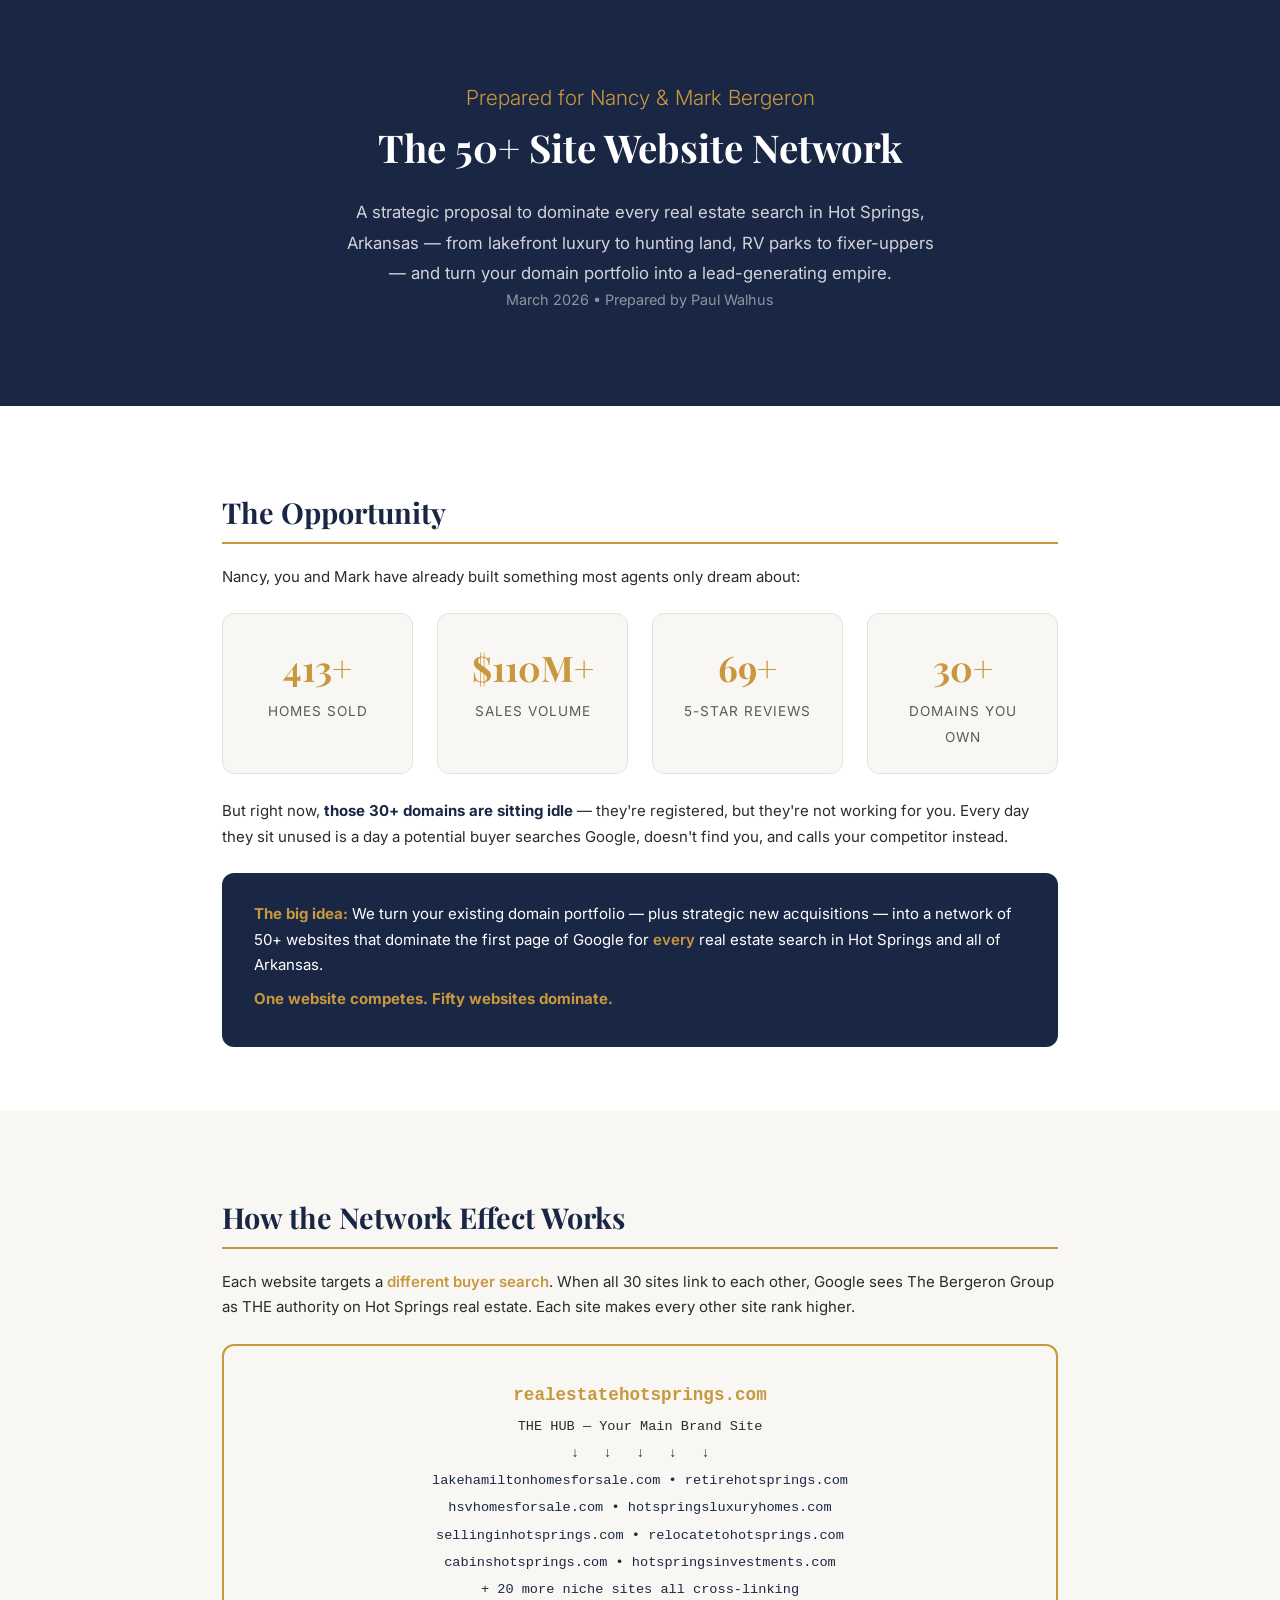
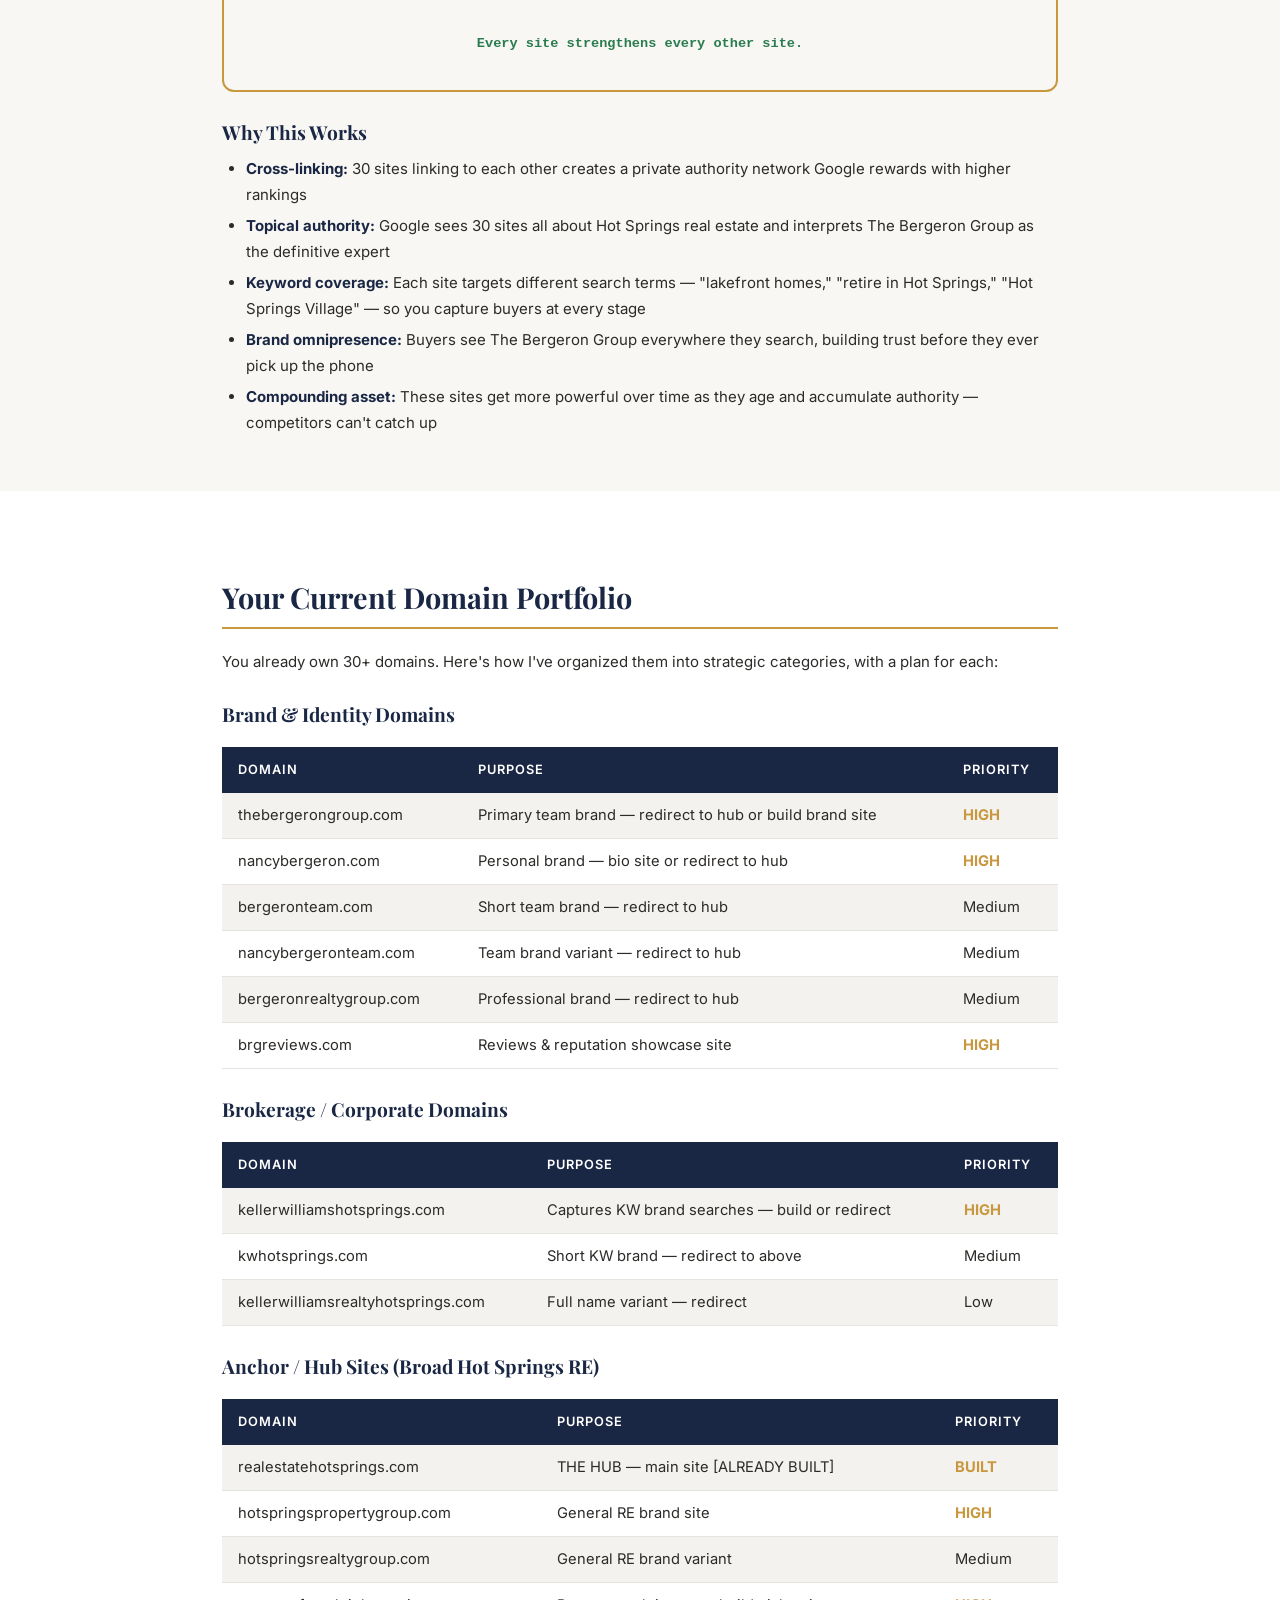
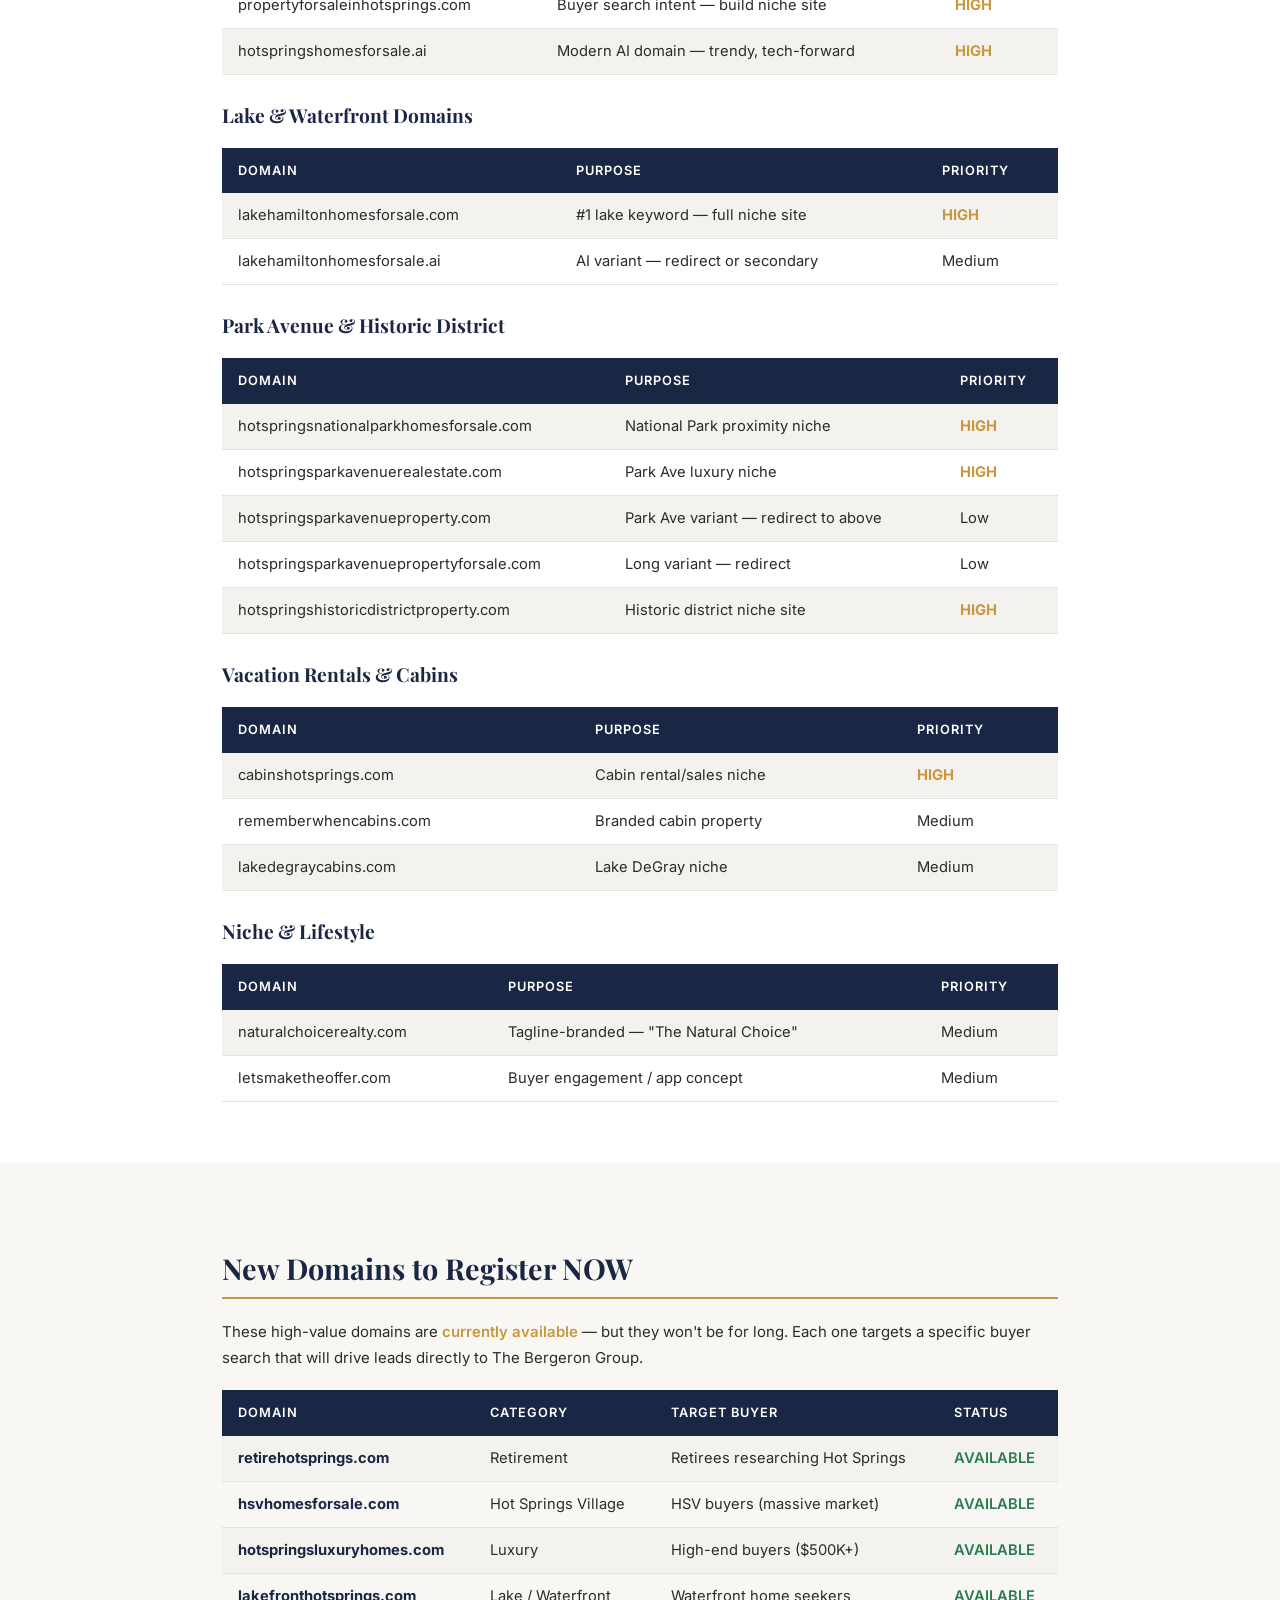
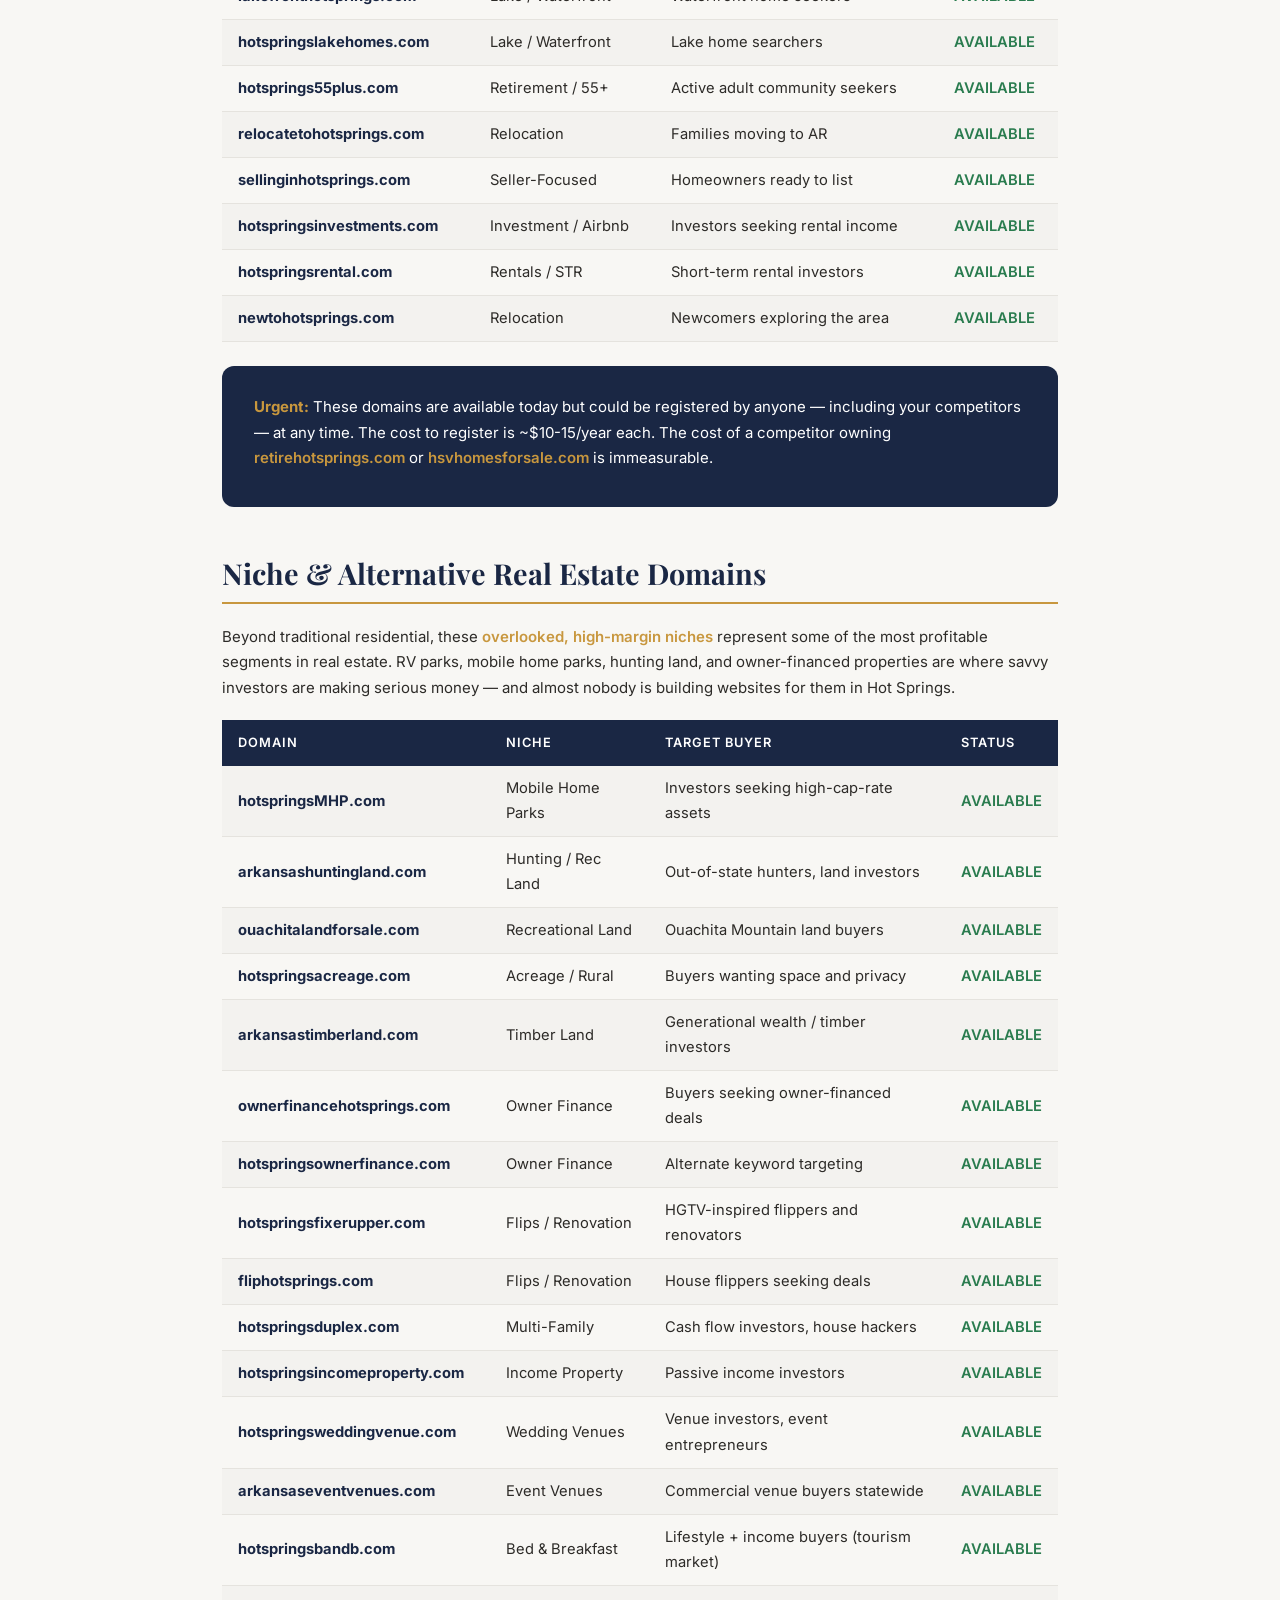
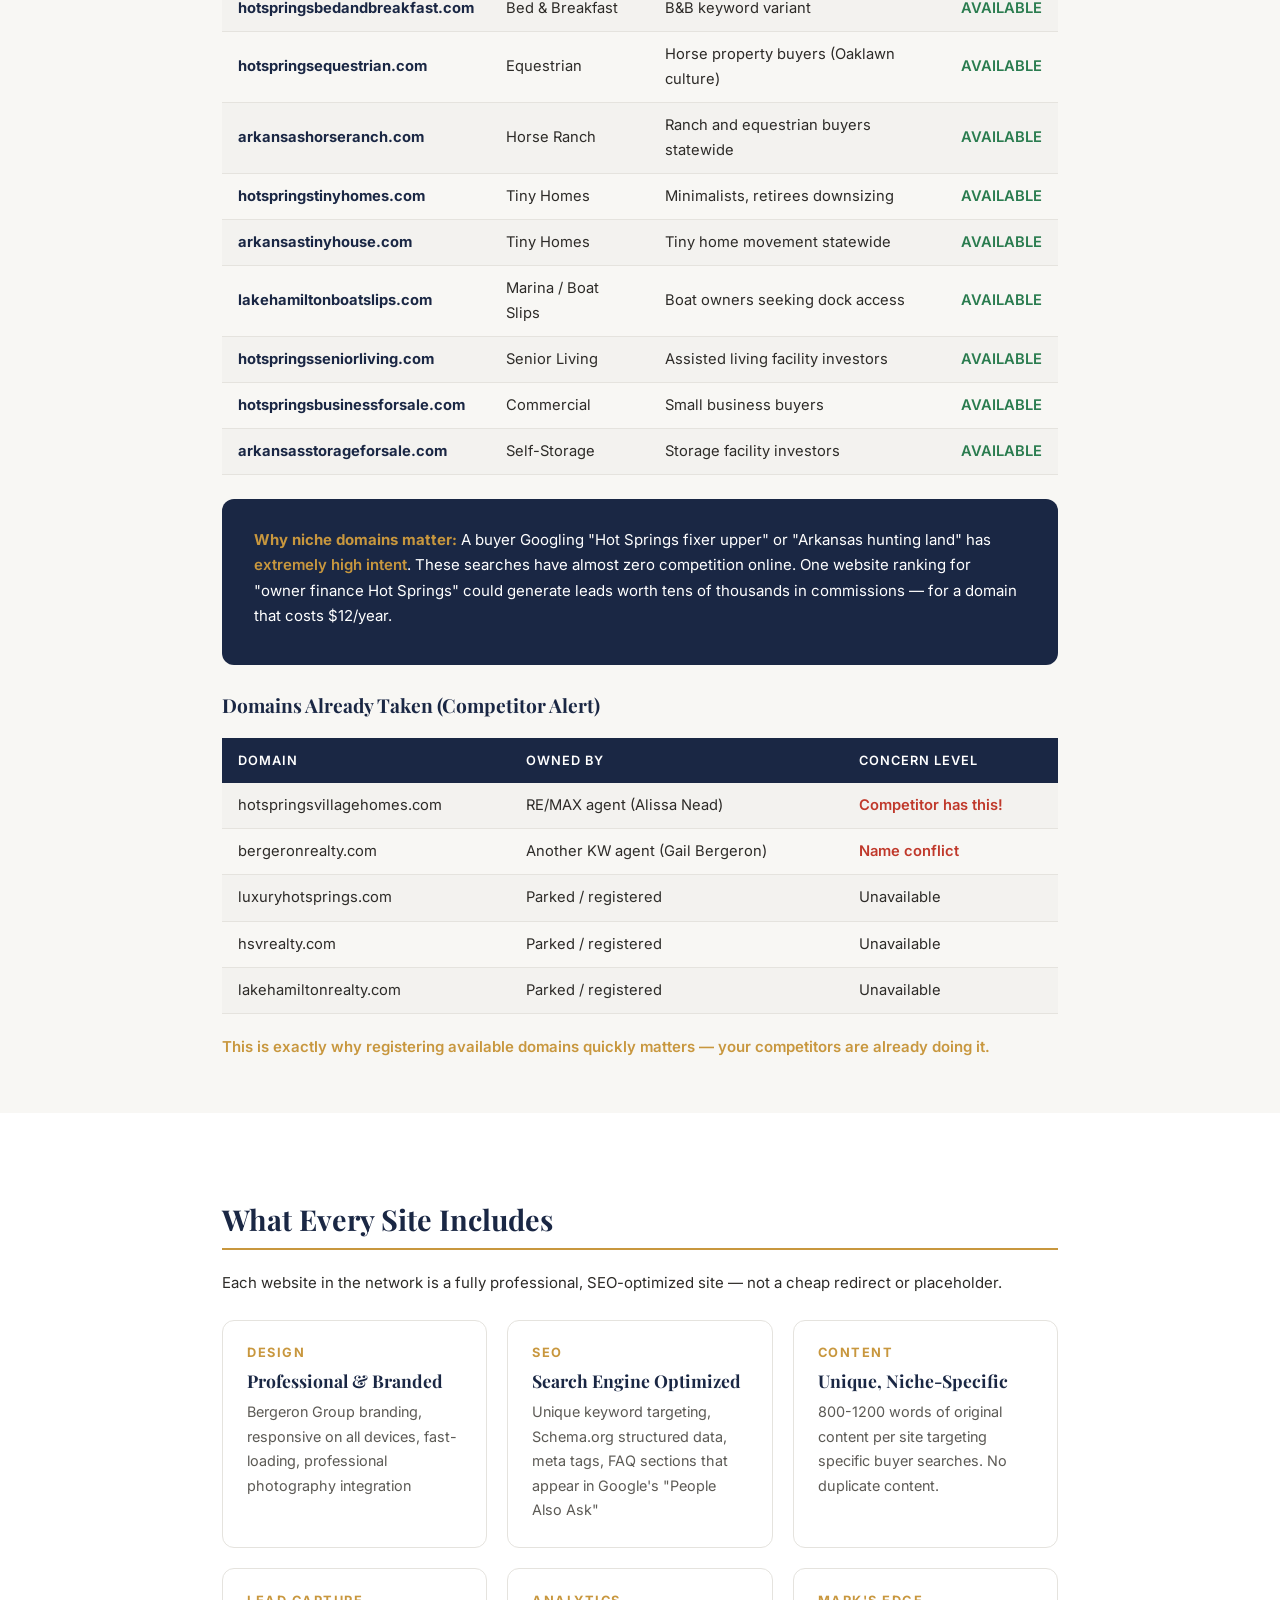
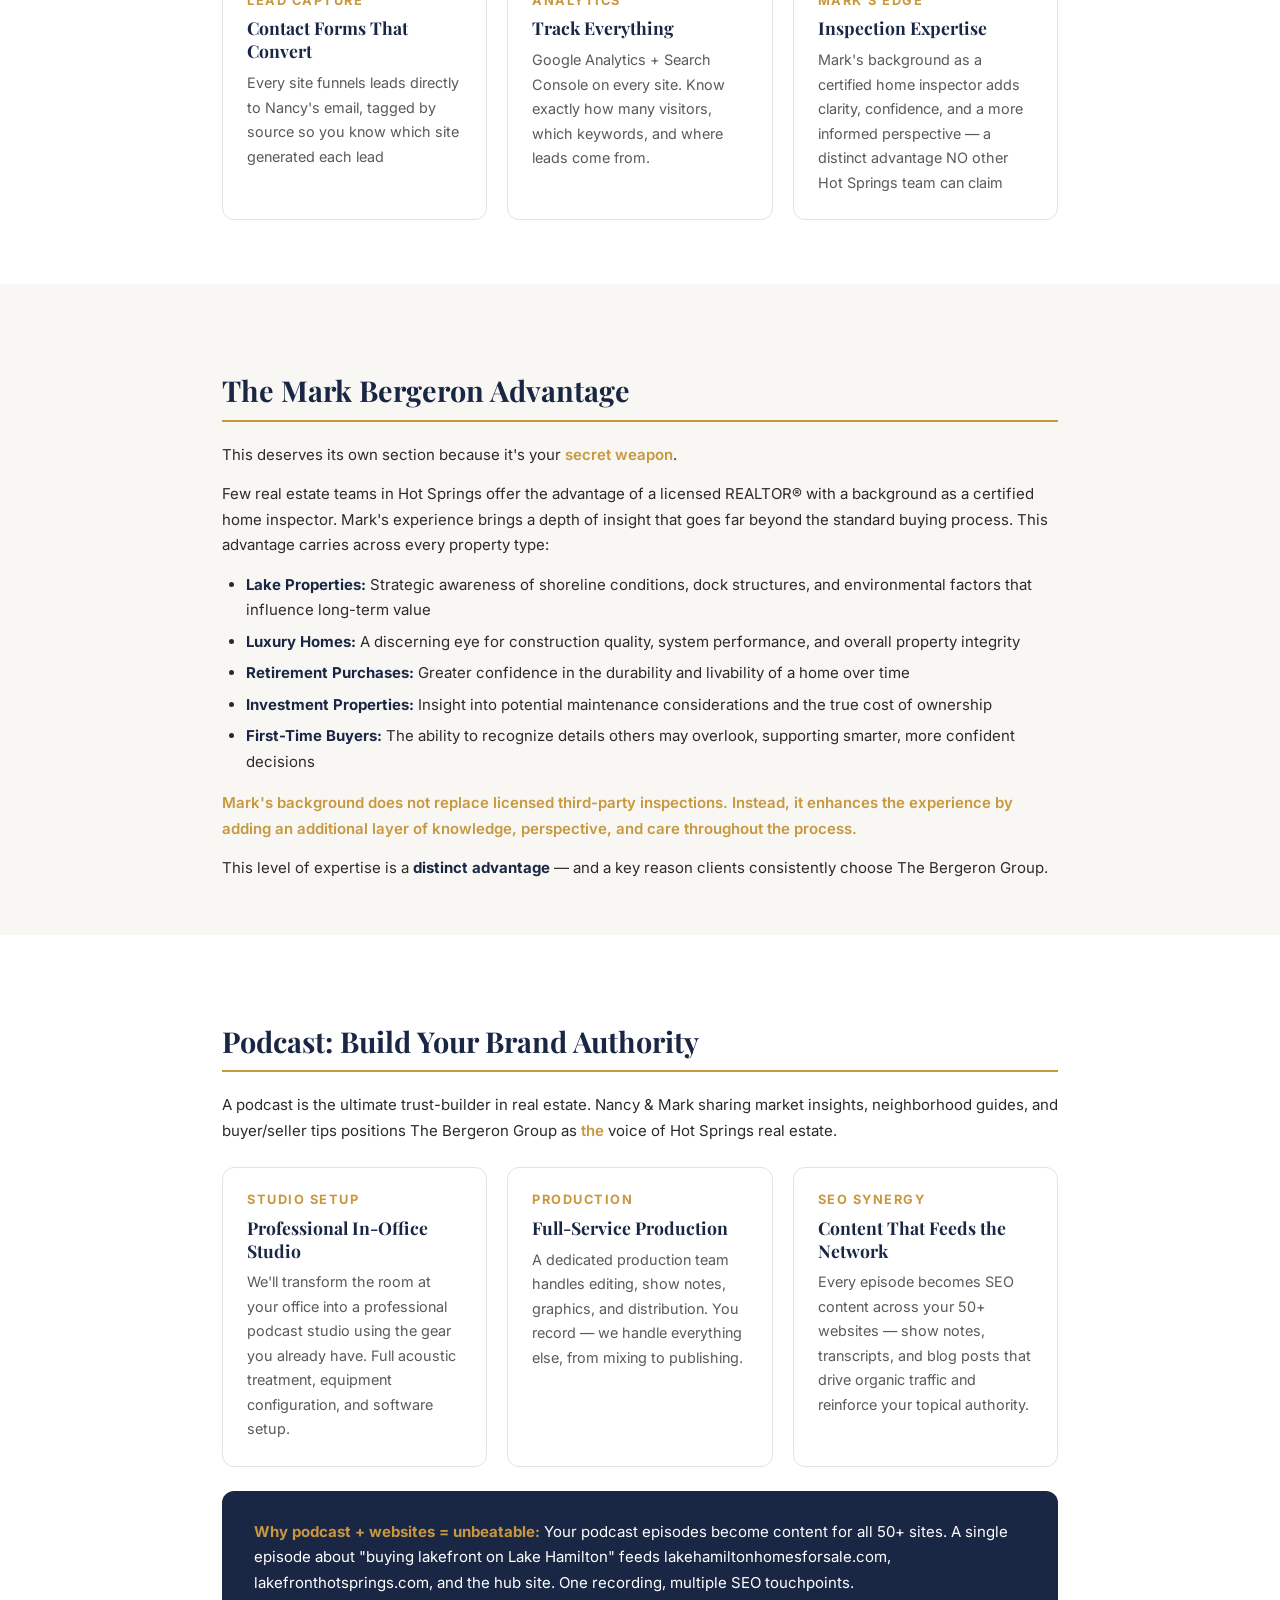
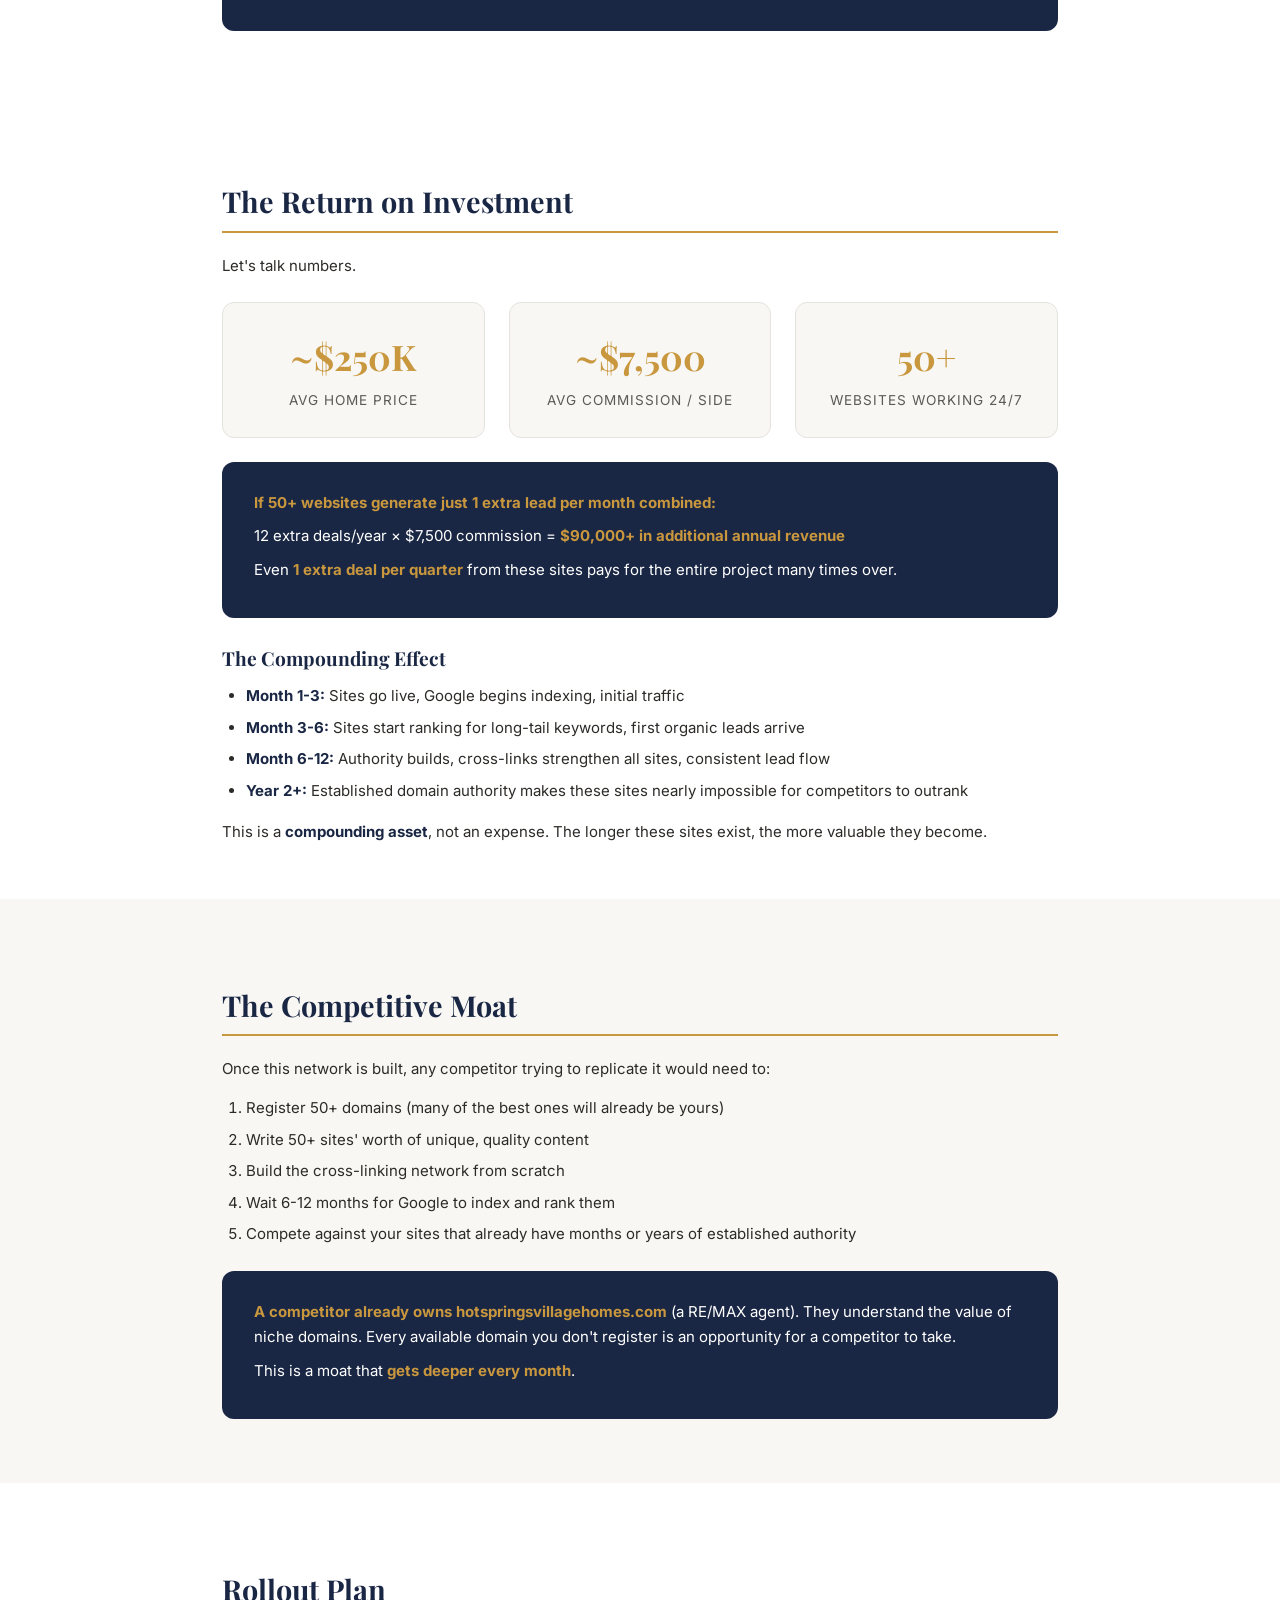
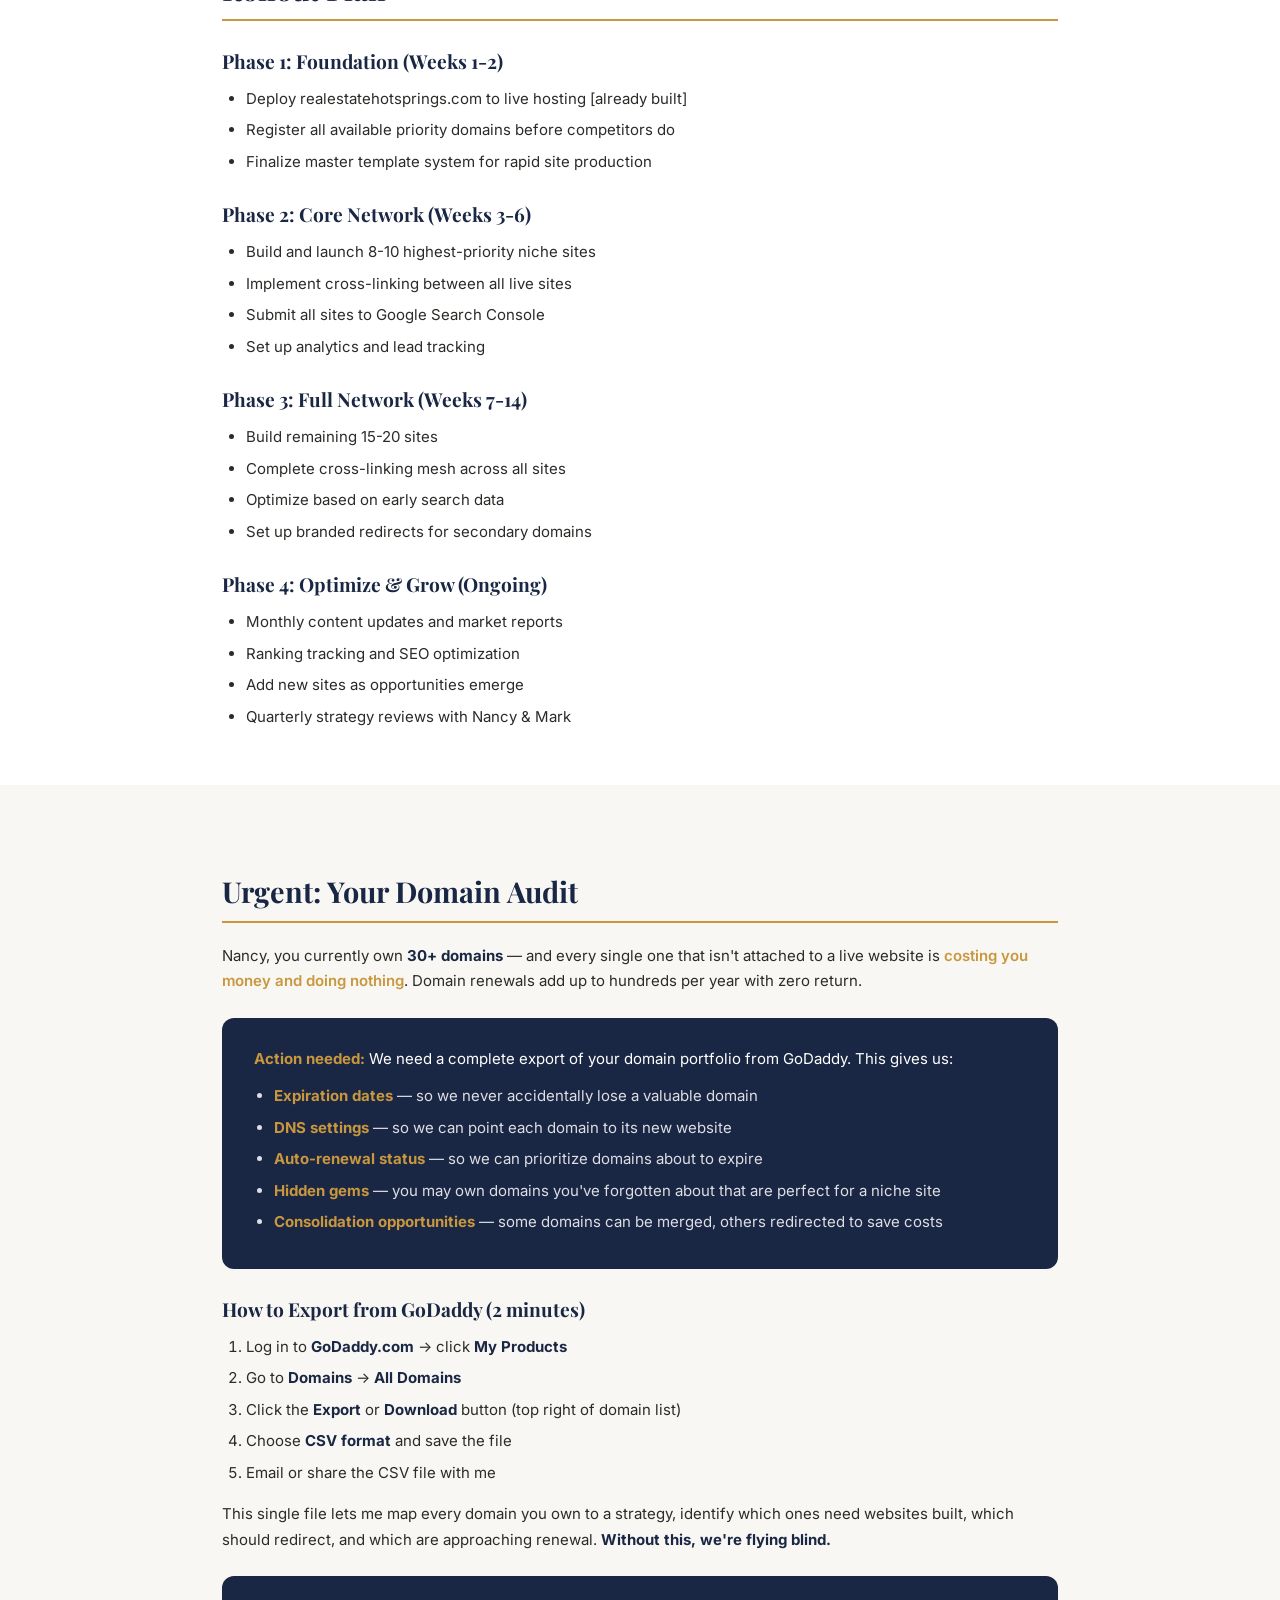
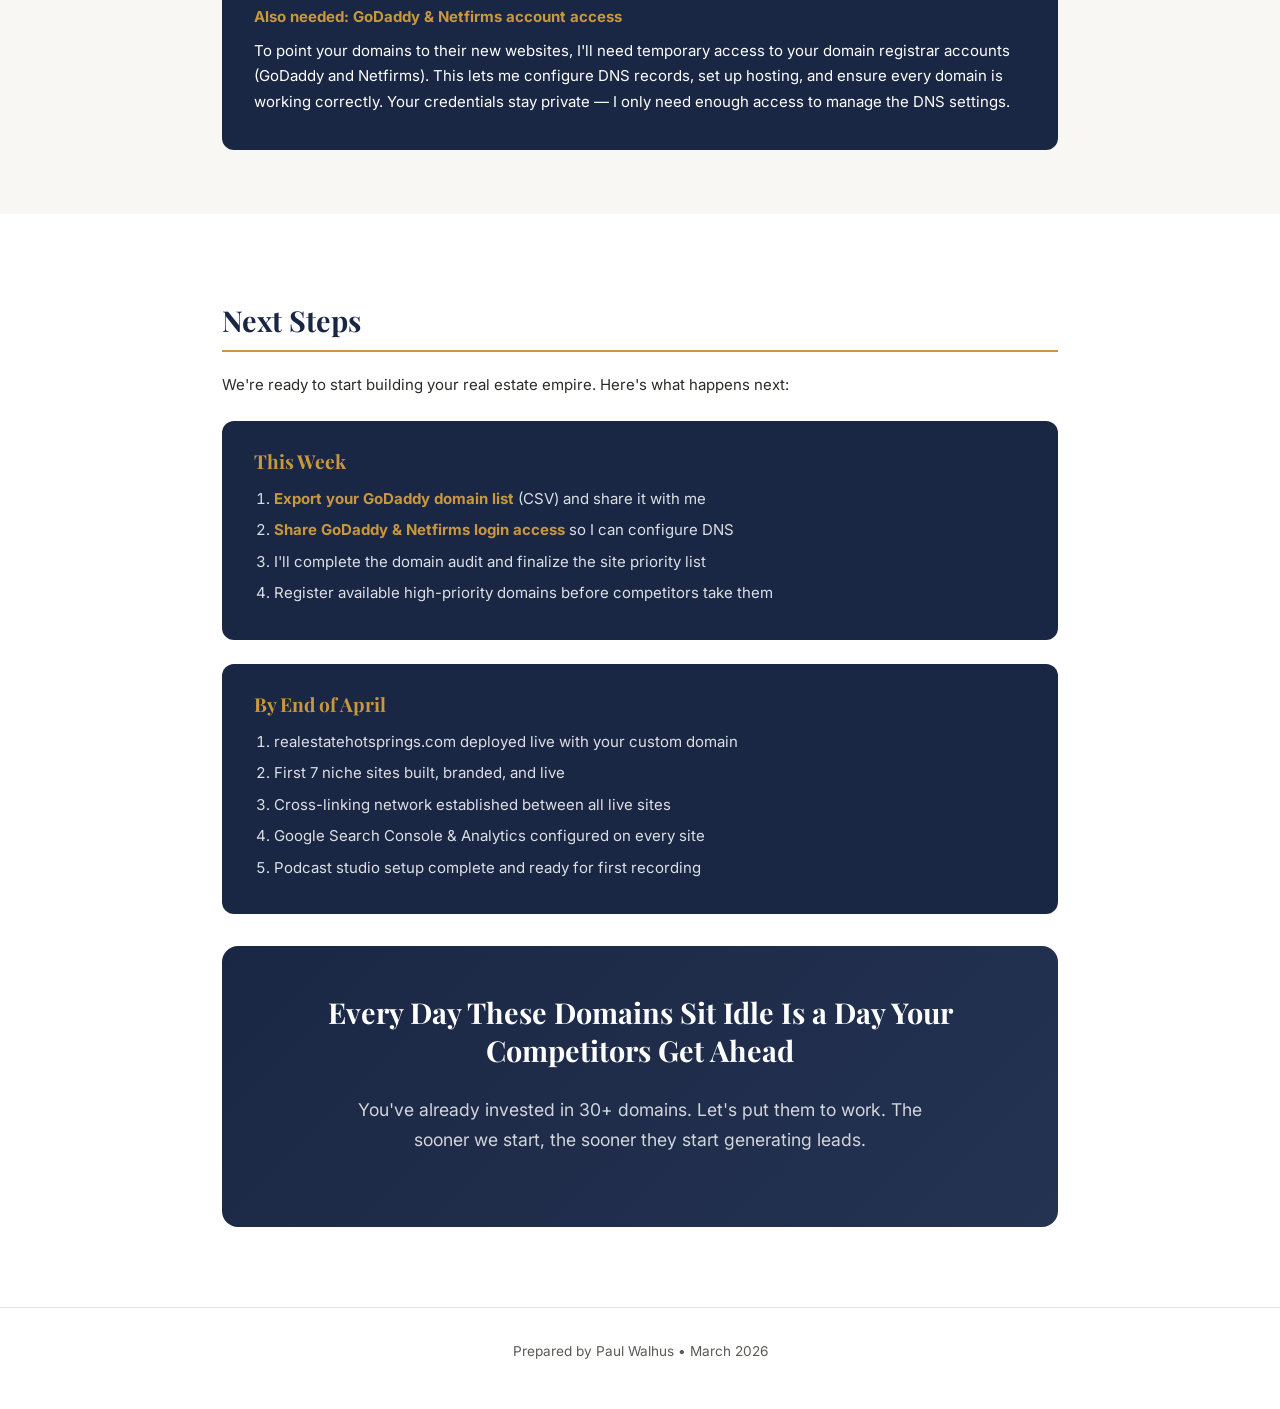
==== commit 8051baa7: "Add Nancy's real images, update Mark's bio, add portrait to About section Co-Authored-By: Claude Opu" ====
--- a/proposal.html
+++ b/proposal.html
@@ -243,12 +243,12 @@
           <span class="label">5-Star Reviews</span>
         </div>
         <div class="stat-box">
-          <span class="number">16+</span>
+          <span class="number">30+</span>
           <span class="label">Domains You Own</span>
         </div>
       </div>
 
-      <p>But right now, <strong>those 16+ domains are sitting idle</strong> &mdash; they're registered, but they're not working for you. Every day they sit unused is a day a potential buyer searches Google, doesn't find you, and calls your competitor instead.</p>
+      <p>But right now, <strong>those 30+ domains are sitting idle</strong> &mdash; they're registered, but they're not working for you. Every day they sit unused is a day a potential buyer searches Google, doesn't find you, and calls your competitor instead.</p>
 
       <div class="highlight">
         <p><strong>The big idea:</strong> We turn your existing domain portfolio &mdash; plus strategic new acquisitions &mdash; into a network of 50+ websites that dominate the first page of Google for <em>every</em> real estate search in Hot Springs and all of Arkansas.</p>
@@ -292,7 +292,7 @@
   <div class="section">
     <div class="container">
       <h2>Your Current Domain Portfolio</h2>
-      <p>You already own 16+ domains. Here's how I've organized them into strategic categories, with a plan for each:</p>
+      <p>You already own 30+ domains. Here's how I've organized them into strategic categories, with a plan for each:</p>
 
       <h3>Brand &amp; Identity Domains</h3>
       <table>
@@ -634,7 +634,7 @@
         <div class="cat-card">
           <h4>Mark's Edge</h4>
           <h3>Inspection Expertise</h3>
-          <p>Every site highlights Mark's certified home inspection background &mdash; a differentiator NO other Hot Springs agent can claim</p>
+          <p>Mark's background as a certified home inspector adds clarity, confidence, and a more informed perspective &mdash; a distinct advantage NO other Hot Springs team can claim</p>
         </div>
       </div>
     </div>
@@ -645,15 +645,16 @@
     <div class="container">
       <h2>The Mark Bergeron Advantage</h2>
       <p>This deserves its own section because it's your <em>secret weapon</em>.</p>
-      <p>No other real estate team in Hot Springs has a licensed realtor who is also a <strong>former certified home inspector</strong>. This is content gold that we weave into every single site:</p>
+      <p>Few real estate teams in Hot Springs offer the advantage of a licensed REALTOR&reg; with a background as a certified home inspector. Mark's experience brings a depth of insight that goes far beyond the standard buying process. This advantage carries across every property type:</p>
       <ul>
-        <li><strong>Lake sites:</strong> "What Mark looks for in waterfront home inspections &mdash; dock foundations, seawall integrity, flood zone risks"</li>
-        <li><strong>Luxury sites:</strong> "Mark's inspection checklist for high-end properties &mdash; HVAC systems, foundation analysis, roof assessment"</li>
-        <li><strong>Retirement sites:</strong> "Peace of mind for retirees &mdash; Mark inspects every home so you don't inherit someone else's problems"</li>
-        <li><strong>Investment sites:</strong> "Before you buy a rental property, Mark evaluates the true cost of ownership"</li>
-        <li><strong>First-time buyer sites:</strong> "Mark's trained eye catches what other agents miss &mdash; saving you thousands"</li>
+        <li><strong>Lake Properties:</strong> Strategic awareness of shoreline conditions, dock structures, and environmental factors that influence long-term value</li>
+        <li><strong>Luxury Homes:</strong> A discerning eye for construction quality, system performance, and overall property integrity</li>
+        <li><strong>Retirement Purchases:</strong> Greater confidence in the durability and livability of a home over time</li>
+        <li><strong>Investment Properties:</strong> Insight into potential maintenance considerations and the true cost of ownership</li>
+        <li><strong>First-Time Buyers:</strong> The ability to recognize details others may overlook, supporting smarter, more confident decisions</li>
       </ul>
-      <p>This builds trust across the entire network and gives buyers a compelling reason to choose The Bergeron Group over every other agent in town.</p>
+      <p><em>Mark's background does not replace licensed third-party inspections. Instead, it enhances the experience by adding an additional layer of knowledge, perspective, and care throughout the process.</em></p>
+      <p>This level of expertise is a <strong>distinct advantage</strong> &mdash; and a key reason clients consistently choose The Bergeron Group.</p>
     </div>
   </div>
 
